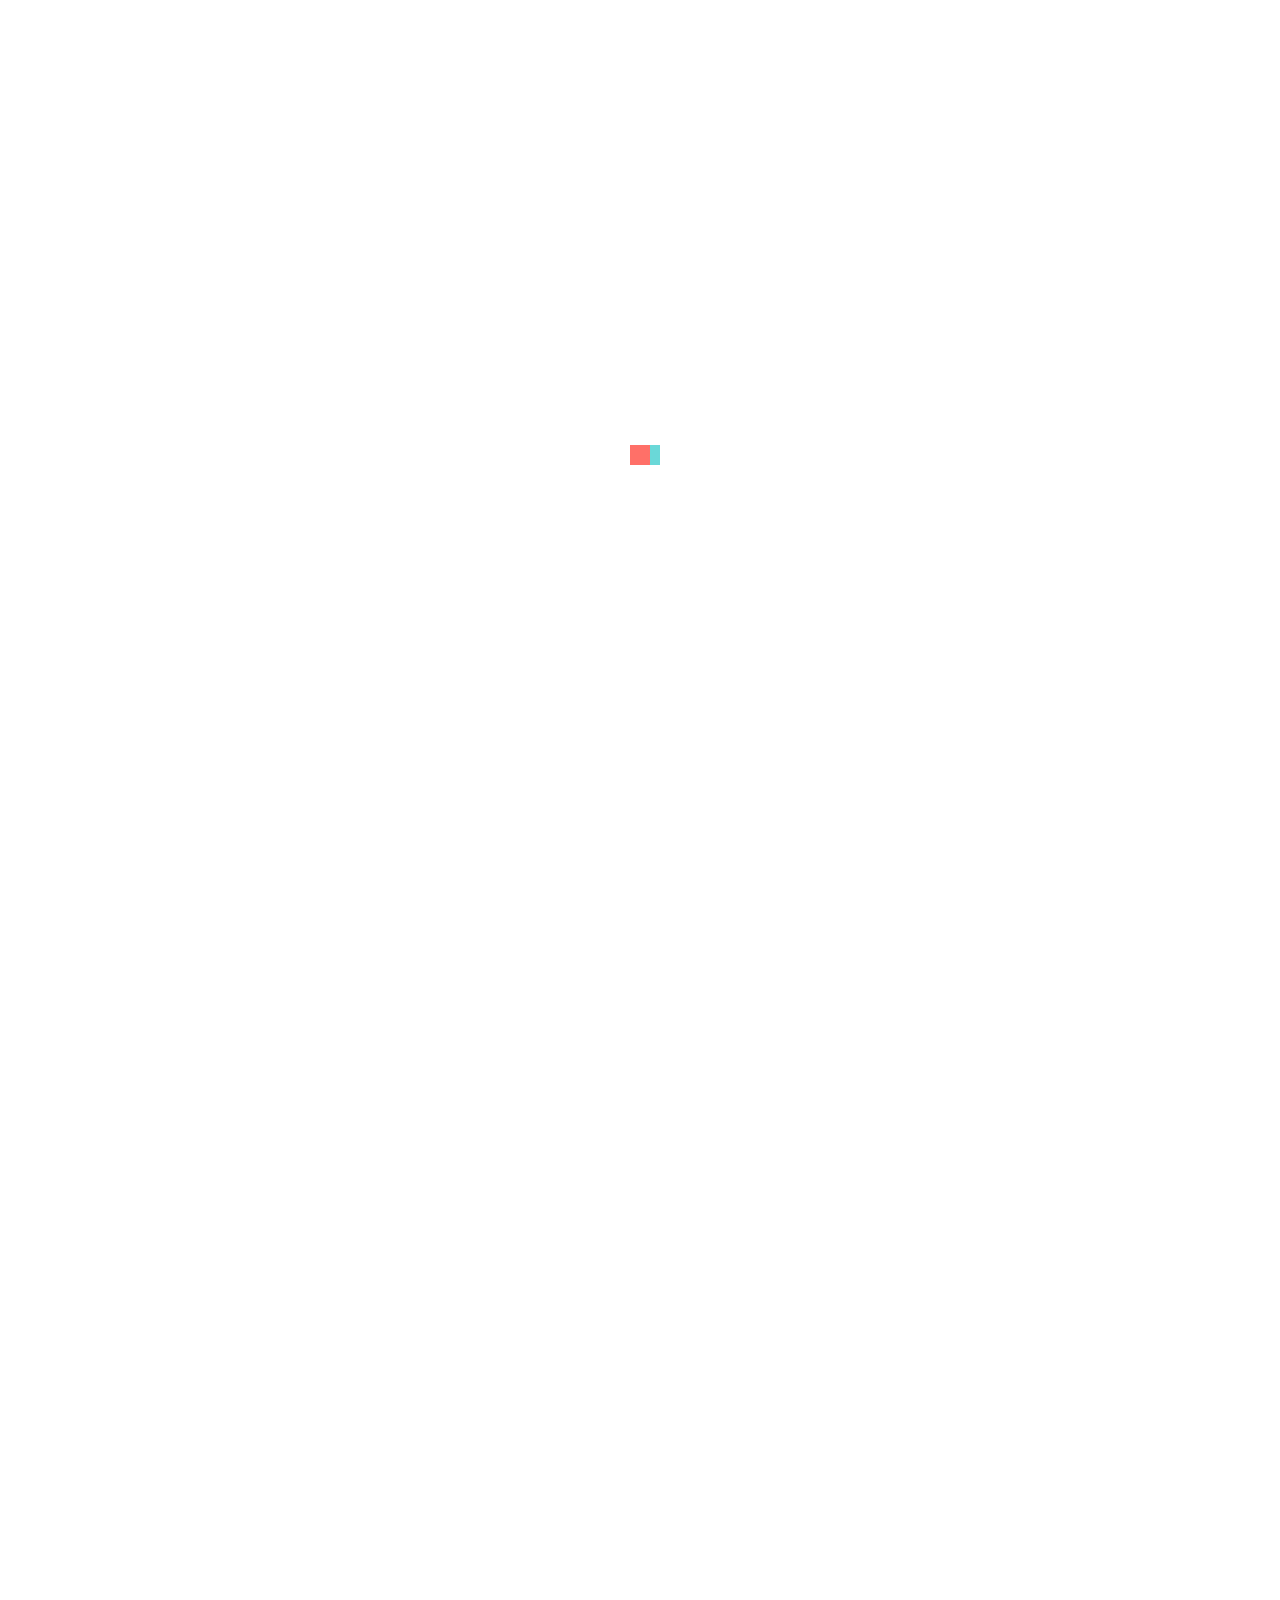
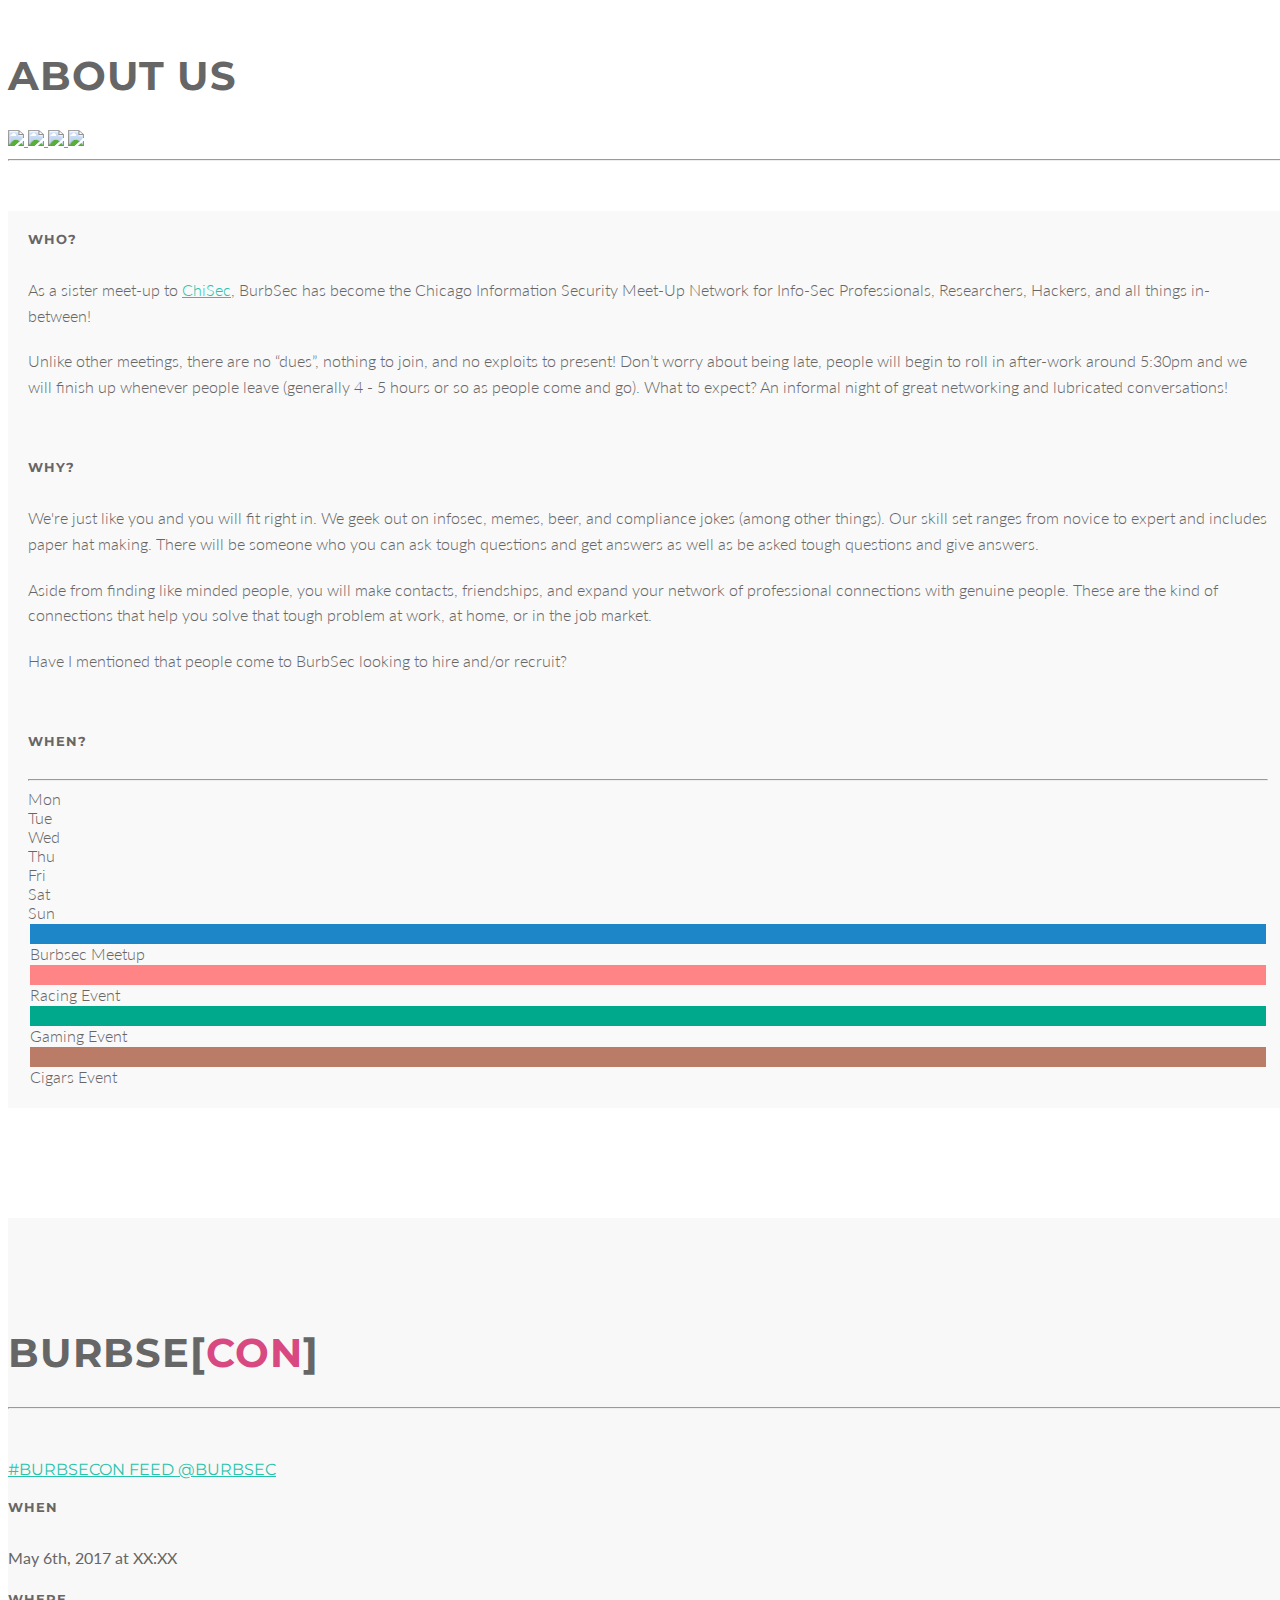
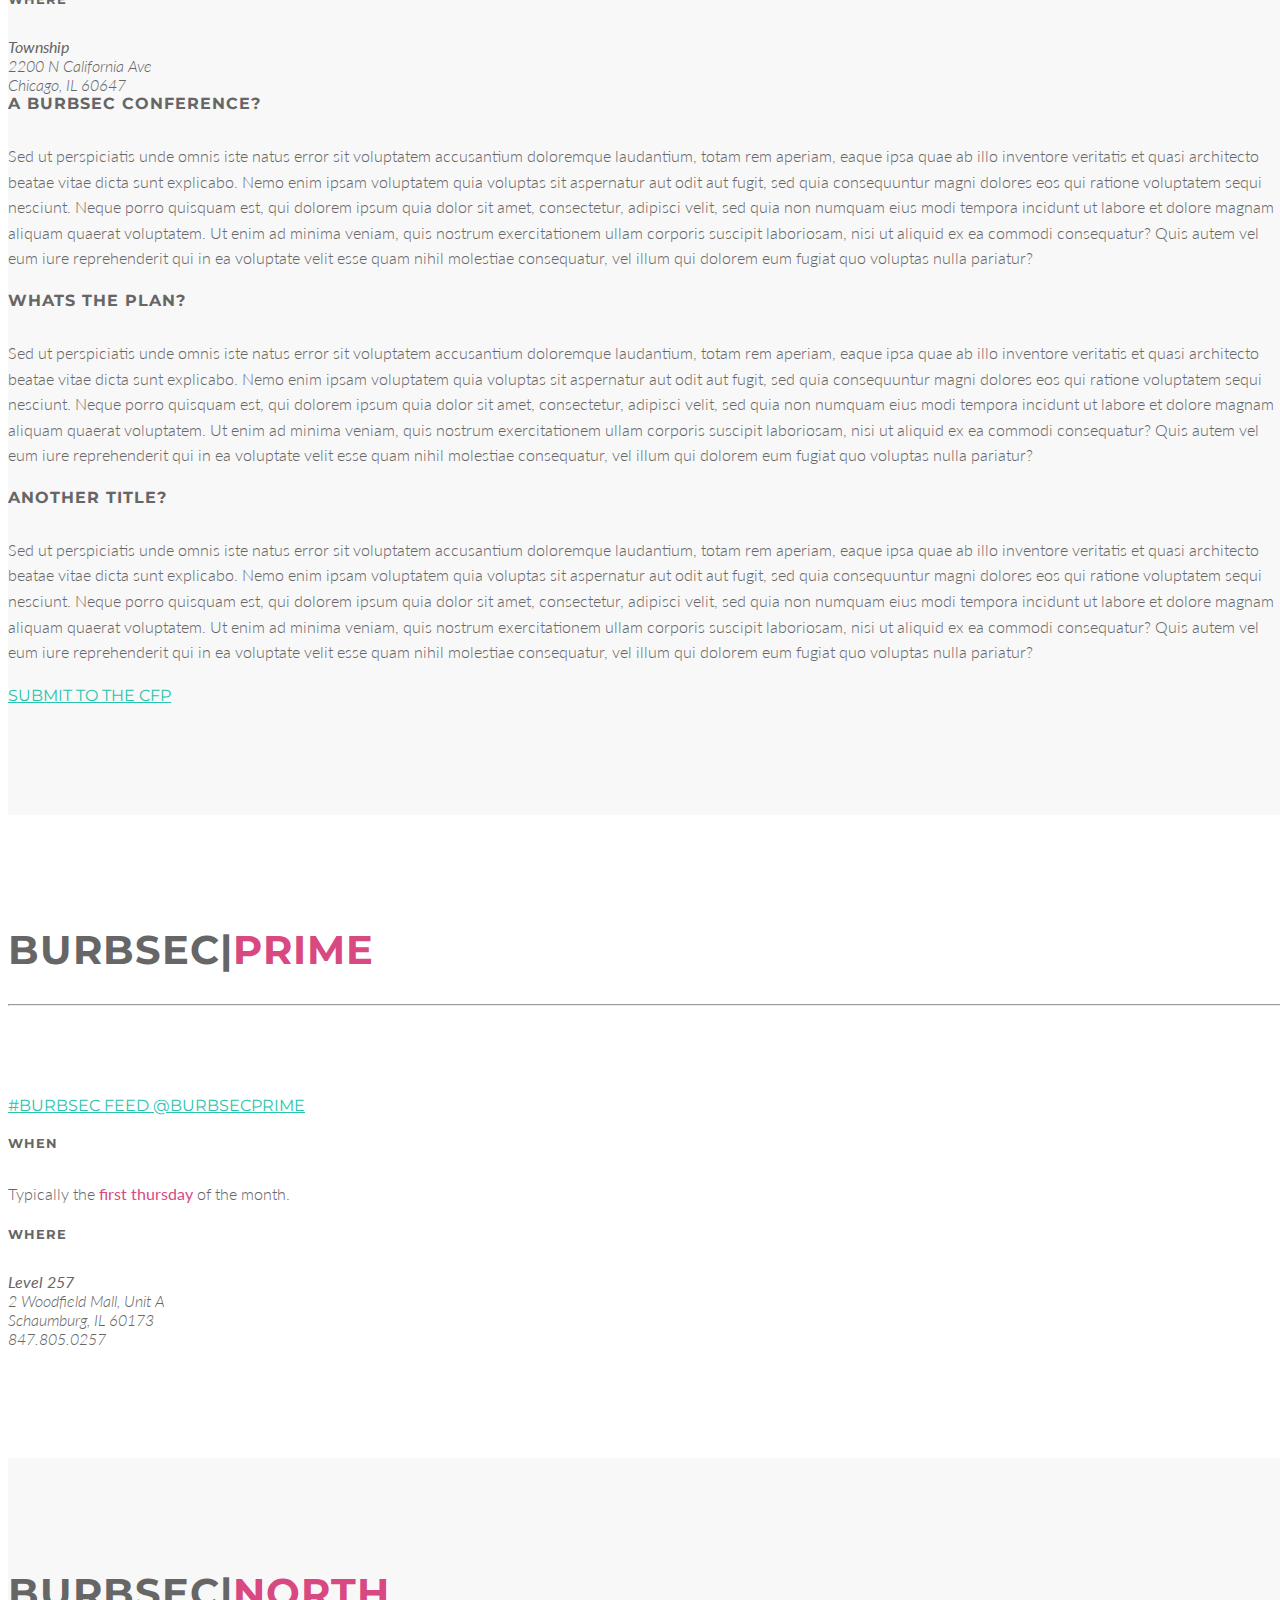
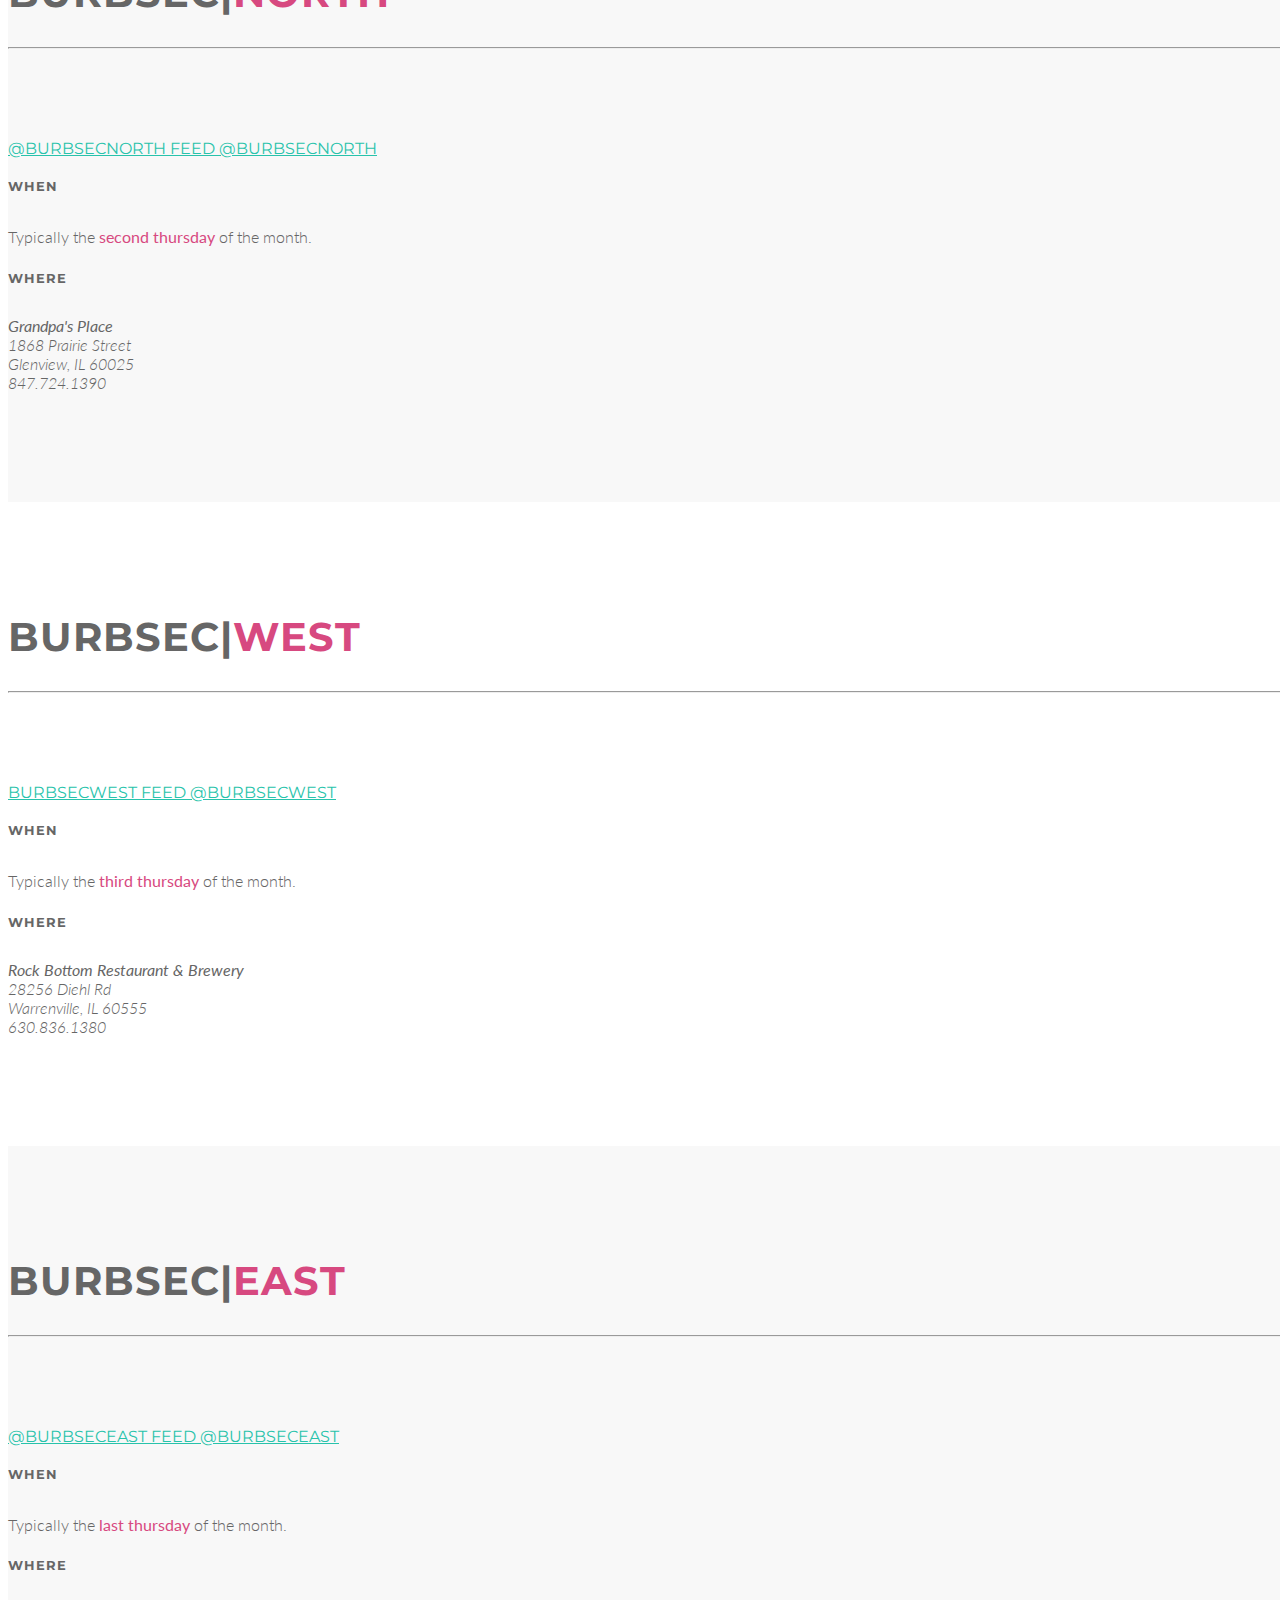
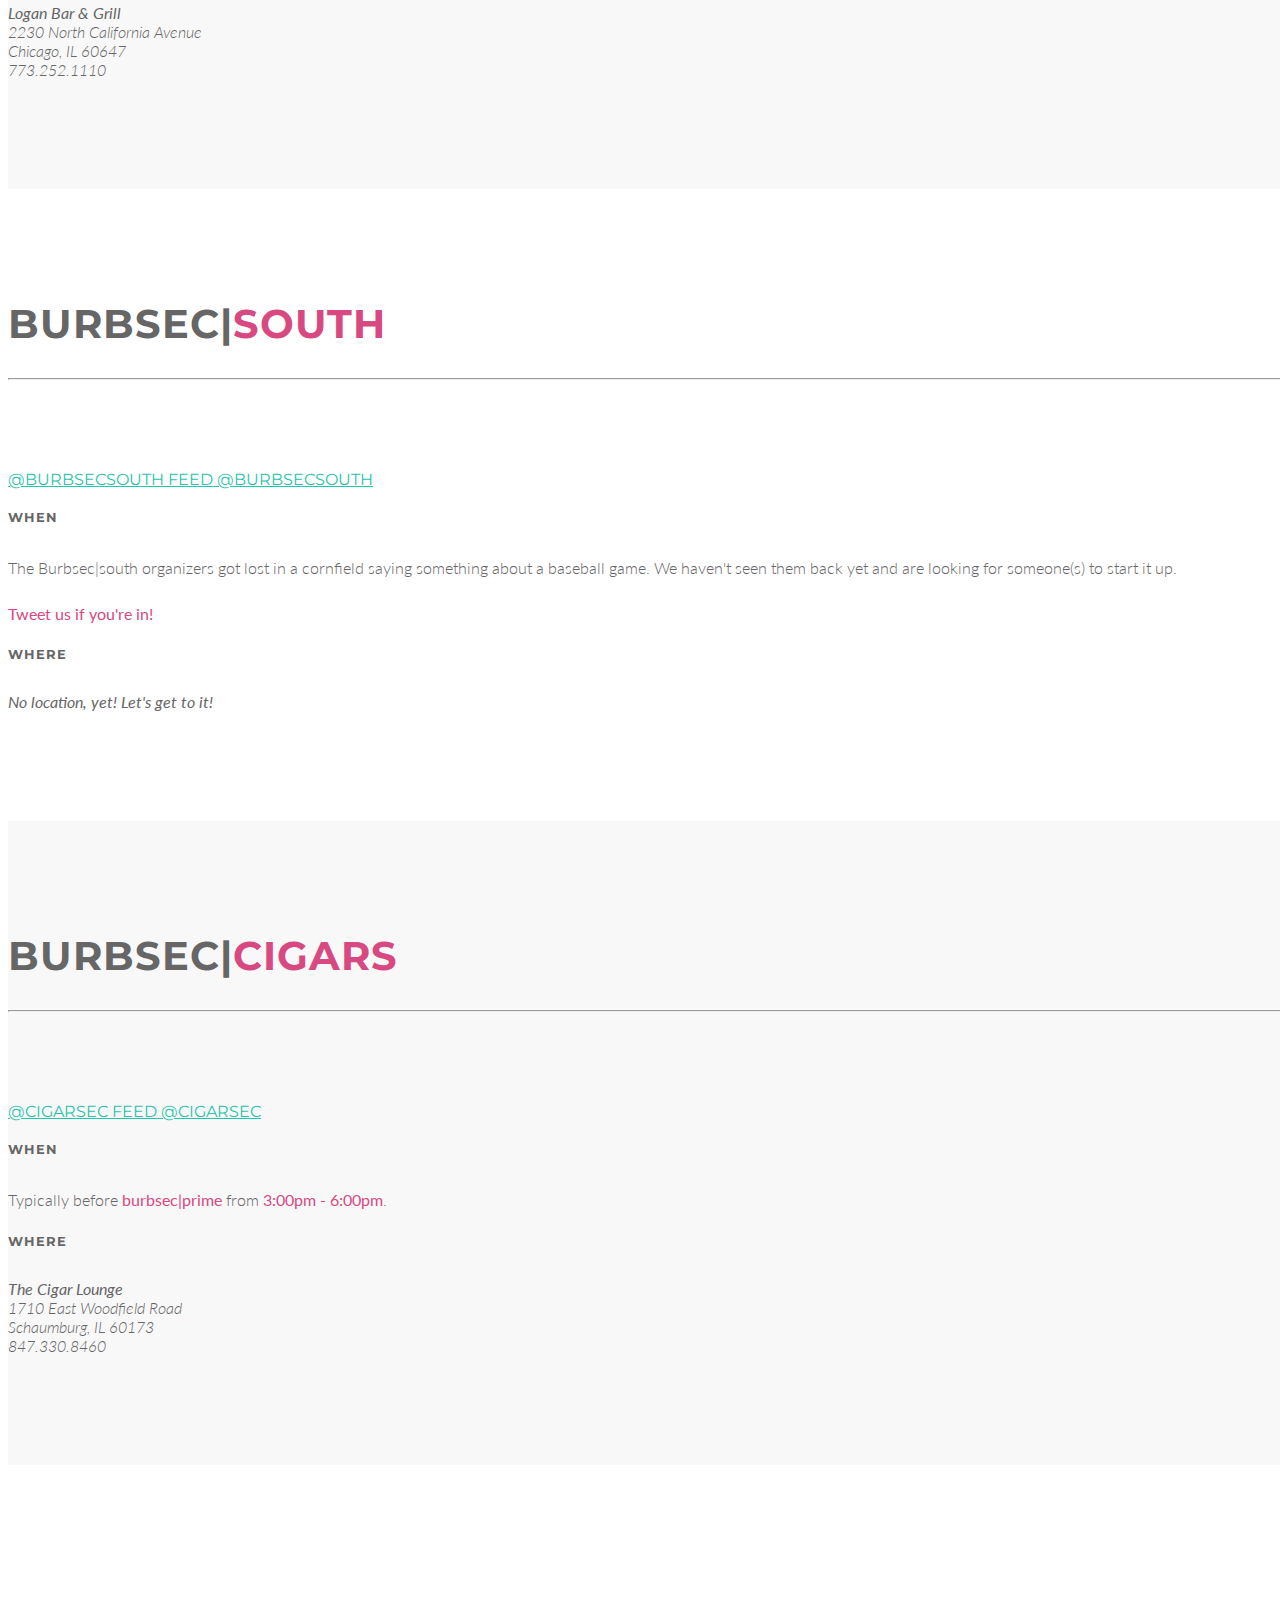
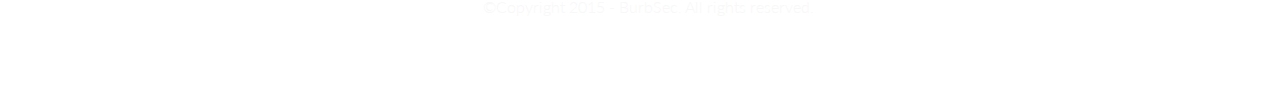
==== index.html @ cc773314 "Refixed the google link" ====
<!DOCTYPE html>
<html lang="en">

<head>
    <meta charset="utf-8">
    <meta name="viewport" content="width=device-width, initial-scale=1.0">
    <meta name="description" content="">
    <meta name="author" content="">

    <title>BurbSec|Network</title>

    <!-- Bootstrap Core CSS -->
    <link href="css/bootstrap.min.css" rel="stylesheet" type="text/css">

    <!-- Fonts -->
    <link href="font-awesome/css/font-awesome.min.css" rel="stylesheet" type="text/css">
    <link href="css/animate.css" rel="stylesheet" />
    <!-- Squad theme CSS -->
    <link href="css/style.css" rel="stylesheet">
    <link href="color/default.css" rel="stylesheet">
    <link href="css/responsive-calendar.css" rel="stylesheet" media="screen">
</head>

<body id="page-top" data-spy="scroll" data-target=".navbar-custom">
    <!-- Preloader -->
    <div id="preloader">
      <div id="load"></div>
    </div>

    <nav class="navbar navbar-custom navbar-fixed-top" role="navigation">
        <div class="container">
            <div class="navbar-header page-scroll">
                <button type="button" class="navbar-toggle" data-toggle="collapse" data-target=".navbar-main-collapse">
                    <i class="fa fa-bars"></i>
                </button>
                <a class="navbar-brand" href="index.html">
                    <h1>BURBSEC|<span class="logo-color-header">NETWORK</span></h1>
                </a>
            </div>

            <!-- Collect the nav links, forms, and other content for toggling -->
            <div class="collapse navbar-collapse navbar-right navbar-main-collapse">
                <ul class="nav navbar-nav">
                    <!-- <li class="active"><a href="#intro">Home</a></li> -->
                    <li><a href="#about">About</a></li>
                    <li><a href="#burbsecon">BurbseCon</a></li>
                    <li class="dropdown">
                        <a href="#" class="dropdown-toggle" data-toggle="dropdown">Meetings <b class="caret"></b></a>
                        <ul class="dropdown-menu">
                            <li><a href="#prime">Prime</a></li>
                            <li><a href="#north">North</a></li>
                            <li><a href="#west">West</a></li>
                            <li><a href="#east">East</a></li>
                            <li><a href="#south">South</a></li>
                        </ul>
                    </li>
                    <li class="dropdown">
                        <a href="#" class="dropdown-toggle" data-toggle="dropdown">SIGs <b class="caret"></b></a>
                        <ul class="dropdown-menu">
                            <li><a href="#cigars">Cigars</a></li>
                            <!--
                            <li><a href="#gaming">Gaming</a></li>
                            <li><a href="#racing">Racing</a></li>
                            -->
                        </ul>
                    </li>
                </ul>
            </div>
            <!-- /.navbar-collapse -->
        </div>
        <!-- /.container -->
    </nav>

    <!-- Section: intro -->
    <section id="intro" class="intro">
    
        <div class="slogan">
            <h2>WELCOME TO <span class="text_color">BURBSEC</span> </h2>
            <h4>CHICAGO'S INFORMATION SECURITY MEETUP NETWORK</h4>
        </div>
        <div class="page-scroll">
            <a href="#about" class="btn btn-circle">
                <i class="fa fa-angle-double-down animated"></i>
            </a>
        </div>
    </section>
    <!-- /Section: intro -->

    <!-- Section: about -->
    <section id="about" class="home-section text-center">
        <div class="heading-about">
            <div class="container">
            <div class="row">
                <div class="col-lg-8 col-lg-offset-2">
                    <div class="wow bounceInDown" data-wow-delay="0.4s">
                        <div class="section-heading">
                            <h2>About us</h2>
                            <div class="row center-block">
                                <a href="https://www.irccloud.com/invite?channel=%23burbsec&hostname=irc.freenode.net&port=6697&ssl=1" target="_blank">
                                    <img src="https://img.shields.io/badge/irc-%23burbsec-1e72ff.svg?style=flat"  height="20">
                                </a height="94">
                                <a href="https://slack.burbsec.com">
                                    <img src="https://img.shields.io/badge/slack-%23general-de0657.svg?style=flat" height="20">
                                </a>
                                <a href="https://twitter.com/burbsec">
                                    <img src="https://img.shields.io/badge/twitter-@burbsec-0295f4.svg?style=flat" height="20">
                                </a>
                                <a href="https://github.com/burbsec">
                                    <img src="https://img.shields.io/badge/github-burbsec-4fd17b.svg?style=flat" height="20">
                                </a>
                            </div>
                            <i class="fa fa-2x fa-angle-down"></i>
                        </div>
                    </div>
                </div>
            </div>
            </div>
        </div>
        <div class="container">
            <div class="row">
                <div class="col-lg-2 col-lg-offset-5">
                    <hr class="marginbot-50">
                </div>
            </div>
            <div class="row">
                <div class="col-sm-6 col-md-4">
                    <div class="wow bounceInUp" data-wow-delay="0.2s">
                        <div class="boxed-grey">
                            <div class="inner">
                                <h5>Who?</h5>
                                <p>
                                    As a sister meet-up to <a href="http://sockpuppet.org/chisec/">ChiSec</a>, 
                                    BurbSec has become the Chicago Information Security Meet-Up Network for 
                                    Info-Sec Professionals, Researchers, Hackers, and all things in-between!
                                </p>
                                <p>
                                    Unlike other meetings, there are no “dues”, nothing to join, and no exploits 
                                    to present! Don’t worry about being late, people will begin to roll in after-work 
                                    around 5:30pm and we will finish up whenever people leave (generally 4 - 5 hours 
                                    or so as people come and go).  What to expect? An informal night of great 
                                    networking and lubricated conversations!
                                </p>
                            </div>
                        </div>
                    </div>
                </div>
                <div class="col-sm-6 col-md-4">
                    <div class="wow bounceInUp" data-wow-delay="0.5s">
                        <div class="boxed-grey">
                            <div class="inner">
                                <h5>Why?</h5>
                                <p>
                                    We're just like you and you will fit right in. We geek out on infosec, memes, 
                                    beer, and compliance jokes (among other things). Our skill set ranges from 
                                    novice to expert and includes paper hat making. There will be someone who 
                                    you can ask tough questions and get answers as well as be asked tough questions 
                                    and give answers.
                                </p>
                                <p>
                                    Aside from finding like minded people, you will make contacts, friendships, 
                                    and expand your network of professional connections with genuine people. 
                                    These are the kind of connections that help you solve that tough problem at 
                                    work, at home, or in the job market.
                                </p>
                                <p>
                                    Have I mentioned that people come to BurbSec looking to hire and/or recruit?
                                </p>
                            </div>
                        </div>
                    </div>
                </div>
                <div class="col-sm-12 col-md-4">
                    <div class="wow bounceInUp" data-wow-delay="0.8s">
                    <div class="boxed-grey">
                        <div class="inner">
                            <h5>When?</h5>
                            <!-- Responsive calendar - START -->
                            <div class="responsive-calendar" id="events-calendar">
                                <div class="controls">
                                    <a class="pull-left" data-go="prev">
                                        <div class="btn"><i class="glyphicon glyphicon-chevron-left"></i></div>
                                    </a>
                                    <h4><span data-head-year></span> <span data-head-month></span></h4>
                                    <a class="pull-right" data-go="next">
                                        <div class="btn"><i class="glyphicon glyphicon-chevron-right"></i></div>
                                    </a>
                                </div><hr/>
                                <div class="day-headers">
                                <div class="day header">Mon</div>
                                <div class="day header">Tue</div>
                                <div class="day header">Wed</div>
                                <div class="day header">Thu</div>
                                <div class="day header">Fri</div>
                                <div class="day header">Sat</div>
                                <div class="day header">Sun</div>
                                </div>
                                <div class="days" data-group="days">
                                <!-- the place where days will be generated -->
                                </div>
                            </div>
                            <!-- Responsive calendar - END -->
                            <div class="row cal-legend">
                                <div class="row">
                                    <div class="col-lg-2 col-md-2 col-sm-2 col-xs-2 cal-active pull-left"></div>
                                    <div class="col-lg-10 col-md-10 col-sm-10 col-xs-10 pull-left">Burbsec Meetup</div>
                                </div>
                                <div class="row">
                                    <div class="col-lg-2 col-md-2 col-sm-2 col-xs-2 cal-racing pull-left"></div>
                                    <div class="col-lg-10 col-md-10 col-sm-10 col-xs-10 pull-left">Racing Event</div>
                                </div>
                                <div class="row">
                                    <div class="col-lg-2 col-md-2 col-sm-2 col-xs-2 cal-gaming pull-left"></div>
                                    <div class="col-lg-10 col-md-10 col-sm-10 col-xs-10 pull-left">Gaming Event</div>
                                </div>
                                <div class="row">
                                    <div class="col-lg-2 col-md-2 col-sm-2 col-xs-2 cal-cigars pull-left"></div>
                                    <div class="col-lg-10 col-md-10 col-sm-10 col-xs-10 pull-left">Cigars Event</div>
                                </div>
                            </div>
                        </div>
                    </div>
                    </div>
                </div>
            </div>      
        </div>
    </section>
    <!-- /Section: about -->
    
    <!-- Section: burbsecon -->
    <section id="burbsecon" class="home-section text-center bg-gray">
        
        <div class="heading-about">
            <div class="container">
                <div class="row">
                    <div class="col-lg-8 col-lg-offset-2">
                        <div class="wow bounceInDown" data-wow-delay="0.4s">
                            <div class="section-heading">
                            <h2>burbse[<span class="logo-color">con</span>]</h2>
                            <i class="fa fa-2x fa-angle-down"></i>

                            </div>
                        </div>
                    </div>
                </div>
            </div>
        </div>
        <div class="container">
            <div class="row">
                <div class="col-lg-2 col-lg-offset-5">
                    <hr class="marginbot-50">
                </div>
            </div>
            <div class="row">
                <div class="col-sm-4 col-md-4">
                    <div class="wow fadeInLeft" data-wow-delay="0.2s">
                        <div class="service-box">
                            <div class="service-icon">
                                <i class="fa fa-users" aria-hidden="true"></i>
                            </div>
                            <div class="service-desc">
                                <div class="col-centered">
                                    <a class="btn btn-skin social-twitter btn-social" href="https://twitter.com/search?q=%23burbsec" target="_blank">
                                        <i class="fa fa-twitter"></i> #burbsecon feed
                                    </a>
                                    <a class="btn btn-skin social-twitter btn-social" href="https://twitter.com/burbsec" target="_blank">
                                        <i class="fa fa-twitter"></i> @burbsec
                                    </a>                           
                                </div>
                            </div>
                        </div>
                    </div>
                </div>
                <div class="col-sm-4 col-md-4">
                    <div class="wow fadeInUp" data-wow-delay="0.2s">
                        <div class="service-box">
                            <div class="service-icon">
                                <i class="fa fa-calendar" aria-hidden="true"></i>
                            </div>
                            <div class="service-desc">
                                <h5>When</h5>
                                <p><strong>May 6th, 2017 at XX:XX</strong></p>
                            </div>
                        </div>
                    </div>
                </div>
                <div class="col-sm-4 col-md-4">
                    <div class="wow fadeInUp" data-wow-delay="0.2s">
                        <div class="service-box">
                            <div class="service-icon">
                                <a href="https://goo.gl/maps/Mqc7dzU1vtH2" target="_blank">
                                    <i class="fa fa-map-marker" aria-hidden="true"></i>
                                </a>
                            </div>
                            <div class="service-desc">
                                <h5>Where</h5>
                                    <address>
                                        <span class="lead"><strong>Township</strong></span><br />
                                        2200 N California Ave<br />
                                        Chicago, IL 60647
                                    </address>
                            </div>
                        </div>
                    </div>
                </div>
            </div>
            <div class="row">
                <div class="col-sm-4 col-md-4">
                    <div class="wow fadeInLeft" data-wow-delay="0.2s">
                        <div class="service-box">
                            <div class="service-icon">
                                <h4>A BurbSec Conference?</h4>
                            </div>
                            <div class="service-desc">
                                <p>Sed ut perspiciatis unde omnis iste natus error sit voluptatem accusantium doloremque laudantium, totam rem aperiam, eaque ipsa quae ab illo inventore veritatis et quasi architecto beatae vitae dicta sunt explicabo. Nemo enim ipsam voluptatem quia voluptas sit aspernatur aut odit aut fugit, sed quia consequuntur magni dolores eos qui ratione voluptatem sequi nesciunt. Neque porro quisquam est, qui dolorem ipsum quia dolor sit amet, consectetur, adipisci velit, sed quia non numquam eius modi tempora incidunt ut labore et dolore magnam aliquam quaerat voluptatem. Ut enim ad minima veniam, quis nostrum exercitationem ullam corporis suscipit laboriosam, nisi ut aliquid ex ea commodi consequatur? Quis autem vel eum iure reprehenderit qui in ea voluptate velit esse quam nihil molestiae consequatur, vel illum qui dolorem eum fugiat quo voluptas nulla pariatur?
                                </p>
                            </div>
                        </div>
                    </div>
                </div>
                <div class="col-sm-4 col-md-4">
                    <div class="wow fadeInLeft" data-wow-delay="0.2s">
                        <div class="service-box">
                            <div class="service-icon">
                                <h4>Whats the Plan?</h4>
                            </div>
                            <div class="service-desc">
                                <p>Sed ut perspiciatis unde omnis iste natus error sit voluptatem accusantium doloremque laudantium, totam rem aperiam, eaque ipsa quae ab illo inventore veritatis et quasi architecto beatae vitae dicta sunt explicabo. Nemo enim ipsam voluptatem quia voluptas sit aspernatur aut odit aut fugit, sed quia consequuntur magni dolores eos qui ratione voluptatem sequi nesciunt. Neque porro quisquam est, qui dolorem ipsum quia dolor sit amet, consectetur, adipisci velit, sed quia non numquam eius modi tempora incidunt ut labore et dolore magnam aliquam quaerat voluptatem. Ut enim ad minima veniam, quis nostrum exercitationem ullam corporis suscipit laboriosam, nisi ut aliquid ex ea commodi consequatur? Quis autem vel eum iure reprehenderit qui in ea voluptate velit esse quam nihil molestiae consequatur, vel illum qui dolorem eum fugiat quo voluptas nulla pariatur?
                                </p>
                            </div>
                        </div>
                    </div>
                </div>
                <div class="col-sm-4 col-md-4">
                    <div class="wow fadeInLeft" data-wow-delay="0.2s">
                        <div class="service-box">
                            <div class="service-icon">
                                <h4>Another Title?</h4>
                            </div>
                            <div class="service-desc">
                                <p>Sed ut perspiciatis unde omnis iste natus error sit voluptatem accusantium doloremque laudantium, totam rem aperiam, eaque ipsa quae ab illo inventore veritatis et quasi architecto beatae vitae dicta sunt explicabo. Nemo enim ipsam voluptatem quia voluptas sit aspernatur aut odit aut fugit, sed quia consequuntur magni dolores eos qui ratione voluptatem sequi nesciunt. Neque porro quisquam est, qui dolorem ipsum quia dolor sit amet, consectetur, adipisci velit, sed quia non numquam eius modi tempora incidunt ut labore et dolore magnam aliquam quaerat voluptatem. Ut enim ad minima veniam, quis nostrum exercitationem ullam corporis suscipit laboriosam, nisi ut aliquid ex ea commodi consequatur? Quis autem vel eum iure reprehenderit qui in ea voluptate velit esse quam nihil molestiae consequatur, vel illum qui dolorem eum fugiat quo voluptas nulla pariatur?
                                </p>
                                <a class="btn btn-skin" href="#" target="_blank">
                                    <i class="fa fa-pencil" aria-hidden="true"></i> Submit to the CFP
                                </a>
                            </div>
                        </div>
                    </div>
                </div>
            </div>
        </div>
    </section>
    <!-- /Section: burbsecon -->

    <!-- Section: prime -->
    <section id="prime" class="home-section text-center">
        
        <div class="heading-about">
            <div class="container">
                <div class="row">
                    <div class="col-lg-8 col-lg-offset-2">
                        <div class="wow bounceInDown" data-wow-delay="0.4s">
                            <div class="section-heading">
                            <h2>burbsec|<span class="logo-color">prime</span></h2>
                            <i class="fa fa-2x fa-angle-down"></i>

                            </div>
                        </div>
                    </div>
                </div>
            </div>
        </div>
        <div class="container">
            <div class="row">
                <div class="col-lg-2 col-lg-offset-5">
                    <hr class="marginbot-50">
                </div>
            </div>
            <div class="row">
                <div class="col-sm-4 col-md-4">
                    <div class="wow fadeInLeft" data-wow-delay="0.2s">
                        <div class="service-box">
                            <div class="service-icon">
                                <img src="img/icons/shield-prime.png" alt="" />
                            </div>
                            <div class="service-desc">
                                <div class="col-centered">
                                    <a class="btn btn-skin social-twitter btn-social" href="https://twitter.com/search?q=%23burbsec" target="_blank">
                                        <i class="fa fa-twitter"></i> #burbsec feed
                                    </a>
                                    <a class="btn btn-skin social-twitter btn-social" href="https://twitter.com/burbsecprime" target="_blank">
                                        <i class="fa fa-twitter"></i> @burbsecprime
                                    </a>                           
                                </div>
                            </div>
                        </div>
                    </div>
                </div>
                <div class="col-sm-4 col-md-4">
                    <div class="wow fadeInUp" data-wow-delay="0.2s">
                        <div class="service-box">
                            <div class="service-icon">
                                <i class="fa fa-calendar" aria-hidden="true"></i>
                            </div>
                            <div class="service-desc">
                                <h5>When</h5>
                                <p>Typically the <span class="logo-color"><strong>first thursday</strong></span> of the month.</p>
                            </div>
                        </div>
                    </div>
                </div>
                <div class="col-sm-4 col-md-4">
                    <div class="wow fadeInUp" data-wow-delay="0.2s">
                        <div class="service-box">
                            <div class="service-icon">
                                <a href="https://goo.gl/maps/rMDCX" target="_blank">
                                    <i class="fa fa-map-marker" aria-hidden="true"></i>
                                </a>
                            </div>
                            <div class="service-desc">
                                <h5>Where</h5>
                                    <address>
                                        <span class="lead"><strong>Level 257</strong></span><br />
                                        2 Woodfield Mall, Unit A<br />
                                        Schaumburg, IL 60173<br />
                                        847.805.0257
                                    </address>
                            </div>
                        </div>
                    </div>
                </div>
            </div>      
        </div>
    </section>
    <!-- /Section: prime -->

    <!-- Section: north -->
    <section id="north" class="home-section text-center bg-gray">
        
        <div class="heading-about">
            <div class="container">
                <div class="row">
                    <div class="col-lg-8 col-lg-offset-2">
                        <div class="wow bounceInDown" data-wow-delay="0.4s">
                            <div class="section-heading">
                            <h2>burbsec|<span class="logo-color">north</span></h2>
                            <i class="fa fa-2x fa-angle-down"></i>

                            </div>
                        </div>
                    </div>
                </div>
            </div>
        </div>
        <div class="container">
            <div class="row">
                <div class="col-lg-2 col-lg-offset-5">
                    <hr class="marginbot-50">
                </div>
            </div>
            <div class="row">
                <div class="col-sm-4 col-md-4">
                    <div class="wow fadeInLeft" data-wow-delay="0.2s">
                        <div class="service-box">
                            <div class="service-icon">
                                <img src="img/icons/shield-north.png" alt="" />
                            </div>
                            <div class="service-desc">
                                <div class="col-centered">
                                    <a class="btn btn-skin social-twitter btn-social" href="https://twitter.com/search?q=@burbsecnorth" target="_blank">
                                        <i class="fa fa-twitter"></i> @burbsecnorth feed
                                    </a>
                                    <a class="btn btn-skin social-twitter btn-social" href="https://twitter.com/burbsecnorth" target="_blank">
                                        <i class="fa fa-twitter"></i> @burbsecnorth
                                    </a>                           
                                </div>
                            </div>
                        </div>
                    </div>
                </div>
                <div class="col-sm-4 col-md-4">
                    <div class="wow fadeInUp" data-wow-delay="0.2s">
                        <div class="service-box">
                            <div class="service-icon">
                                <i class="fa fa-calendar" aria-hidden="true"></i>
                            </div>
                            <div class="service-desc">
                                <h5>When</h5>
                                <p>Typically the <span class="logo-color"><strong>second thursday</strong></span> of the month.</p>
                            </div>
                        </div>
                    </div>
                </div>
                <div class="col-sm-4 col-md-4">
                    <div class="wow fadeInUp" data-wow-delay="0.2s">
                        <div class="service-box">
                            <div class="service-icon">
                                <a href="https://goo.gl/maps/x05xp" target="_blank">
                                    <i class="fa fa-map-marker" aria-hidden="true"></i>
                                </a>
                            </div>
                            <div class="service-desc">
                                <h5>Where</h5>
                                    <address>
                                        <span class="lead"><strong>Grandpa's Place</strong></span><br />
                                        1868 Prairie Street<br />
                                        Glenview, IL 60025<br />
                                        847.724.1390
                                    </address>
                            </div>
                        </div>
                    </div>
                </div>
            </div>      
        </div>
    </section>
    <!-- /Section: north -->

    <!-- Section: west -->
    <section id="west" class="home-section text-center">
        
        <div class="heading-about">
            <div class="container">
            <div class="row">
                <div class="col-lg-8 col-lg-offset-2">
                    <div class="wow bounceInDown" data-wow-delay="0.4s">
                    <div class="section-heading">
                    <h2>burbsec|<span class="logo-color">west</span></h2>
                    <i class="fa fa-2x fa-angle-down"></i>

                    </div>
                    </div>
                </div>
            </div>
            </div>
        </div>
        <div class="container">
        <div class="row">
            <div class="col-lg-2 col-lg-offset-5">
                <hr class="marginbot-50">
            </div>
        </div>
        <div class="row">
            <div class="col-sm-4 col-md-4">
                <div class="wow fadeInLeft" data-wow-delay="0.2s">
                <div class="service-box">
                    <div class="service-icon">
                        <img src="img/icons/shield-west.png" alt="" />
                    </div>
                    <div class="service-desc">
                        <div class="col-centered">
                            <a class="btn btn-skin social-twitter btn-social" href="https://twitter.com/search?q=burbsecwest" target="_blank">
                                <i class="fa fa-twitter"></i> burbsecwest feed
                            </a>
                            <a class="btn btn-skin social-twitter btn-social" href="https://twitter.com/burbsecwest" target="_blank">
                                <i class="fa fa-twitter"></i> @burbsecwest
                            </a>                           
                        </div>
                    </div>
                </div>
                </div>
            </div>
            <div class="col-sm-4 col-md-4">
                <div class="wow fadeInUp" data-wow-delay="0.2s">
                <div class="service-box">
                    <div class="service-icon">
                        <i class="fa fa-calendar" aria-hidden="true"></i>
                    </div>
                    <div class="service-desc">
                        <h5>When</h5>
                        <p>Typically the <span class="logo-color"><strong>third thursday</strong></span> of the month.</p>
                    </div>
                </div>
                </div>
            </div>
            <div class="col-sm-4 col-md-4">
                <div class="wow fadeInUp" data-wow-delay="0.2s">
                <div class="service-box">
                    <div class="service-icon">
                        <a href="https://goo.gl/maps/IRphL" target="_blank">
                            <i class="fa fa-map-marker" aria-hidden="true"></i>
                        </a>
                    </div>
                    <div class="service-desc">
                        <h5>Where</h5>
                            <address>
                                <span class="lead"><strong>Rock Bottom Restaurant & Brewery</strong></span><br />
                                28256 Diehl Rd <br />
                                Warrenville, IL 60555<br />
                                630.836.1380
                            </address>
                    </div>
                </div>
                </div>
            </div>
        </div>      
        </div>
    </section>
    <!-- /Section: west -->
    
    <!-- Section: east -->
    <section id="east" class="home-section text-center bg-gray">
        
        <div class="heading-about">
            <div class="container">
            <div class="row">
                <div class="col-lg-8 col-lg-offset-2">
                    <div class="wow bounceInDown" data-wow-delay="0.4s">
                    <div class="section-heading">
                    <h2>burbsec|<span class="logo-color">east</span></h2>
                    <i class="fa fa-2x fa-angle-down"></i>

                    </div>
                    </div>
                </div>
            </div>
            </div>
        </div>
        <div class="container">
        <div class="row">
            <div class="col-lg-2 col-lg-offset-5">
                <hr class="marginbot-50">
            </div>
        </div>
        <div class="row">
            <div class="col-sm-4 col-md-4">
                <div class="wow fadeInLeft" data-wow-delay="0.2s">
                <div class="service-box">
                    <div class="service-icon">
                        <img src="img/icons/shield-east.png" alt="" />
                    </div>
                    <div class="service-desc">
                        <div class="col-centered">
                            <a class="btn btn-skin social-twitter btn-social" href="https://twitter.com/search?q=@burbseceast" target="_blank">
                                <i class="fa fa-twitter"></i> @burbseceast feed
                            </a>
                            <a class="btn btn-skin social-twitter btn-social" href="https://twitter.com/burbseceast" target="_blank">
                                <i class="fa fa-twitter"></i> @burbseceast
                            </a>                           
                        </div>
                    </div>
                </div>
                </div>
            </div>
            <div class="col-sm-4 col-md-4">
                <div class="wow fadeInUp" data-wow-delay="0.2s">
                <div class="service-box">
                    <div class="service-icon">
                        <i class="fa fa-calendar" aria-hidden="true"></i>
                    </div>
                    <div class="service-desc">
                        <h5>When</h5>
                        <p>Typically the <span class="logo-color"><strong>last thursday</strong></span> of the month.</p>
                    </div>
                </div>
                </div>
            </div>
            <div class="col-sm-4 col-md-4">
                <div class="wow fadeInUp" data-wow-delay="0.2s">
                <div class="service-box">
                    <div class="service-icon">
                        <a href="https://goo.gl/maps/p15gB" target="_blank">
                            <i class="fa fa-map-marker" aria-hidden="true"></i>
                        </a>
                    </div>
                    <div class="service-desc">
                        <h5>Where</h5>
                            <address>
                                <span class="lead"><strong>Logan Bar & Grill</strong></span><br />
                                2230 North California Avenue<br />
                                Chicago, IL 60647<br />
                                773.252.1110
                            </address>
                    </div>
                </div>
                </div>
            </div>
        </div>      
        </div>
    </section>
    <!-- /Section: east -->

    <!-- Section: south -->
    <section id="south" class="home-section text-center">
        
        <div class="heading-about">
            <div class="container">
            <div class="row">
                <div class="col-lg-8 col-lg-offset-2">
                    <div class="wow bounceInDown" data-wow-delay="0.4s">
                    <div class="section-heading">
                    <h2>burbsec|<span class="logo-color">south</span></h2>
                    <i class="fa fa-2x fa-angle-down"></i>

                    </div>
                    </div>
                </div>
            </div>
            </div>
        </div>
        <div class="container">
        <div class="row">
            <div class="col-lg-2 col-lg-offset-5">
                <hr class="marginbot-50">
            </div>
        </div>
        <div class="row">
            <div class="col-sm-4 col-md-4">
                <div class="wow fadeInLeft" data-wow-delay="0.2s">
                <div class="service-box">
                    <div class="service-icon">
                        <img src="img/icons/shield-south.png" alt="" />
                    </div>
                    <div class="service-desc">
                        <div class="col-centered">
                            <a class="btn btn-skin social-twitter btn-social" href="https://twitter.com/search?q=@burbsecsouth" target="_blank">
                                <i class="fa fa-twitter"></i> @burbsecsouth feed
                            </a>
                            <a class="btn btn-skin social-twitter btn-social" href="https://twitter.com/burbsecsouth" target="_blank">
                                <i class="fa fa-twitter"></i> @burbsecsouth
                            </a>                           
                        </div>
                    </div>
                </div>
                </div>
            </div>
            <div class="col-sm-4 col-md-4">
                <div class="wow fadeInUp" data-wow-delay="0.2s">
                <div class="service-box">
                    <div class="service-icon">
                        <i class="fa fa-calendar" aria-hidden="true"></i>
                    </div>
                    <div class="service-desc">
                        <h5>When</h5>
                        <p>The Burbsec|south organizers got lost in a cornfield saying something
                           about a baseball game.  We haven't seen them back yet and are looking
                           for someone(s) to start it up.
                        </p>
                        <p>
                            <span class="logo-color"><strong>Tweet us if you're in!</strong></span>
                        </p>
                    </div>
                </div>
                </div>
            </div>
            <div class="col-sm-4 col-md-4">
                <div class="wow fadeInUp" data-wow-delay="0.2s">
                <div class="service-box">
                    <div class="service-icon">
                        <a href="#" target="_blank">
                            <i class="fa fa-map-marker" aria-hidden="true"></i>
                        </a>
                    </div>
                    <div class="service-desc">
                        <h5>Where</h5>
                            <address>
                                <span class="lead"><strong>No location, yet! Let's get to it!</strong></span><br />
                            </address>
                    </div>
                </div>
                </div>
            </div>
        </div>      
        </div>
    </section>
    <!-- /Section: south -->
    
    <!-- Section: cigars -->
    <section id="cigars" class="home-section text-center bg-gray">
        
        <div class="heading-about">
            <div class="container">
            <div class="row">
                <div class="col-lg-8 col-lg-offset-2">
                    <div class="wow bounceInDown" data-wow-delay="0.4s">
                    <div class="section-heading">
                    <h2>burbsec|<span class="logo-color">cigars</span></h2>
                    <i class="fa fa-2x fa-angle-down"></i>

                    </div>
                    </div>
                </div>
            </div>
            </div>
        </div>
        <div class="container">
        <div class="row">
            <div class="col-lg-2 col-lg-offset-5">
                <hr class="marginbot-50">
            </div>
        </div>
        <div class="row">
            <div class="col-sm-4 col-md-4">
                <div class="wow fadeInLeft" data-wow-delay="0.2s">
                <div class="service-box">
                    <div class="service-icon">
                        <img src="img/icons/cigar.png" alt="" />
                    </div>
                    <div class="service-desc">
                        <div class="col-centered">
                            <a class="btn btn-skin social-twitter btn-social" href="https://twitter.com/search?q=@cigarsec" target="_blank">
                                <i class="fa fa-twitter"></i> @cigarsec feed
                            </a>
                            <a class="btn btn-skin social-twitter btn-social" href="https://twitter.com/cigarsec" target="_blank">
                                <i class="fa fa-twitter"></i> @cigarsec
                            </a>                           
                        </div>
                    </div>
                </div>
                </div>
            </div>
            <div class="col-sm-4 col-md-4">
                <div class="wow fadeInUp" data-wow-delay="0.2s">
                <div class="service-box">
                    <div class="service-icon">
                        <i class="fa fa-calendar" aria-hidden="true"></i>
                    </div>
                    <div class="service-desc">
                        <h5>When</h5>
                        <p>Typically before <span class="logo-color"><strong>burbsec|prime</strong></span>
                           from <span class="logo-color"><strong>3:00pm - 6:00pm</strong></span>.</p>
                    </div>
                </div>
                </div>
            </div>
            <div class="col-sm-4 col-md-4">
                <div class="wow fadeInUp" data-wow-delay="0.2s">
                <div class="service-box">
                    <div class="service-icon">
                        <a href="https://goo.gl/maps/attnP" target="_blank">
                            <i class="fa fa-map-marker" aria-hidden="true"></i>
                        </a>
                    </div>
                    <div class="service-desc">
                        <h5>Where</h5>
                            <address>
                                <span class="lead"><strong>The Cigar Lounge</strong></span><br />
                                1710 East Woodfield Road<br />
                                Schaumburg, IL 60173<br />
                                847.330.8460
                            </address>
                    </div>
                </div>
                </div>
            </div>
        </div>      
        </div>
    </section>
    <!-- /Section: cigars -->

    <!-- Section: gaming --><!--
    <section id="gaming" class="home-section text-center">
        
        <div class="heading-about">
            <div class="container">
            <div class="row">
                <div class="col-lg-8 col-lg-offset-2">
                    <div class="wow bounceInDown" data-wow-delay="0.4s">
                    <div class="section-heading">
                    <h2>burbsec|<span class="logo-color">gaming</span></h2>
                    <i class="fa fa-2x fa-angle-down"></i>

                    </div>
                    </div>
                </div>
            </div>
            </div>
        </div>
        <div class="container">
        <div class="row">
            <div class="col-lg-2 col-lg-offset-5">
                <hr class="marginbot-50">
            </div>
        </div>
        <div class="row">
            <div class="">
                <div class="wow fadeInUp" data-wow-delay="0.2s">
                <div class="service-box">
                    <div class="service-desc">
                        <h5>About</h5>
                        <p>
                            In our goal to provide a well-rounded whole life experience, 
                            we have formed BurbSec Gaming. Like pen and paper RPGs? Cards 
                            Against Humanity? Board Games? Artemis SBS? We exist to raise 
                            your geek cred. 
                        </p>
                        <p>
                            BurbSec gaming relies on participation from members from all three 
                            meetings. If you can host, run a one-session RPG, or teach a board 
                            game, please message us on twitter. Otherwise, we schedule events at 
                            Games Plus and Wandering Dragon Game Shop.
                        </p>
                    </div>
                </div>
                </div>
            </div>
        </div>
        <div class="row">
            <div class="col-sm-4 col-md-4">
                <div class="wow fadeInLeft" data-wow-delay="0.2s">
                <div class="service-box">
                    <div class="service-icon">
                        <img src="img/icons/dice.png" alt="" />
                    </div>
                    <div class="service-desc">
                        <div class="col-centered">
                            <a class="btn btn-skin social-twitter btn-social" href="https://twitter.com/search?q=burbsecgaming" target="_blank">
                                <i class="fa fa-twitter"></i> burbsecgaming feed
                            </a>
                            <a class="btn btn-skin social-twitter btn-social" href="https://twitter.com/burbsecgaming" target="_blank">
                                <i class="fa fa-twitter"></i> @burbsecgaming 
                            </a>                           
                        </div>
                    </div>
                </div>
                </div>
            </div>
            <div class="col-sm-4 col-md-4">
                <div class="wow fadeInUp" data-wow-delay="0.2s">
                <div class="service-box">
                    <div class="service-icon">
                        <a href="https://goo.gl/maps/5wmI7" target="_blank">
    <i class="fa fa-map-marker" aria-hidden="true"></i>
                        </a>
                    </div>
                    <div class="service-desc">
                        <h5>Where</h5>
                            <address>
                                <span class="lead"><strong>Games Plus</strong></span><br />
                                101 West Prospect Avenue<br />
                                Mount Prospect, IL 60056<br />
                                847.577.9656
                            </address>
                    </div>
                </div>
                </div>
            </div>          
            <div class="col-sm-4 col-md-4">
                <div class="wow fadeInUp" data-wow-delay="0.2s">
                <div class="service-box">
                    <div class="service-icon">
                        <a href="https://goo.gl/maps/Z8DTU" target="_blank">
    <i class="fa fa-map-marker" aria-hidden="true"></i>
                        </a>
                    </div>
                    <div class="service-desc">
                        <h5>Where</h5>
                            <address>
                                <span class="lead"><strong>Wandering Dragon Game Shoppe</strong></span><br />
                                15032 South Des Plaines Street<br />
                                Plainfield, IL 60544<br />
                                815.267.6245
                            </address>
                    </div>
                </div>
                </div>
            </div>
        </div>      
        </div>
    </section>
    <!-- /Section: gaming -->

    <!-- Section: racing --><!--
    <section id="racing" class="home-section text-center bg-gray">
        
        <div class="heading-about">
            <div class="container">
            <div class="row">
                <div class="col-lg-8 col-lg-offset-2">
                    <div class="wow bounceInDown" data-wow-delay="0.4s">
                    <div class="section-heading">
                    <h2>burbsec|<span class="logo-color">racing</span></h2>
                    <i class="fa fa-2x fa-angle-down"></i>

                    </div>
                    </div>
                </div>
            </div>
            </div>
        </div>
        <div class="container">
        <div class="row">
            <div class="col-lg-2 col-lg-offset-5">
                <hr class="marginbot-50">
            </div>
        </div>
        <div class="row">
            <div class="">
                <div class="wow fadeInUp" data-wow-delay="0.2s">
                <div class="service-box">
                    <div class="service-desc">
                        <h5>About</h5>
                        <p>
                            BurbSec Racing is a fun way for a lot of us infosec professionals, hackers,
                            researchers, and other folks to get together, burn some stress (and maybe a
                            little rubber), and have a little fun racing each other in some kart racing.
                        </p>
                        <p>
                            No, these karts aren't the Mario Kart kind (however that may be an interesting
                            idea for another day), the karts that we race can pull over a lateral G and
                            can accelerate to 40mph.  They are some serious equipment and serious fun.
                        </p>
                        <p>
                            Interested?  Simply show up to the next event and let us know on twitter!
                        </p>
                    </div>
                </div>
                </div>
            </div>
        </div>
        <div class="row">
            <div class="col-sm-4 col-md-4">
                <div class="wow fadeInLeft" data-wow-delay="0.2s">
                <div class="service-box">
                    <div class="service-icon">
                        <img src="img/icons/kart.png" alt="" />
                    </div>
                    <div class="service-desc">
                        <div class="col-centered">
                            <a class="btn btn-skin social-twitter btn-social" href="https://twitter.com/search?q=%23burbsecracing" target="_blank">
                                <i class="fa fa-twitter"></i> #burbsecracing feed
                            </a>                     
                        </div>
                    </div>
                </div>
                </div>
            </div>
            <div class="col-sm-4 col-md-4">
                <div class="wow fadeInUp" data-wow-delay="0.2s">
                <div class="service-box">
                    <div class="service-icon">
                        <a href="#about"><i class="fa fa-calendar" aria-hidden="true"></i></a>
                    </div>
                    <div class="service-desc">
                        <h5>When</h5>
                        <p>Please see the calendar in the <a href="#about"><span class="logo-color"><strong>about</strong></span></a> section for the next available time.</p>
                    </div>
                </div>
                </div>
            </div>
            <div class="col-sm-4 col-md-4">
                <div class="wow fadeInUp" data-wow-delay="0.2s">
                <div class="service-box">
                    <div class="service-icon">
                        <a href="https://goo.gl/maps/qul40" target="_blank">
    <i class="fa fa-map-marker" aria-hidden="true"></i>
                        </a>
                    </div>
                    <div class="service-desc">
                        <h5>Where</h5>
                            <address>
                                <span class="lead"><strong>K1 Speed</strong></span><br />
                                2381 West Army Trail Road<br />
                                Addison, IL 60101<br />
                                630.433.3700
                            </address>
                    </div>
                </div>
                </div>
            </div>
        </div>      
        </div>
    </section>
    <!-- /Section: racing -->

    <footer>
        <div class="container">
            <div class="row">
                <div class="col-md-12 col-lg-12">
                    <div class="wow shake" data-wow-delay="0.4s">
                        <div class="page-scroll marginbot-30">
                            <a href="#intro" id="totop" class="btn btn-circle">
                                <i class="fa fa-angle-double-up animated"></i>
                            </a>
                        </div>
                    </div>
                    <p>&copy;Copyright 2015 - BurbSec. All rights reserved.</p>
                </div>
            </div>  
        </div>
    </footer>

    <!-- Core JavaScript Files -->
    <script src="js/jquery.min.js"></script>
    <script src="js/bootstrap.min.js"></script>
    <script src="js/jquery.easing.min.js"></script> 
    <script src="js/jquery.scrollTo.js"></script>
    <script src="js/wow.min.js"></script>
    <script src="js/responsive-calendar.min.js"></script>
    <script src="js/calendar-dates.js"></script>
    <!-- Custom Theme JavaScript -->
    <script src="js/custom.js"></script>
    <script type="text/javascript">
        $(document).ready(function() {
            $('#events-calendar').responsiveCalendar({
                events: calendar_events, 
            });
        });
    </script>
</body>

</html>
---- css/style.css ----
/* ==== Google font ==== */
@import url('http://fonts.googleapis.com/css?family=Lato:100,300,400,700,900,100italic,300italic,400italic,700italic,900italic|Montserrat:700|Merriweather:400italic');

body {
    width: 100%;
    height: 100%;
    font-family: 'Lato',sans-serif;
	font-weight: 300;
    color: #666;
    background-color: #fff;
}

html {
    width: 100%;
    height: 100%;
}

h1,
h2,
h3,
h4,
h5,
h6 {
    margin: 0 0 30px;
    text-transform: uppercase;
    font-family: Montserrat,sans-serif;
    font-weight: 700;
    letter-spacing: 1px;
}

p {
    margin: 0 0 20px;
    font-size: 16px;
    line-height: 1.6em;
}

p.lead {
	font-weight: 600;
}

a {
    color: #28c3ab;
    -webkit-transition: all .2s ease-in-out;
    -moz-transition: all .2s ease-in-out;
    transition: all .2s ease-in-out;
}

a:hover,
a:focus {
    text-decoration: none;
    color: #176e61;
}

.light {
    font-weight: 400;
}

.navbar {
    margin-bottom: 0;
    border-bottom: 1px solid rgba(255,255,255,.3);
    min-height: 40px;
}

.navbar-brand {
    font-weight: 700;
}
.navbar-brand {
  height: 40px;
  padding: 5px 15px;
  font-size: 18px;
  line-height: 1em;
}

.navbar-brand h1{
	color: #fff;
  font-size: 20px;
  line-height: 40px;
}

.navbar-brand:focus {
    outline: 0;
}

.nav.navbar-nav {
    background-color: rgba(255,255,255,.4);
}

.navbar-custom.top-nav-collapse .nav.navbar-nav {
    background-color: rgba(0,0,0,0);
}


.navbar-custom ul.nav li a {
	font-size: 12px;
	letter-spacing: 1px;
    color: #444;
	text-transform: uppercase;
	font-weight: 700;
}

.navbar-custom.top-nav-collapse ul.nav li a {
	    -webkit-transition: all .2s ease-in-out;
    -moz-transition: all .2s ease-in-out;
    transition: all .2s ease-in-out;
	color: #fff;
}

.navbar-custom ul.nav ul.dropdown-menu {
	  border-radius: 0;	
}

.navbar-custom ul.nav ul.dropdown-menu li {
	border-bottom: 1px solid #f5f5f5;

}

.navbar-custom ul.nav ul.dropdown-menu li:last-child{
	border-bottom: none;
}

.navbar-custom ul.nav ul.dropdown-menu li a {
	padding: 10px 20px;
}

.navbar-custom ul.nav ul.dropdown-menu li a:hover {
	background: #fefefe;
}

.navbar-custom.top-nav-collapse ul.nav ul.dropdown-menu li a {
	color: #666;
}

.navbar-custom .nav li a {
    -webkit-transition: background .3s ease-in-out;
    -moz-transition: background .3s ease-in-out;
    transition: background .3s ease-in-out;
}

.navbar-custom .nav li a:hover,
.navbar-custom .nav li a:focus,
.navbar-custom .nav li.active {
    outline: 0;
    background-color: rgba(255,255,255,.2);
}
.navbar-custom .nav li a:hover,
.navbar-custom .nav li a:focus,
.navbar-custom .nav li.active {
    outline: 0;
    background-color: rgba(255,255,255,.2);
}

.navbar-toggle {
    padding: 4px 6px;
    font-size: 14px;
    color: #fff;
}

.navbar-toggle:focus,
.navbar-toggle:active {
    outline: 0;
}


/* loader */
#preloader {
    background: #ffffff;
    bottom: 0;
    height: 100%;
    left: 0;
    position: fixed;
    right: 0;
    top: 0;
    width: 100%;
    z-index: 999;
}


#loaderInner {
    background:#ffffff url(../img/spinner.gif) center center no-repeat;
    height: 60px;
    left: 50%;
    margin: -50px 0 0 -50px;
    position: absolute;
    top: 50%;
    width: 60px;
}

@keyframes boxSpin{
  0%{
    transform: translate(-10px, 0px);
  }
  25%{
    transform: translate(10px, 10px);
  }
  50%{
    transform: translate(10px, -10px);
  }
  75%{
    transform: translate(-10px, -10px);
  }
  100%{
    transform: translate(-10px, 10px);
  }
}


@keyframes shadowSpin{
  0%{
    box-shadow: 10px -10px #39CCCC, -10px 10px #FFDC00;
  }
  25%{
    box-shadow: 10px 10px #39CCCC, -10px -10px #FFDC00;
  }
  50%{
    box-shadow: -10px 10px #39CCCC, 10px -10px #FFDC00;
  }
  75%{
    box-shadow: -10px -10px #39CCCC, 10px 10px #FFDC00;
  }
  100%{
    box-shadow: 10px -10px #39CCCC, -10px 10px #FFDC00;
  }
}

#load {
	z-index: 9999;
  background-color: #FF4136;
  opacity: 0.75;
  width: 10px;
  height: 10px;
  position: absolute;
  top: 50%;
  margin: -5px auto 0 auto;
  left: 0;
  right: 0;
  border-radius: 0px;
  border: 5px solid #FF4136;
  box-shadow: 10px 0px #39CCCC, 10px 0px #01FF70;
  animation: shadowSpin 1s ease-in-out infinite;
}

/* misc */
hr {
  margin-top: 10px;
}

/* margins */
.marginbot-0{margin-bottom:0 !important;}
.marginbot-10{margin-bottom:10px !important;}
.marginbot-20{margin-bottom:20px !important;}
.marginbot-30{margin-bottom:30px !important;}
.marginbot-40{margin-bottom:40px !important;}
.marginbot-50{margin-bottom:50px !important;}

/* ===========================
--- General sections
============================ */

.home-section {
    padding-top: 110px;
    padding-bottom: 110px;
	display:block;
    position:relative;
    z-index:120;
}


.section-heading h2 {
	font-size: 40px;
}
.section-heading i {
	margin-bottom: 20px;
}


/* --- section bg var --- */

.bg-white {
	background: #fff;
}

.bg-gray {
	background: #f8f8f8;
}


.bg-dark {
	background: #575757;
}

/* --- section color var --- */

.text-light {
	color: #fff;
}



/* ===========================
--- Intro
============================ */

.intro {
	width:100%;
	position:relative;
	
	background: url(../img/bg1.jpg) no-repeat top center;
}

#intro.intro {
	padding:20% 0 0 0;
}

.intro .slogan {
	text-align: center;

}

.intro .page-scroll {
	text-align: center;
}

.brand-heading {
    font-size: 40px;
}

.intro-text {
    font-size: 18px;
}

.intro .slogan h2 {
	color: #FFF;
	text-shadow: none;
	font-size: 60px;
	line-height: 60px;
	font-weight: 700;
	font-family: Montserrat, sans-serif;
	background-color: rgba(0, 0, 0, 0);
	text-decoration: none;
	text-transform: uppercase;
	border-width: 0px;
	border-color: #000;
	border-style: none;
	text-shadow: -1px 0 1px #000;
}

.intro .slogan h4 {
	color: #fff;
	text-shadow: -1px 1px 1px #000;
}


/* ===========================
--- About
============================ */

.boxed-grey {
	background: #f9f9f9;
	padding: 20px;
}

.team h5 {
	margin-bottom: 10px;
}

.team p.subtitle {
	margin-bottom: 10px;
}

.avatar {
	margin-bottom: 20px;
}

.team-social {
	margin-left: 0;
	padding-left: 0;
	
}

.team-social {
	text-align: center;
}

.team-social li{
    display: inline-block;
	margin:0 !important;
	padding:0;
}


.team-social a{
	margin:0;
	padding:0;
    display: block;
	width: 40px;
    height: 40px;
    line-height: 40px;
    text-align: center;
    background: #3bbec0;
	color: #fff;
    -webkit-transition: background .3s ease-in-out;
    transition: background .3s ease-in-out;
}
.team-social a i{
	text-align: center;
	margin:0;
	padding:0;
}
.team-social .social-facebook a{background: #3873ae;}
.team-social .social-twitter a{background: #62c6f8;}
.team-social .social-dribble a{background: #d74980;}
.team-social .social-deviantart a{background: #8da356;}
.team-social .social-google a{background: #000;}
.team-social .social-vimeo a{background: #51a6d3;}
.team-social .social-facebook a:hover{background: #4893ce;}
.team-social .social-twitter a:hover{background: #82e6ff;}
.team-social .social-dribble a:hover{background: #f769a0;}
.team-social .social-deviantart a:hover{background: #adc376;}
.team-social .social-google a:hover{background: #333;}
.team-social .social-vimeo a:hover{background: #71c6f3;}


/* ===========================
--- Services
============================ */

.service-icon {
	margin-bottom: 20px;
}	



/* ===========================
--- Contact
============================ */

form#contact-form .form-group label {
	text-align: left !important;
	display: block;
	text-transform: uppercase;
	letter-spacing: 1px;
	font-size: 12px;
}
form#contact-form input,form#contact-form select,form#contact-form textarea {
	border-radius: 0;
	border: 1px solid #eee;
  -webkit-box-shadow: none;
          box-shadow:  none;
}

form#contact-form input:focus,form#contact-form select:focus,form#contact-form textarea:focus {
  -webkit-box-shadow: 0 1px 2px rgba(0, 0, 0, .05);
          box-shadow: 0 1px 2px rgba(0, 0, 0, .05);
}
.input-group-addon {
  background-color: #fefefe;
  border: 1px solid #eee;
  border-radius: 0;
}

.widget-contact {
	text-align: left;
}


.company-social {
	margin-left: 0;
	padding-left: 0;
	margin-top: 10px;
}

.company-social {
	text-align: left;
}

.company-social li{
    display: inline-block;
	margin:0 !important;
	padding:0;
}


.company-social a{
	margin:0;
	padding:0;
    display: block;
	width: 40px;
    height: 40px;
    line-height: 40px;
    text-align: center;
    background: #3bbec0;
	color: #fff;
    -webkit-transition: background .3s ease-in-out;
    transition: background .3s ease-in-out;
}
.company-social a i{
	text-align: center;
	margin:0;
	padding:0;
}
.company-social .social-facebook a{background: #3873ae;}
.company-social .social-twitter a{background: #62c6f8;}
.company-social .social-dribble a{background: #d74980;}
.company-social .social-deviantart a{background: #8da356;}
.company-social .social-google a{background: #000;}
.company-social .social-vimeo a{background: #51a6d3;}
.company-social .social-facebook a:hover{background: #4893ce;}
.company-social .social-twitter a:hover{background: #82e6ff;}
.company-social .social-dribble a:hover{background: #f769a0;}
.company-social .social-deviantart a:hover{background: #adc376;}
.company-social .social-google a:hover{background: #333;}
.company-social .social-vimeo a:hover{background: #71c6f3;}



/* ===========================
--- Footer
============================ */

footer {
	text-align: center;
	padding: 50px 0 ;
	
}

footer p {
	color: #f8f8f8;
}

/* ==========================
Parallax
============================= */

#parallax1{	
	background-image: url(../img/parallax/1.jpg);
}

#parallax1:after {	
	background-image: url([data-uri]);
	content: "";
	position: absolute;
	bottom: 0;
	left: 0;
	right: 0;
	top: 0;
	opacity: 0.7;
	z-index: -1;
}


#parallax2{	
	background-image: url(../img/parallax/2.jpg);

}

#parallax2:after  {	
	background-image: url([data-uri]);
	content: "";
	position: absolute;
	bottom: 0;
	left: 0;
	right: 0;
	top: 0;
	opacity: 0.7;
	z-index: -1;
}


/* ===========================
--- Elements
============================ */

.btn {
	border-radius: 0;
    text-transform: uppercase;
    font-family: Montserrat,sans-serif;
    font-weight: 400;
    -webkit-transition: all .3s ease-in-out;
    -moz-transition: all .3s ease-in-out;
    transition: all .3s ease-in-out;
}


.btn-circle {
    width: 70px;
    height: 70px;
    margin-top: 15px;
    padding: 7px 16px;
    border: 2px solid #fff;
    border-radius: 50%;
    font-size: 40px;
    color: #fff;
    background: 0 0;
    -webkit-transition: background .3s ease-in-out;
    -moz-transition: background .3s ease-in-out;
    transition: background .3s ease-in-out;
}

.btn-circle.btn-dark {
    border: 2px solid #666;
    color: #666;
}


.btn-circle:hover,
.btn-circle:focus {
    outline: 0;
    color: #fff;
    background: rgba(255,255,255,.1);
}

.btn-circle.btn-dark :hover,
.btn-circle.btn-dark :focus {
    outline: 0;
    color: #999;
    background: #fff;
}

.btn-circle.btn-dark :hover i,
.btn-circle.btn-dark :focus i{
    color: #999;
}

.page-scroll .btn-circle i.animated {
    -webkit-transition-property: -webkit-transform;
    -webkit-transition-duration: 1s;
    -moz-transition-property: -moz-transform;
    -moz-transition-duration: 1s;
}

.page-scroll .btn-circle:hover i.animated {
    -webkit-animation-name: pulse;
    -moz-animation-name: pulse;
    -webkit-animation-duration: 1.5s;
    -moz-animation-duration: 1.5s;
    -webkit-animation-iteration-count: infinite;
    -moz-animation-iteration-count: infinite;
    -webkit-animation-timing-function: linear;
    -moz-animation-timing-function: linear;
}

@-webkit-keyframes pulse {    
    0 {
        -webkit-transform: scale(1);
        transform: scale(1);
    }

    50% {
        -webkit-transform: scale(1.2);
        transform: scale(1.2);
    }

    100% {
        -webkit-transform: scale(1);
        transform: scale(1);
    }
}

@-moz-keyframes pulse {    
    0 {
        -moz-transform: scale(1);
        transform: scale(1);
    }

    50% {
        -moz-transform: scale(1.2);
        transform: scale(1.2);
    }

    100% {
        -moz-transform: scale(1);
        transform: scale(1);
    }
}


#text {
    color: #fff;
    background: #ffcc00;
}

#map {
	height: 500px;
}


.btn-skin:hover,
.btn-skin:focus,
.btn-skin:active,
.btn-skin.active {
  color: #fff;
  background-color: #666;
  border-color: #666;
}


.btn-default:hover,
.btn-default:focus {
    border: 1px solid #28c3ab;
    outline: 0;
    color: #000;
    background-color: #28c3ab;
}

.btn-huge {
    padding: 25px;
    font-size: 26px;
}

.banner-social-buttons {
    margin-top: 0;
}


/* Media queries */

@media(min-width:767px) {

    .navbar {
        padding: 20px 0;
        border-bottom: 0;
        letter-spacing: 1px;
        background: 0 0;
        -webkit-transition: background .5s ease-in-out,padding .5s ease-in-out;
        -moz-transition: background .5s ease-in-out,padding .5s ease-in-out;
        transition: background .5s ease-in-out,padding .5s ease-in-out;
    }

    .top-nav-collapse {
        padding: 0;
        background-color: #000;
    }

    .navbar-custom.top-nav-collapse {
        border-bottom: 1px solid rgba(255,255,255,.3);
    }
	
    .intro {
        height: 100%;
        padding: 0;
    }

    .brand-heading {
        font-size: 100px;
    }
	

    .intro-text {
        font-size: 25px;
    }


}
@media (max-width:768px) {
	
	.team.boxed-grey {
		margin-bottom: 30px;
	}
	
	.boxed-grey {
		margin-bottom: 30px;
	}

	
}

@media (max-width:480px) {

	.navbar-custom .nav.navbar-nav {
    background-color: rgba(255,255,255,.4);
	}
	
	.navbar.navbar-custom.navbar-fixed-top {
		margin-bottom: 30px;
	}
	
	.tp-banner-container {
		padding-top:40px;
	}

	.page-scroll a.btn-circle {
		width: 40px;
		height: 40px;
		margin-top: 10px;
		padding: 7px 0;
		border: 2px solid #fff;
		border-radius: 50%;
		font-size: 20px;
	}
	
}

.col-centered {
  float: none;
  margin: 0 auto;
}

.logo-color {
  color: #D74980;
}

.logo-color-header {
  color: #ABBAD8;
}

.btn-social {
  margin-bottom: 10px;
  width: 100%;
}

.responsive-calendar .day.racing a {
  background-color: #FF8486;
  color: #ffffff;
}

.responsive-calendar .day.racing a:hover {
  background-color: #FF9894;
}

.responsive-calendar .day.gaming a {
  background-color: #00A88C;
  color: #ffffff;
}

.responsive-calendar .day.gaming a:hover {
  background-color: #00D3AC;
}

.badge-cigars {background-color: #BA7C67;}

.cal-legend {list-style: none; padding: 0; margin: 0; text-align: left}
.cal-legend .row {margin: 2px;}

.cal-cigars {background-color: #BA7C67; color: #FFF; height: 20px;}
.cal-active {background-color: #1D86C8; color: #FFF; height: 20px;}
.cal-racing {background-color: #FF8486; color: #FFF; height: 20px;}
.cal-gaming {background-color: #00A88C; color: #FFF; height: 20px;}

/* Fix for the main menu to keep it on one line */
.nav > li > a {padding: 10px 12px;}
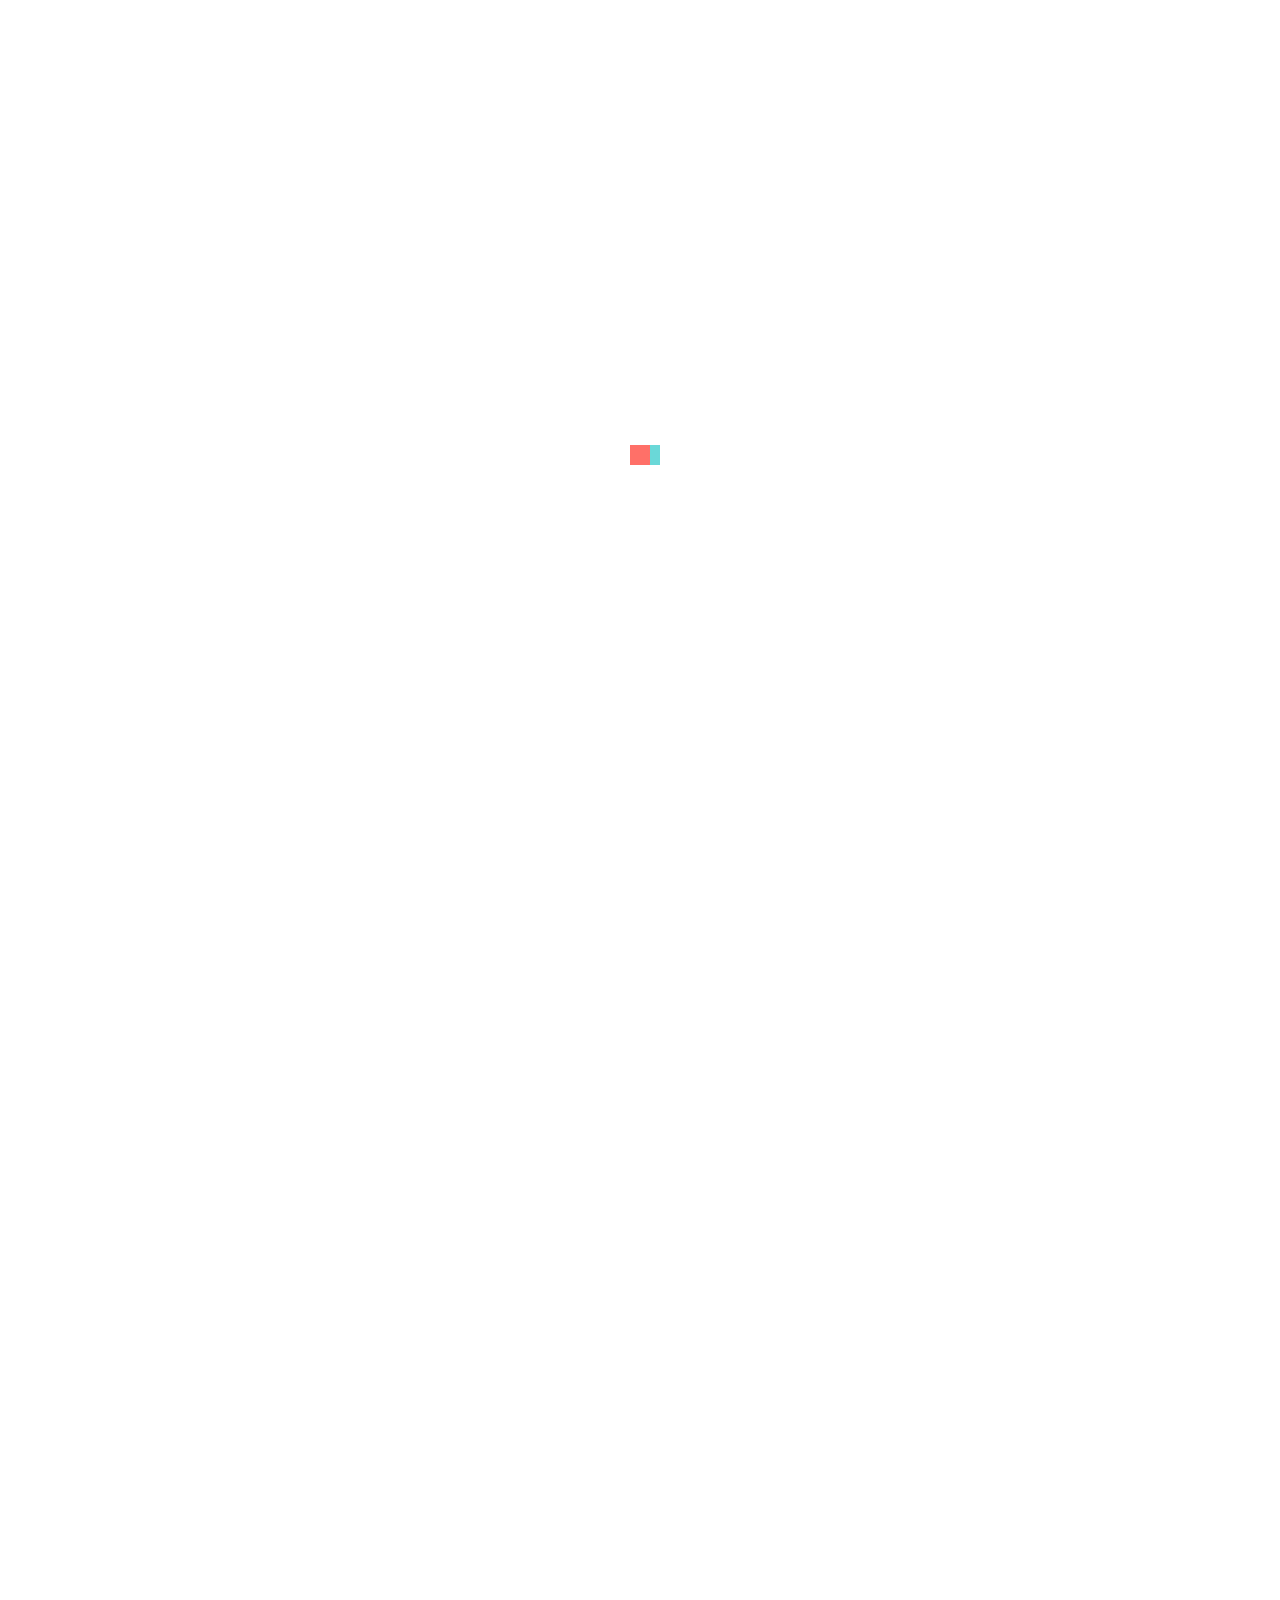
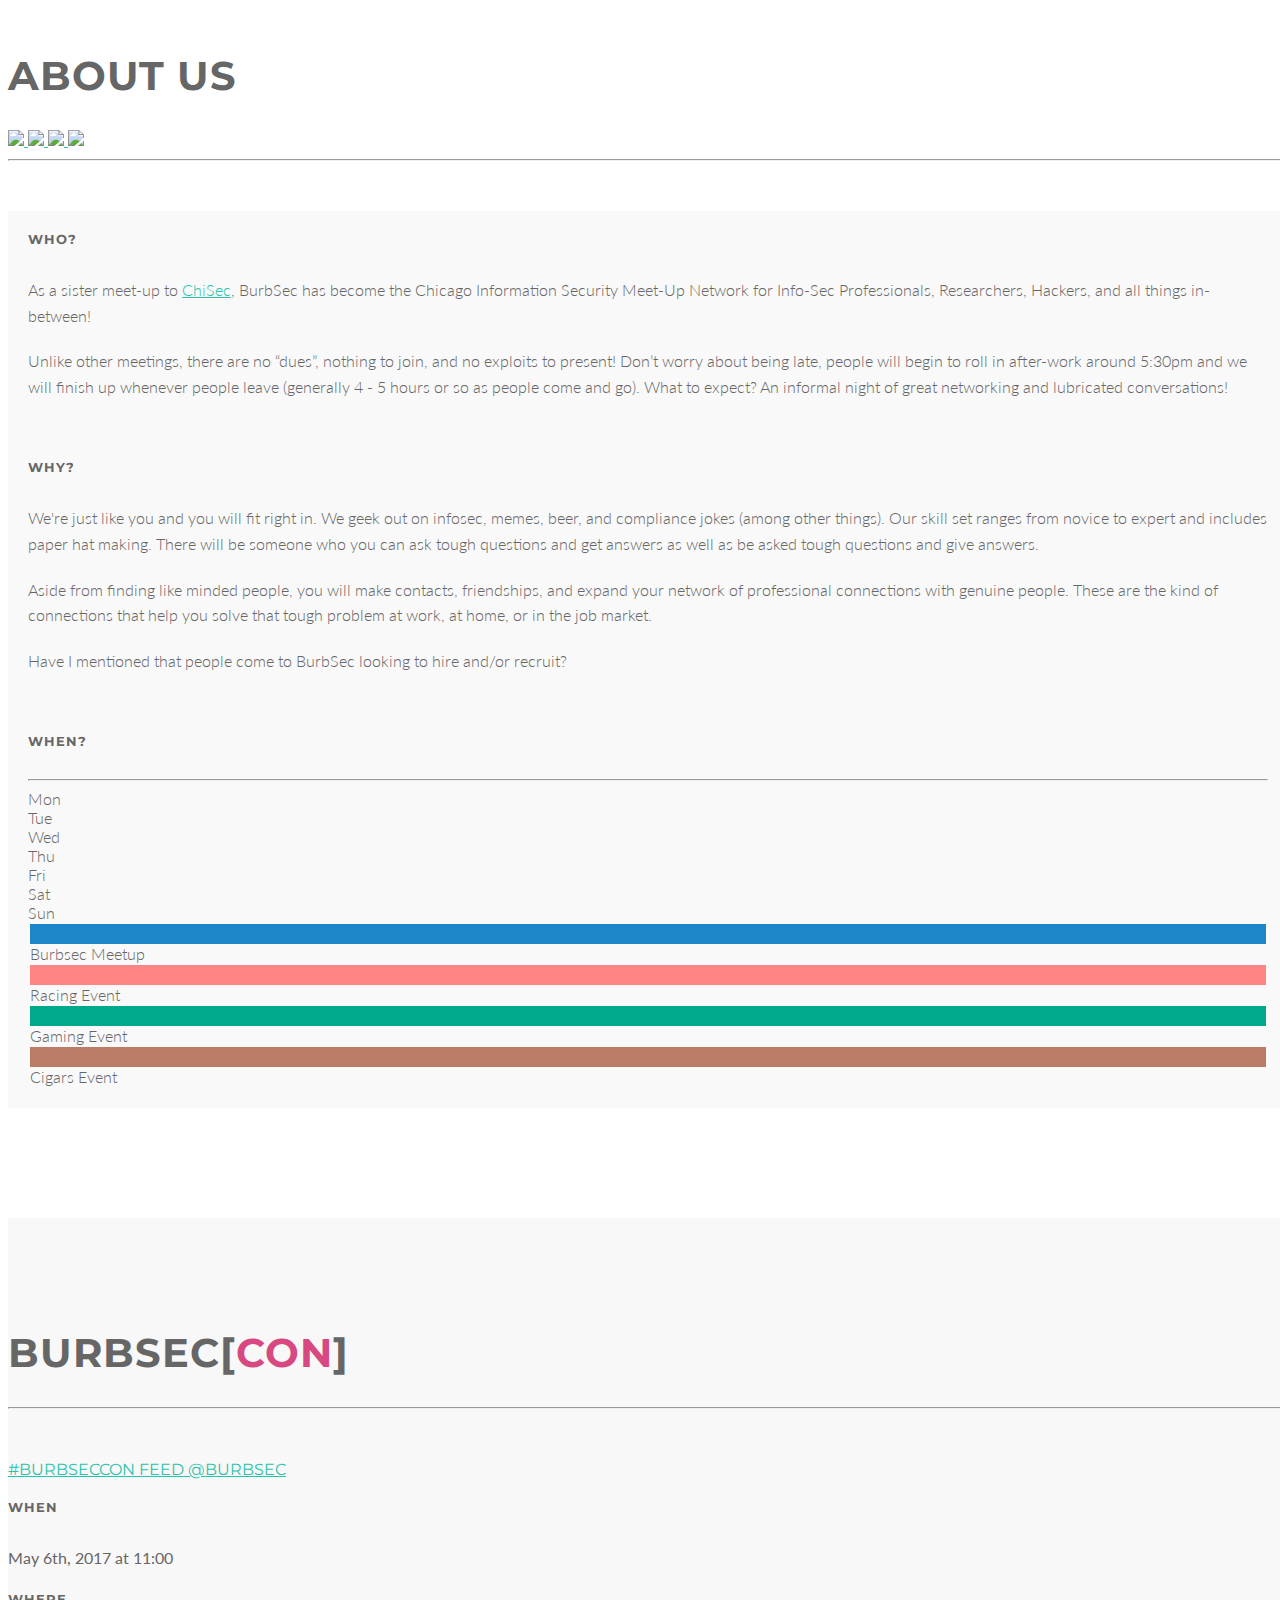
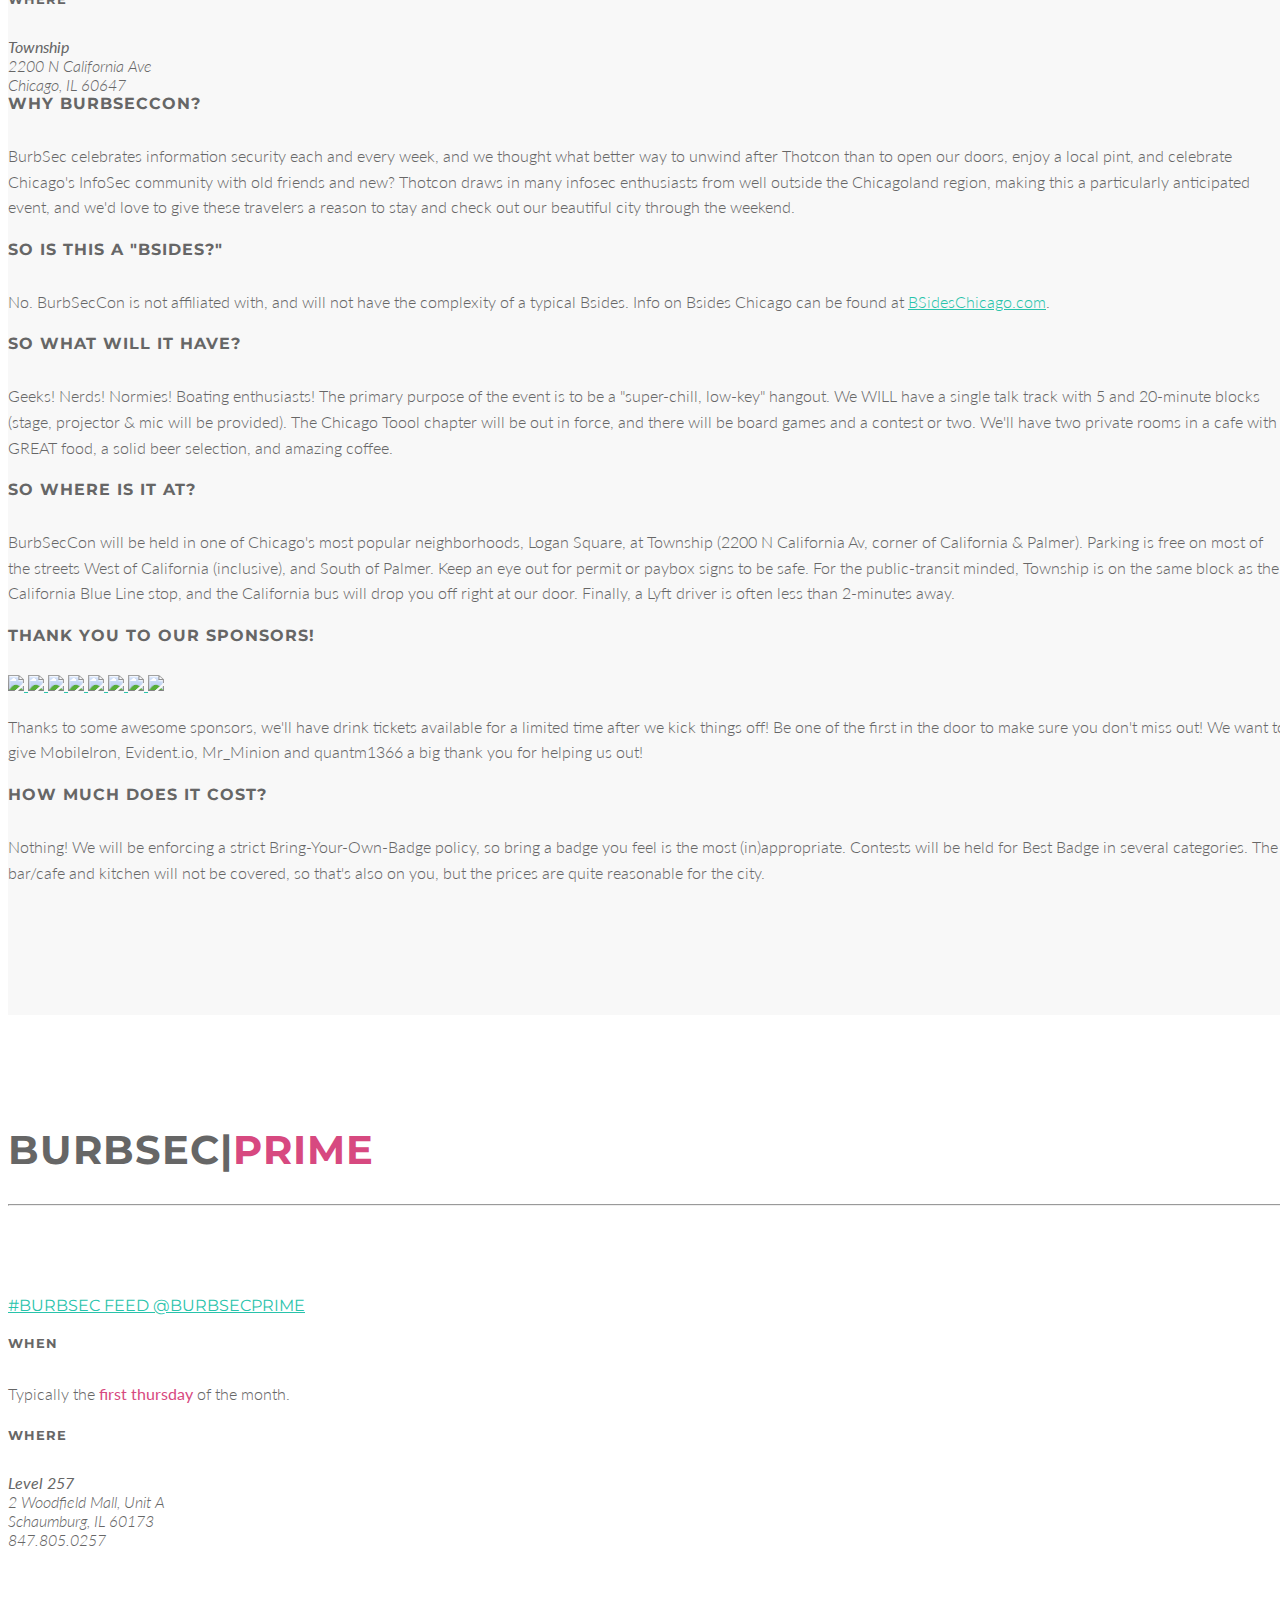
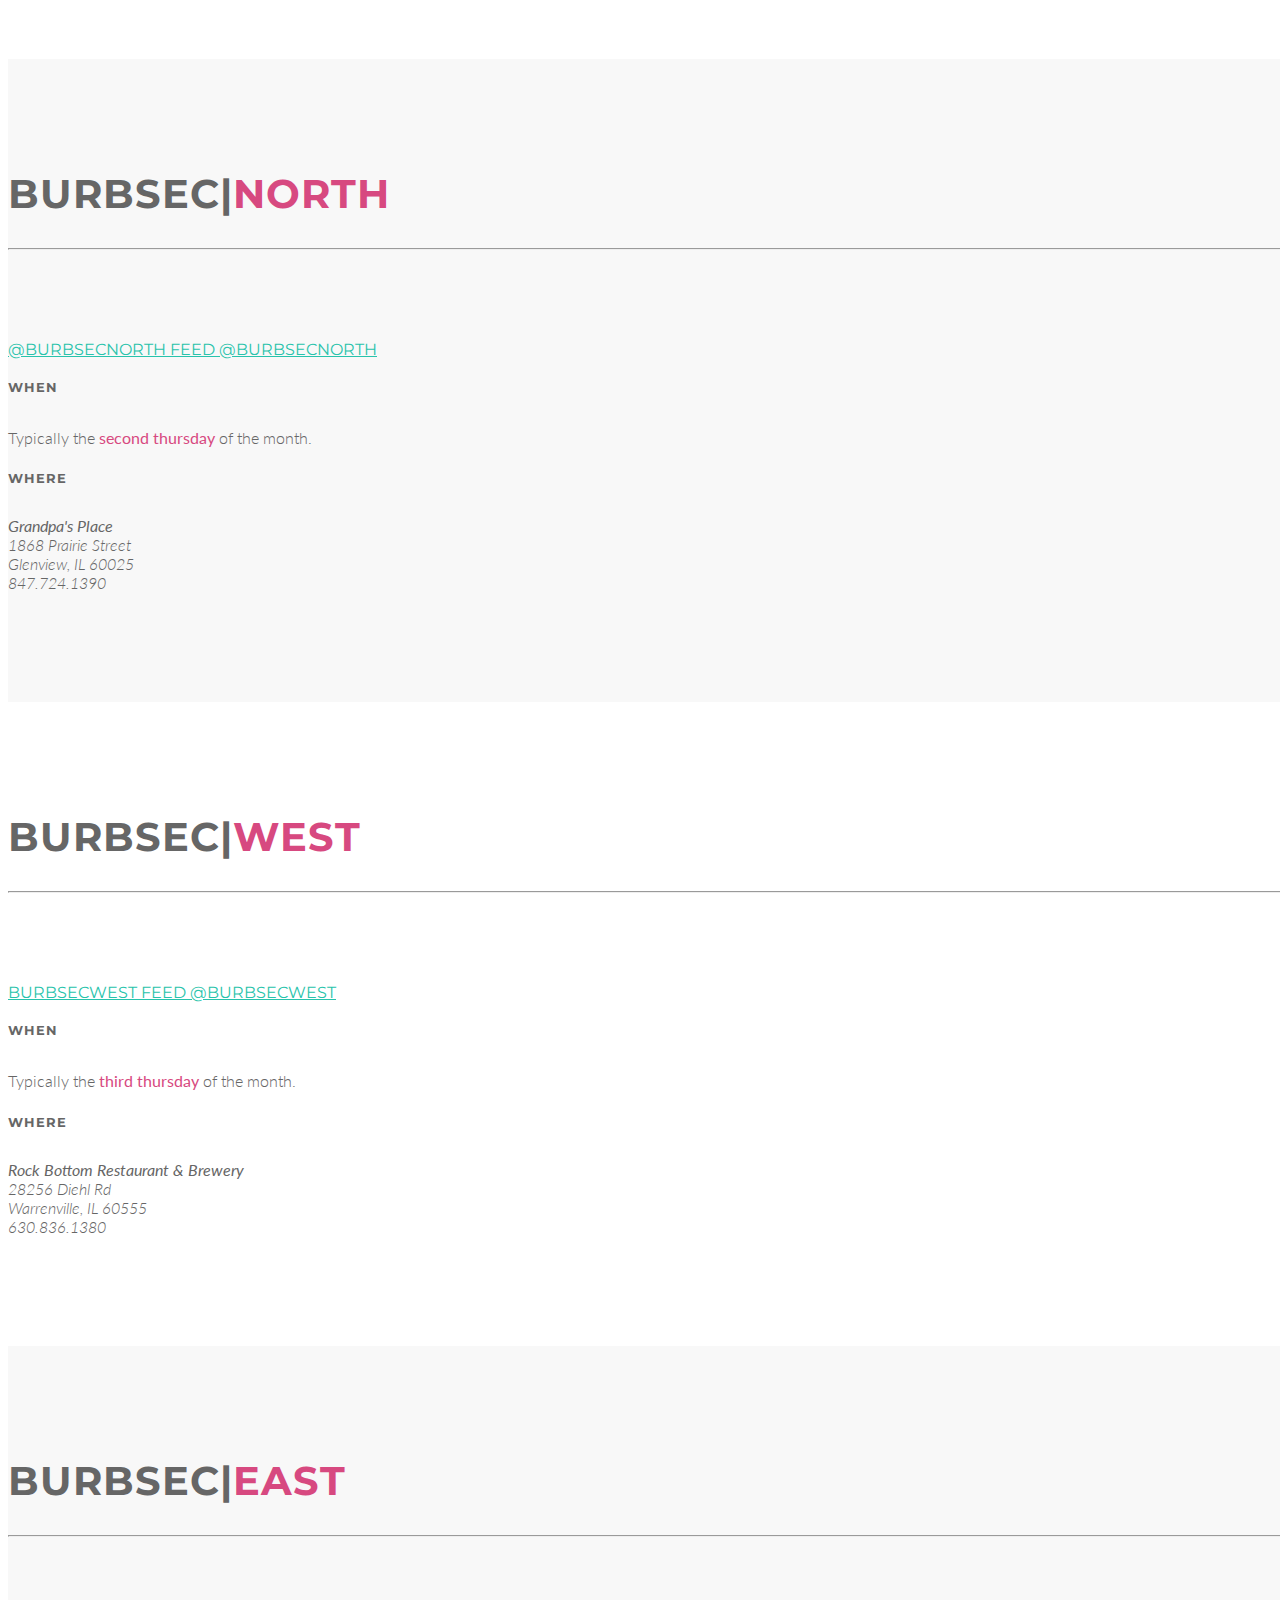
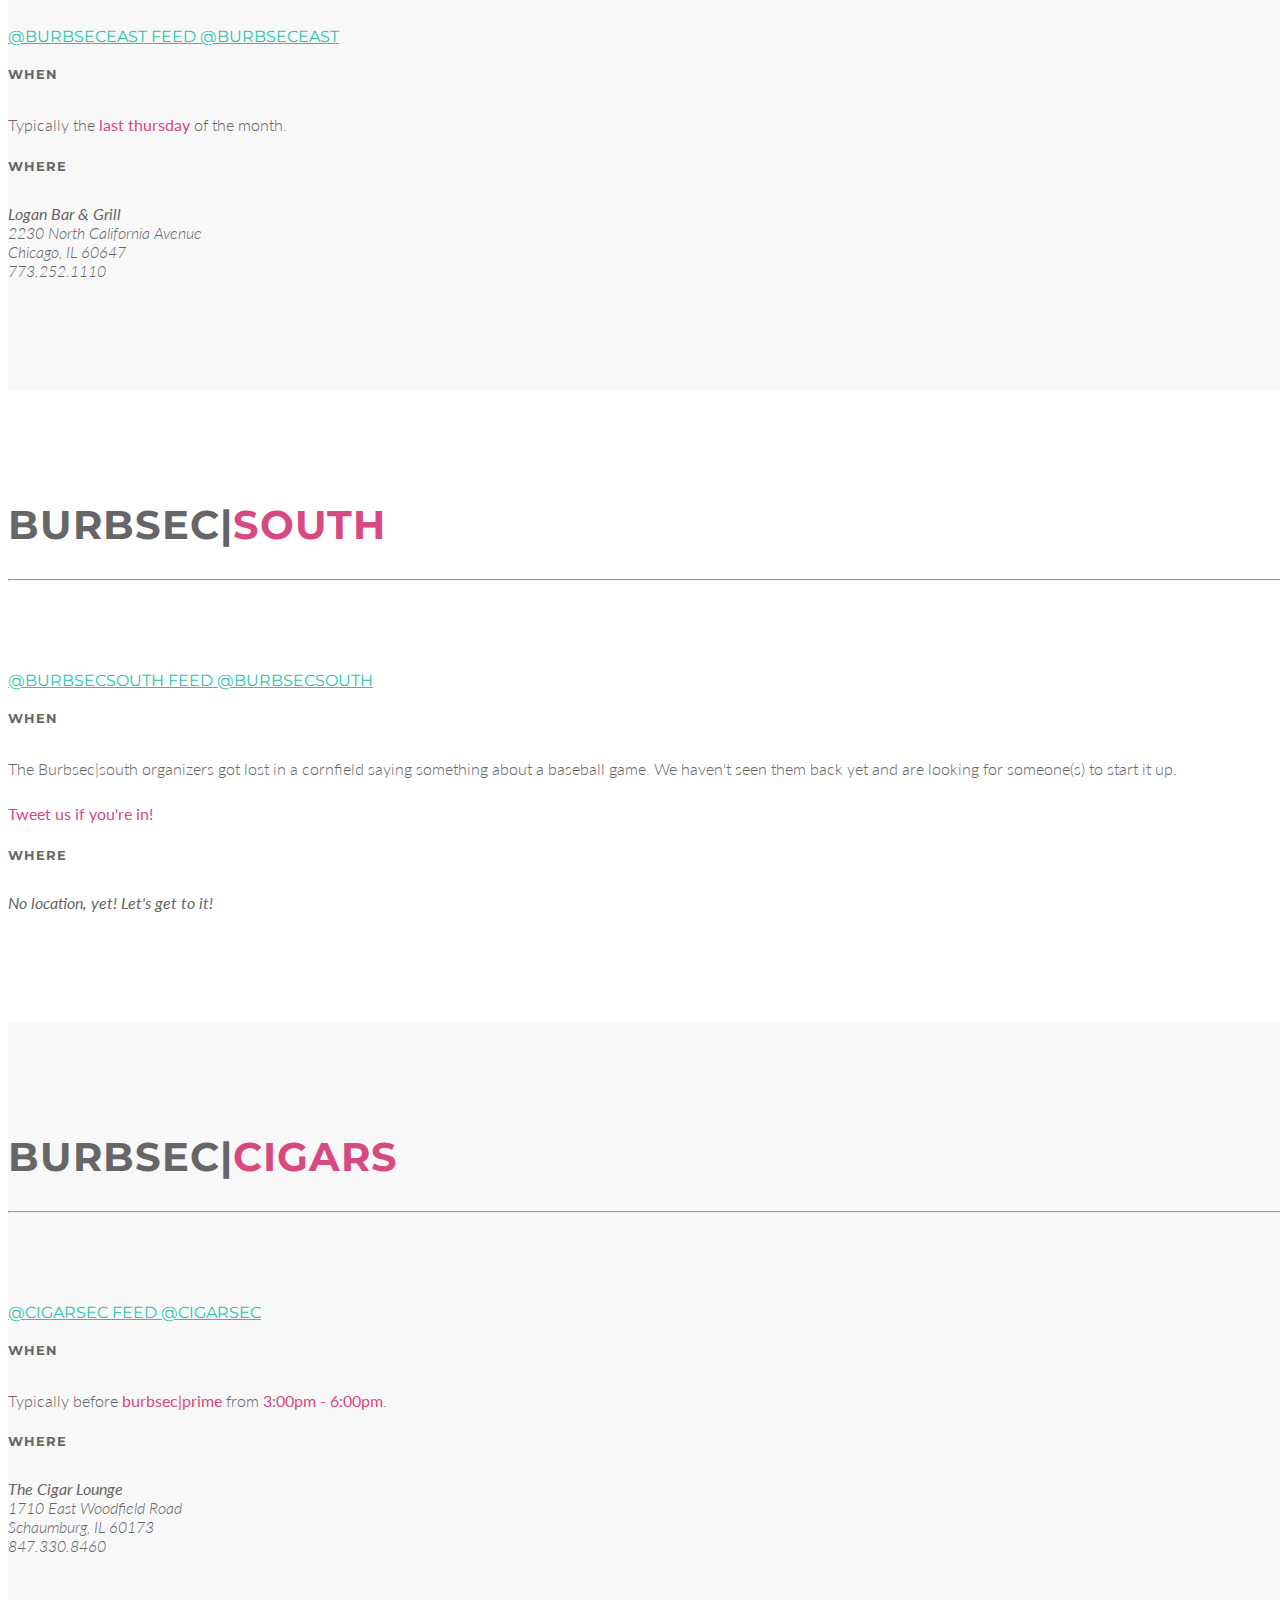
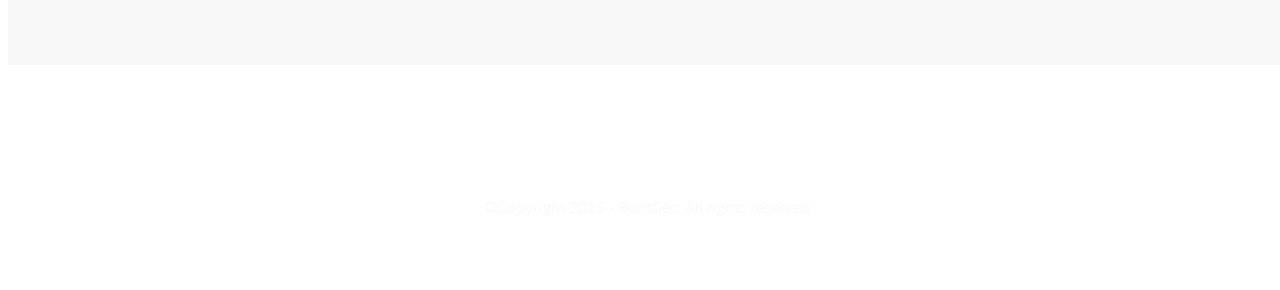
==== commit d02580f5: "Add files via upload" ====
--- a/index.html
+++ b/index.html
@@ -43,7 +43,7 @@
                 <ul class="nav navbar-nav">
                     <!-- <li class="active"><a href="#intro">Home</a></li> -->
                     <li><a href="#about">About</a></li>
-                    <li><a href="#burbsecon">BurbseCon</a></li>
+                    <li><a href="#burbseccon">BurbsecCon</a></li>
                     <li class="dropdown">
                         <a href="#" class="dropdown-toggle" data-toggle="dropdown">Meetings <b class="caret"></b></a>
                         <ul class="dropdown-menu">
@@ -227,7 +227,7 @@
     <!-- /Section: about -->
     
     <!-- Section: burbsecon -->
-    <section id="burbsecon" class="home-section text-center bg-gray">
+    <section id="burbseccon" class="home-section text-center bg-gray">
         
         <div class="heading-about">
             <div class="container">
@@ -235,7 +235,7 @@
                     <div class="col-lg-8 col-lg-offset-2">
                         <div class="wow bounceInDown" data-wow-delay="0.4s">
                             <div class="section-heading">
-                            <h2>burbse[<span class="logo-color">con</span>]</h2>
+                            <h2>burbsec[<span class="logo-color">con</span>]</h2>
                             <i class="fa fa-2x fa-angle-down"></i>
 
                             </div>
@@ -260,7 +260,7 @@
                             <div class="service-desc">
                                 <div class="col-centered">
                                     <a class="btn btn-skin social-twitter btn-social" href="https://twitter.com/search?q=%23burbsec" target="_blank">
-                                        <i class="fa fa-twitter"></i> #burbsecon feed
+                                        <i class="fa fa-twitter"></i> #burbseccon feed
                                     </a>
                                     <a class="btn btn-skin social-twitter btn-social" href="https://twitter.com/burbsec" target="_blank">
                                         <i class="fa fa-twitter"></i> @burbsec
@@ -278,7 +278,7 @@
                             </div>
                             <div class="service-desc">
                                 <h5>When</h5>
-                                <p><strong>May 6th, 2017 at XX:XX</strong></p>
+                                <p><strong>May 6th, 2017 at 11:00</strong></p>
                             </div>
                         </div>
                     </div>
@@ -308,10 +308,17 @@
                     <div class="wow fadeInLeft" data-wow-delay="0.2s">
                         <div class="service-box">
                             <div class="service-icon">
-                                <h4>A BurbSec Conference?</h4>
-                            </div>
-                            <div class="service-desc">
-                                <p>Sed ut perspiciatis unde omnis iste natus error sit voluptatem accusantium doloremque laudantium, totam rem aperiam, eaque ipsa quae ab illo inventore veritatis et quasi architecto beatae vitae dicta sunt explicabo. Nemo enim ipsam voluptatem quia voluptas sit aspernatur aut odit aut fugit, sed quia consequuntur magni dolores eos qui ratione voluptatem sequi nesciunt. Neque porro quisquam est, qui dolorem ipsum quia dolor sit amet, consectetur, adipisci velit, sed quia non numquam eius modi tempora incidunt ut labore et dolore magnam aliquam quaerat voluptatem. Ut enim ad minima veniam, quis nostrum exercitationem ullam corporis suscipit laboriosam, nisi ut aliquid ex ea commodi consequatur? Quis autem vel eum iure reprehenderit qui in ea voluptate velit esse quam nihil molestiae consequatur, vel illum qui dolorem eum fugiat quo voluptas nulla pariatur?
+                                <h4>Why BurbSecCon?</h4>
+                            </div>
+                            <div class="service-desc">
+                                <p>BurbSec celebrates information security each and every week, and 
+                                    we thought what better way to unwind after Thotcon than to open 
+                                    our doors, enjoy a local pint, and celebrate Chicago's InfoSec 
+                                    community with old friends and new? Thotcon draws in many infosec
+                                    enthusiasts from well outside the Chicagoland region, making this
+                                    a particularly anticipated event, and we'd love to give these 
+                                    travelers a reason to stay and check out our beautiful city 
+                                    through the weekend.
                                 </p>
                             </div>
                         </div>
@@ -321,10 +328,12 @@
                     <div class="wow fadeInLeft" data-wow-delay="0.2s">
                         <div class="service-box">
                             <div class="service-icon">
-                                <h4>Whats the Plan?</h4>
-                            </div>
-                            <div class="service-desc">
-                                <p>Sed ut perspiciatis unde omnis iste natus error sit voluptatem accusantium doloremque laudantium, totam rem aperiam, eaque ipsa quae ab illo inventore veritatis et quasi architecto beatae vitae dicta sunt explicabo. Nemo enim ipsam voluptatem quia voluptas sit aspernatur aut odit aut fugit, sed quia consequuntur magni dolores eos qui ratione voluptatem sequi nesciunt. Neque porro quisquam est, qui dolorem ipsum quia dolor sit amet, consectetur, adipisci velit, sed quia non numquam eius modi tempora incidunt ut labore et dolore magnam aliquam quaerat voluptatem. Ut enim ad minima veniam, quis nostrum exercitationem ullam corporis suscipit laboriosam, nisi ut aliquid ex ea commodi consequatur? Quis autem vel eum iure reprehenderit qui in ea voluptate velit esse quam nihil molestiae consequatur, vel illum qui dolorem eum fugiat quo voluptas nulla pariatur?
+                                <h4>So is this a "Bsides?"</h4>
+                            </div>
+                            <div class="service-desc">
+                                <p>No. BurbSecCon is not affiliated with, and will not have the 
+                                    complexity of a typical Bsides. Info on Bsides Chicago can 
+                                    be found at <a href="http://bsideschicago.com">BSidesChicago.com</a>.
                                 </p>
                             </div>
                         </div>
@@ -334,14 +343,104 @@
                     <div class="wow fadeInLeft" data-wow-delay="0.2s">
                         <div class="service-box">
                             <div class="service-icon">
-                                <h4>Another Title?</h4>
-                            </div>
-                            <div class="service-desc">
-                                <p>Sed ut perspiciatis unde omnis iste natus error sit voluptatem accusantium doloremque laudantium, totam rem aperiam, eaque ipsa quae ab illo inventore veritatis et quasi architecto beatae vitae dicta sunt explicabo. Nemo enim ipsam voluptatem quia voluptas sit aspernatur aut odit aut fugit, sed quia consequuntur magni dolores eos qui ratione voluptatem sequi nesciunt. Neque porro quisquam est, qui dolorem ipsum quia dolor sit amet, consectetur, adipisci velit, sed quia non numquam eius modi tempora incidunt ut labore et dolore magnam aliquam quaerat voluptatem. Ut enim ad minima veniam, quis nostrum exercitationem ullam corporis suscipit laboriosam, nisi ut aliquid ex ea commodi consequatur? Quis autem vel eum iure reprehenderit qui in ea voluptate velit esse quam nihil molestiae consequatur, vel illum qui dolorem eum fugiat quo voluptas nulla pariatur?
+                                <h4>So what will it have?</h4>
+                            </div>
+                            <div class="service-desc">
+                                <p>Geeks! Nerds! Normies! Boating enthusiasts! The primary purpose 
+                                    of the event is to be a "super-chill, low-key" hangout. We WILL 
+                                    have a single talk track with 5 and 20-minute blocks (stage, 
+                                    projector & mic will be provided). The Chicago Toool chapter 
+                                    will be out in force, and there will be board games and a contest 
+                                    or two. We'll have two private rooms in a cafe with GREAT food, 
+                                    a solid beer selection, and amazing coffee.
                                 </p>
+                            </div>
+                        </div>
+                    </div>
+                </div>
+            </div>
+            <div class="row">
+                <div class="col-sm-4 col-md-4">
+                    <div class="wow fadeInLeft" data-wow-delay="0.2s">
+                        <div class="service-box">
+                            <div class="service-icon">
+                                <h4>So where is it at?</h4>
+                            </div>
+                            <div class="service-desc">
+                                <p>BurbSecCon will be held in one of Chicago's most popular 
+                                    neighborhoods, Logan Square, at Township (2200 N California 
+                                    Av, corner of California & Palmer). Parking is free on most 
+                                    of the streets West of California (inclusive), and South of 
+                                    Palmer. Keep an eye out for permit or paybox signs to be safe. 
+                                    For the public-transit minded, Township is on the same block 
+                                    as the California Blue Line stop, and the California bus will 
+                                    drop you off right at our door. Finally, a Lyft driver is 
+                                    often less than 2-minutes away.
+                                </p>
+                            </div>
+                        </div>
+                    </div>
+                </div>
+                <div class="col-sm-4 col-md-4">
+                    <div class="wow fadeInLeft" data-wow-delay="0.2s">
+                        <div class="service-box">
+                            <div class="service-icon">
+                                <h4>Thank you to our sponsors!</h4>
+                            </div>
+                            <div class="row center-block">
+                                <a href="https://www.mobileiron.com" alt="Mobile Iron">
+                                    <img src="https://www.mobileiron.com/sites/default/files/company/brand/MobileIron-logo-stacked.svg"  height="60">
+                                </a height="94">
+                                <a href="https://Evident.io" alt="Evident.io">
+                                    <img src="https://image.ibb.co/jvhEMQ/evident_io_logo.png" height="50">
+                                </a>
+                                <a href="https://www.optiv.com" alt="Optiv">
+                                    <img src="https://www.optiv.com/Content/Images/logo.png" height="50">
+                                </a>
+                                <a href="https://twitter.com/Mr_Minion" alt="Mr_Minion">
+                                    <img src="http://ww1.prweb.com/prfiles/2011/01/08/4407254/RacerX.png" height="60">
+                                </a>
+                                <a href="https://twitter.com/quantm1366" alt="quantm1366">
+                                    <img src="http://burbsec.com/img/icons/shield-east.png" height="60">
+                                </a>
+                                <a href="https://twitter.com/AlexGatti" alt="AlexGatti">
+                                    <img src="http://burbsec.com/img/AlexGatti.png" height="60">
+                                </a>
+                                <a href="https://twitter.com/J0hnnyXm4s" alt="J0hnnyXm4s">
+                                    <img src="https://yt3.ggpht.com/-cx70LWlME_g/AAAAAAAAAAI/AAAAAAAAAAA/UC9iffVrVSE/s900-c-k-no-mo-rj-c0xffffff/photo.jpg
+" height="60">
+                                </a>
+                                <a href="https://duo.com" alt="Duo">
+                                    <img src="https://duo.com/assets/img/duoLogo-web.png" height="50">
+                                </a>
+                                <p>
+                                </p>
+                           	</div>
+                            <div class="service-desc">
+                                <p>Thanks to some awesome sponsors, we'll have drink tickets available for a limited time after we kick things off! Be one of the first in the door to make sure you don't miss out! We want to give MobileIron, Evident.io, Mr_Minion and quantm1366 a big thank you for helping us out!
+                                </p>
+                            </div>
+                        </div>
+                    </div>
+                </div>
+                <div class="col-sm-4 col-md-4">
+                    <div class="wow fadeInLeft" data-wow-delay="0.2s">
+                        <div class="service-box">
+                            <div class="service-icon">
+                                <h4>How much does it cost?</h4>
+                            </div>
+                            <div class="service-desc">
+                                <p>Nothing! We will be enforcing a strict Bring-Your-Own-Badge 
+                                    policy, so bring a badge you feel is the most (in)appropriate. 
+                                    Contests will be held for Best Badge in several categories. 
+                                    The bar/cafe and kitchen will not be covered, so that's also 
+                                    on you, but the prices are quite reasonable for the city.
+                                </p>
+                                <!--
                                 <a class="btn btn-skin" href="#" target="_blank">
                                     <i class="fa fa-pencil" aria-hidden="true"></i> Submit to the CFP
                                 </a>
+                                -->
                             </div>
                         </div>
                     </div>
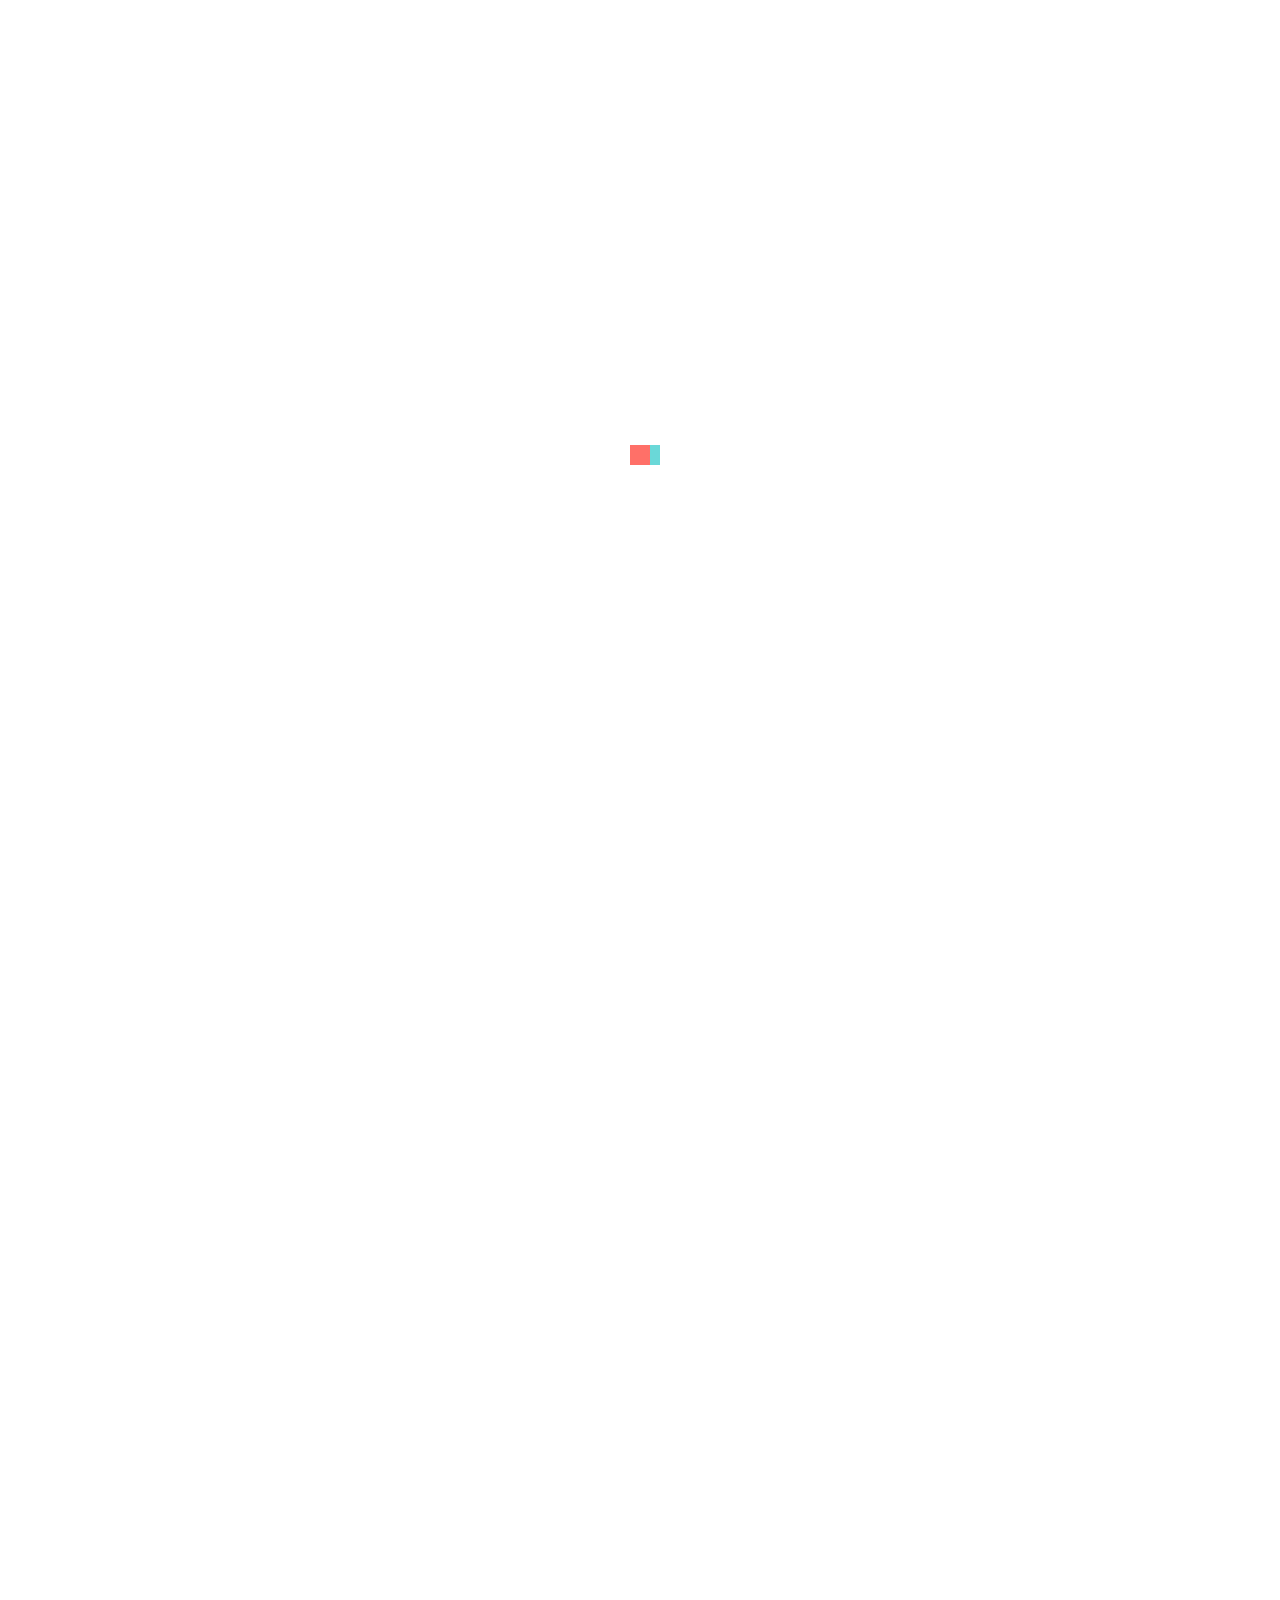
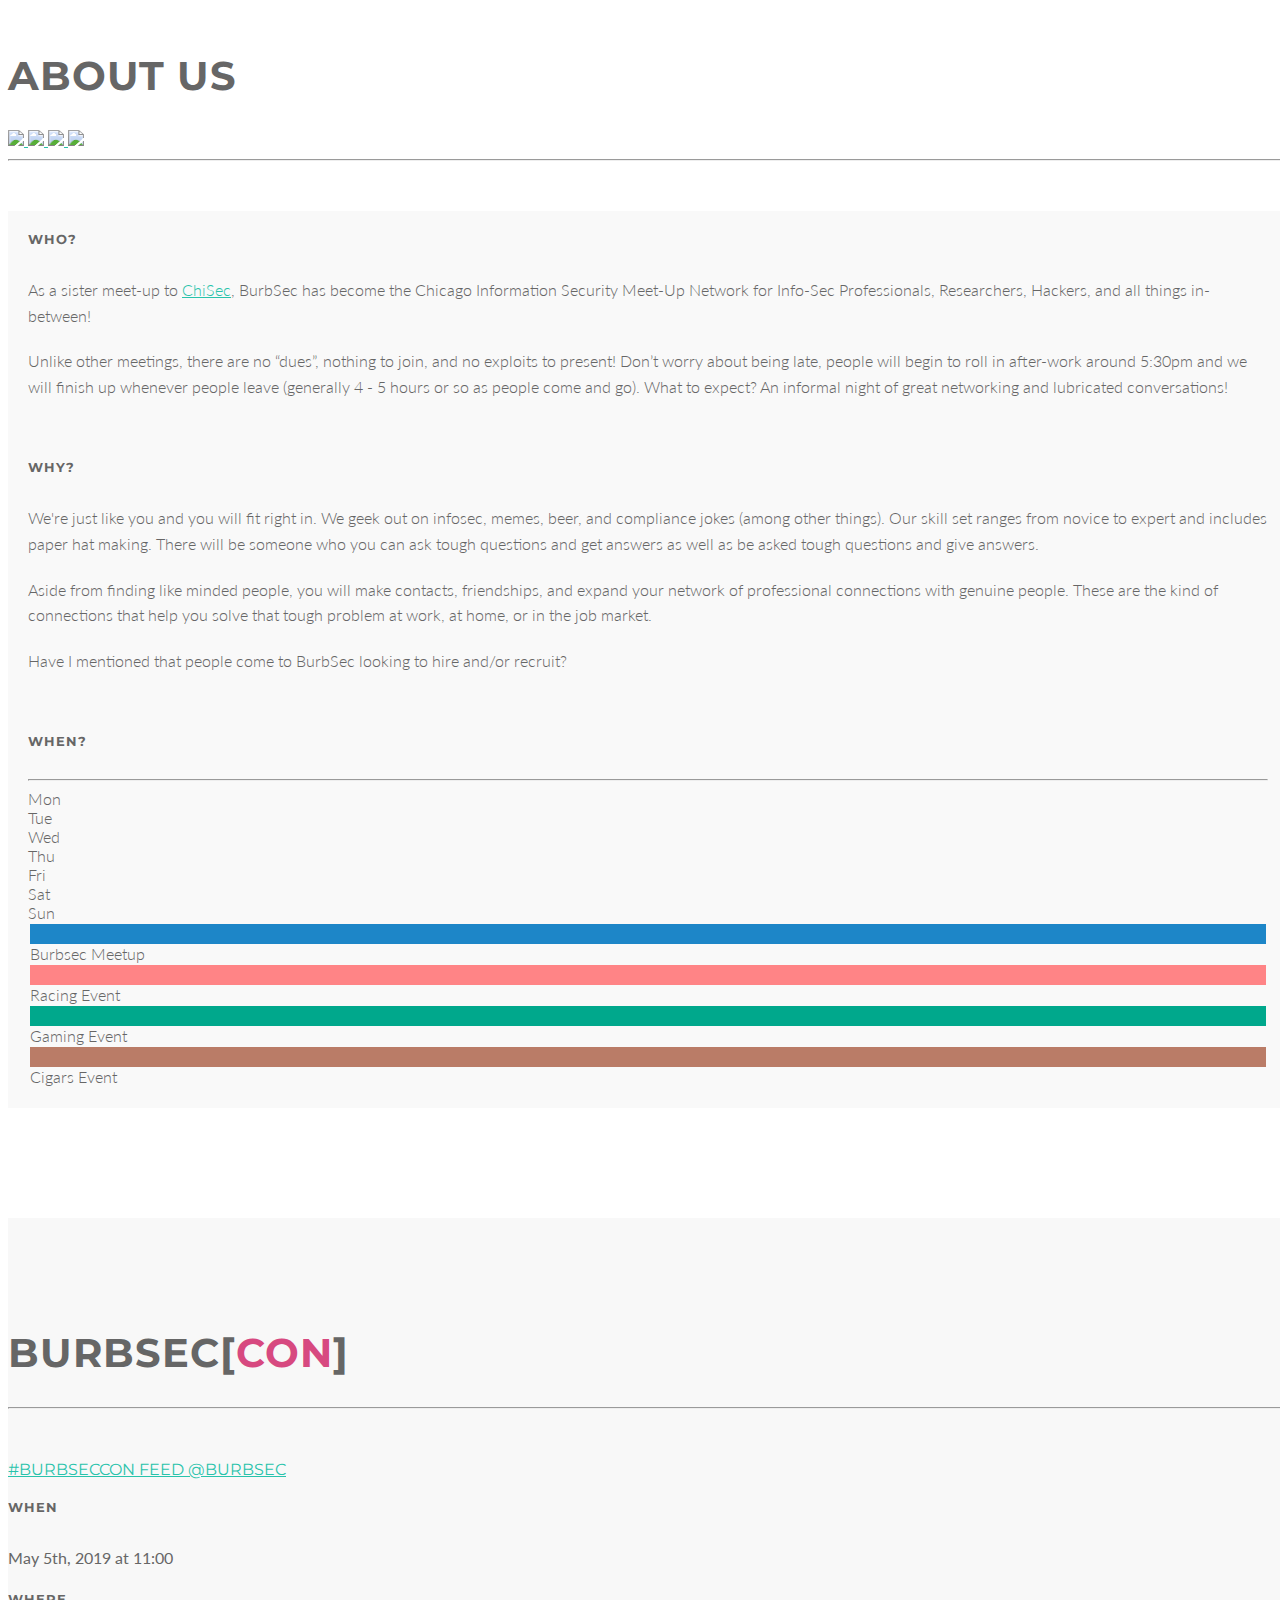
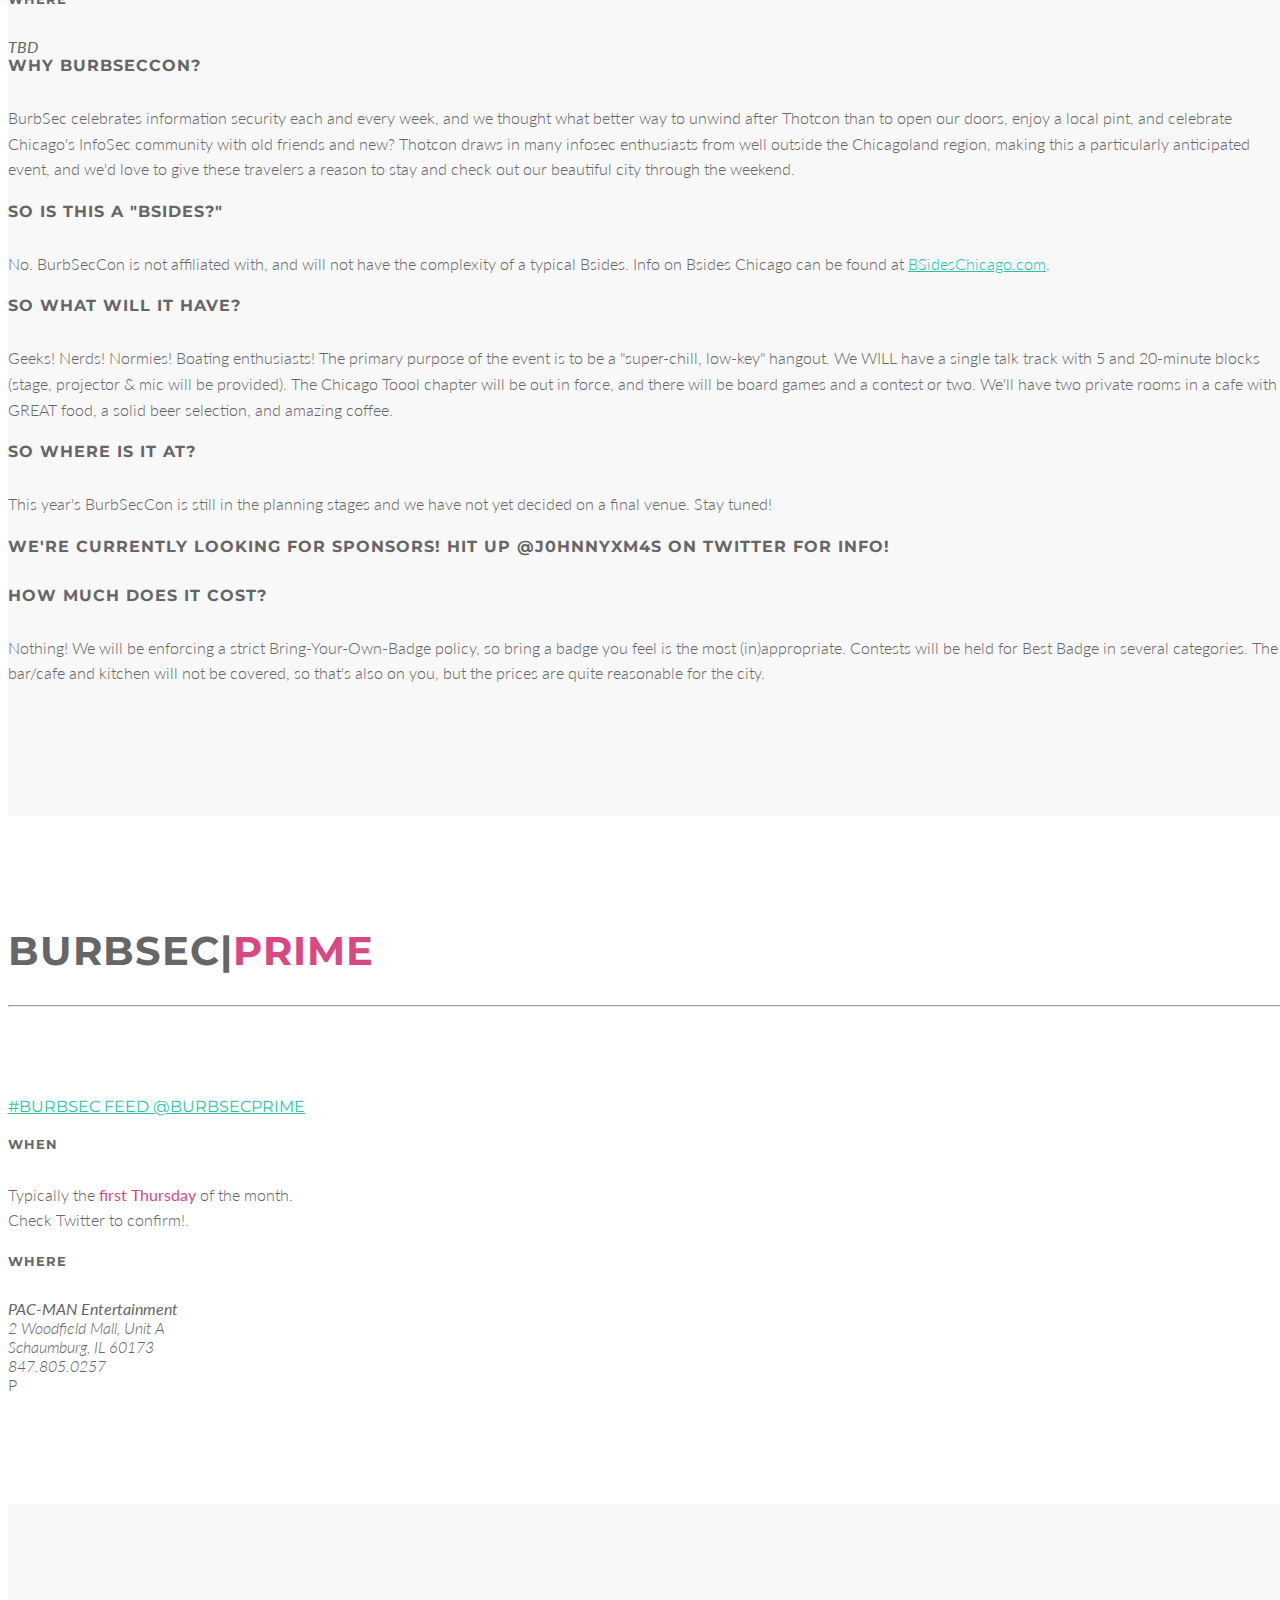
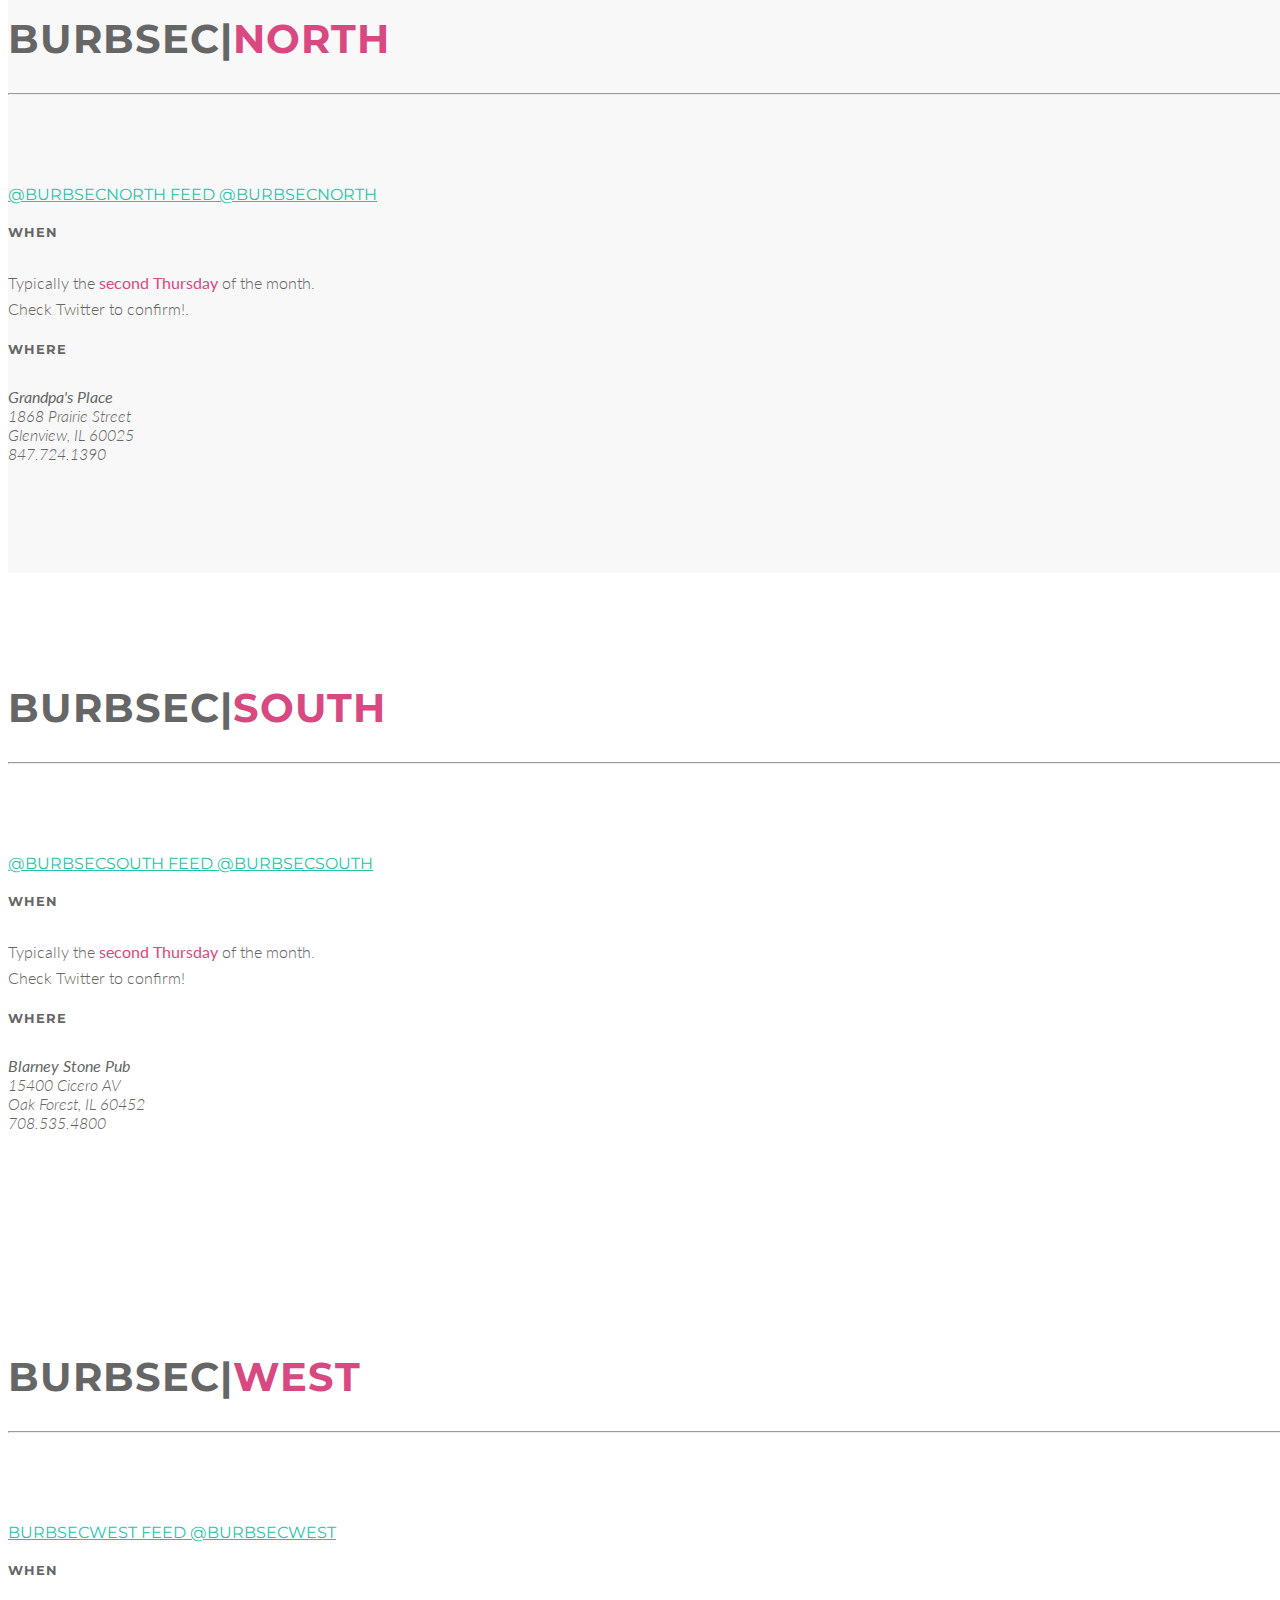
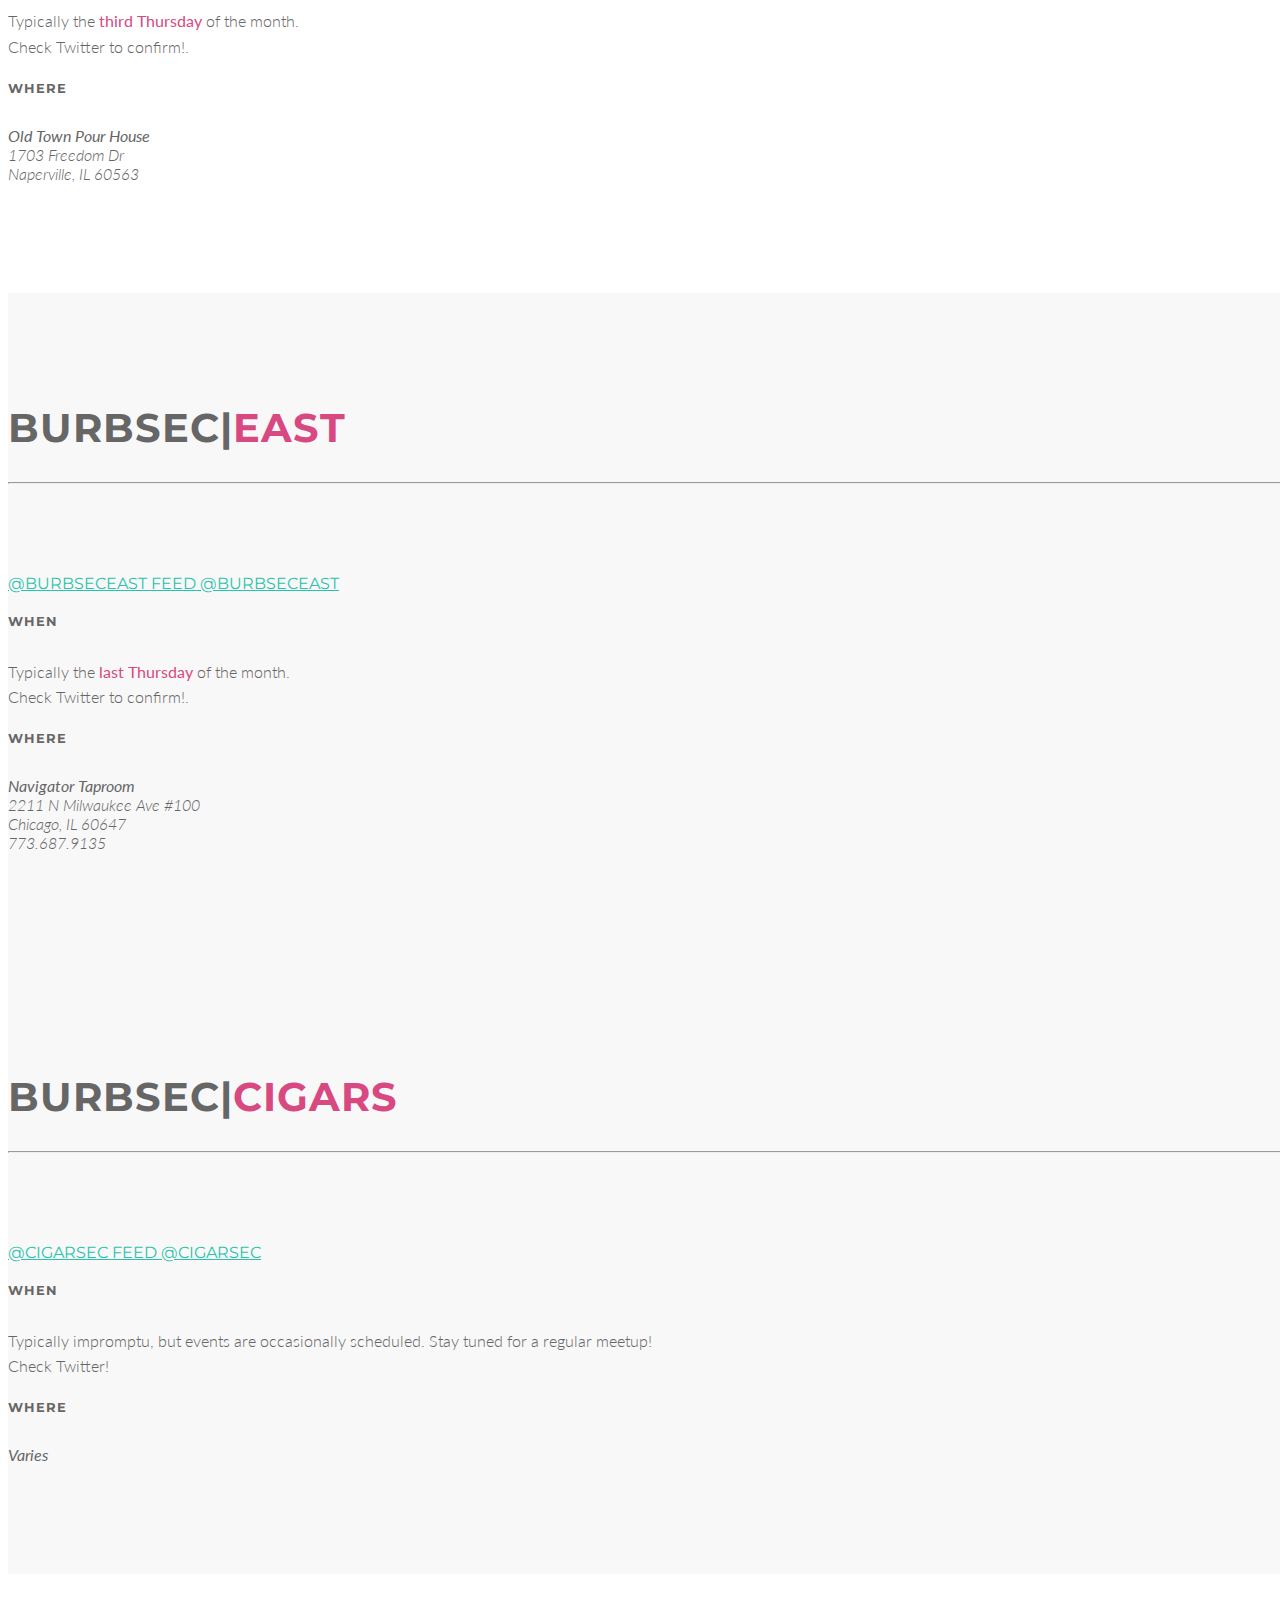
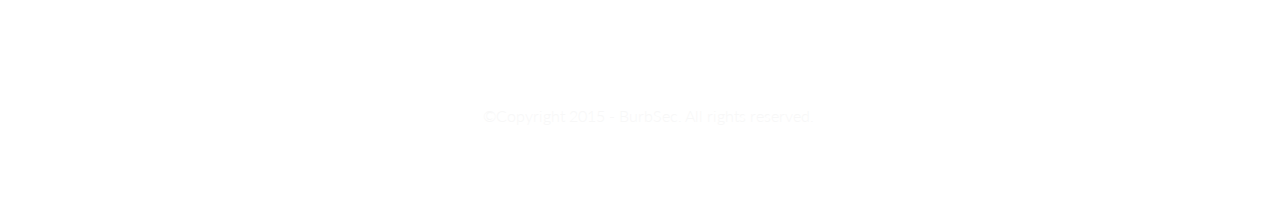
==== commit 817409fb: "Date and Meetup Info Modifications" ====
--- a/index.html
+++ b/index.html
@@ -102,8 +102,8 @@
                                 <a href="https://slack.burbsec.com">
                                     <img src="https://img.shields.io/badge/slack-%23general-de0657.svg?style=flat" height="20">
                                 </a>
-                                <a href="https://twitter.com/burbsec">
-                                    <img src="https://img.shields.io/badge/twitter-@burbsec-0295f4.svg?style=flat" height="20">
+                                <a href="https://Twitter.com/burbsec">
+                                    <img src="https://img.shields.io/badge/Twitter-@burbsec-0295f4.svg?style=flat" height="20">
                                 </a>
                                 <a href="https://github.com/burbsec">
                                     <img src="https://img.shields.io/badge/github-burbsec-4fd17b.svg?style=flat" height="20">
@@ -259,11 +259,11 @@
                             </div>
                             <div class="service-desc">
                                 <div class="col-centered">
-                                    <a class="btn btn-skin social-twitter btn-social" href="https://twitter.com/search?q=%23burbsec" target="_blank">
-                                        <i class="fa fa-twitter"></i> #burbseccon feed
+                                    <a class="btn btn-skin social-Twitter btn-social" href="https://Twitter.com/search?q=%23burbsec" target="_blank">
+                                        <i class="fa fa-Twitter"></i> #burbseccon feed
                                     </a>
-                                    <a class="btn btn-skin social-twitter btn-social" href="https://twitter.com/burbsec" target="_blank">
-                                        <i class="fa fa-twitter"></i> @burbsec
+                                    <a class="btn btn-skin social-Twitter btn-social" href="https://Twitter.com/burbsec" target="_blank">
+                                        <i class="fa fa-Twitter"></i> @burbsec
                                     </a>                           
                                 </div>
                             </div>
@@ -278,7 +278,7 @@
                             </div>
                             <div class="service-desc">
                                 <h5>When</h5>
-                                <p><strong>May 6th, 2017 at 11:00</strong></p>
+                                <p><strong>May 5th, 2019 at 11:00</strong></p>
                             </div>
                         </div>
                     </div>
@@ -287,16 +287,14 @@
                     <div class="wow fadeInUp" data-wow-delay="0.2s">
                         <div class="service-box">
                             <div class="service-icon">
-                                <a href="https://goo.gl/maps/Mqc7dzU1vtH2" target="_blank">
+                                <a href="https://www.google.com/maps?hl=en&q=chicago+il" target="_blank">
                                     <i class="fa fa-map-marker" aria-hidden="true"></i>
                                 </a>
                             </div>
                             <div class="service-desc">
                                 <h5>Where</h5>
                                     <address>
-                                        <span class="lead"><strong>Township</strong></span><br />
-                                        2200 N California Ave<br />
-                                        Chicago, IL 60647
+                                        <span class="lead"><strong>TBD</strong></span>
                                     </address>
                             </div>
                         </div>
@@ -367,15 +365,7 @@
                                 <h4>So where is it at?</h4>
                             </div>
                             <div class="service-desc">
-                                <p>BurbSecCon will be held in one of Chicago's most popular 
-                                    neighborhoods, Logan Square, at Township (2200 N California 
-                                    Av, corner of California & Palmer). Parking is free on most 
-                                    of the streets West of California (inclusive), and South of 
-                                    Palmer. Keep an eye out for permit or paybox signs to be safe. 
-                                    For the public-transit minded, Township is on the same block 
-                                    as the California Blue Line stop, and the California bus will 
-                                    drop you off right at our door. Finally, a Lyft driver is 
-                                    often less than 2-minutes away.
+                                <p>This year's BurbSecCon is still in the planning stages and we have not yet decided on a final venue. Stay tuned!
                                 </p>
                             </div>
                         </div>
@@ -385,40 +375,9 @@
                     <div class="wow fadeInLeft" data-wow-delay="0.2s">
                         <div class="service-box">
                             <div class="service-icon">
-                                <h4>Thank you to our sponsors!</h4>
-                            </div>
-                            <div class="row center-block">
-                                <a href="https://www.mobileiron.com" alt="Mobile Iron">
-                                    <img src="https://www.mobileiron.com/sites/default/files/company/brand/MobileIron-logo-stacked.svg"  height="60">
-                                </a height="94">
-                                <a href="https://Evident.io" alt="Evident.io">
-                                    <img src="https://image.ibb.co/jvhEMQ/evident_io_logo.png" height="50">
-                                </a>
-                                <a href="https://www.optiv.com" alt="Optiv">
-                                    <img src="https://www.optiv.com/Content/Images/logo.png" height="50">
-                                </a>
-                                <a href="https://twitter.com/Mr_Minion" alt="Mr_Minion">
-                                    <img src="http://ww1.prweb.com/prfiles/2011/01/08/4407254/RacerX.png" height="60">
-                                </a>
-                                <a href="https://twitter.com/quantm1366" alt="quantm1366">
-                                    <img src="http://burbsec.com/img/icons/shield-east.png" height="60">
-                                </a>
-                                <a href="https://twitter.com/AlexGatti" alt="AlexGatti">
-                                    <img src="http://burbsec.com/img/AlexGatti.png" height="60">
-                                </a>
-                                <a href="https://twitter.com/J0hnnyXm4s" alt="J0hnnyXm4s">
-                                    <img src="https://yt3.ggpht.com/-cx70LWlME_g/AAAAAAAAAAI/AAAAAAAAAAA/UC9iffVrVSE/s900-c-k-no-mo-rj-c0xffffff/photo.jpg
-" height="60">
-                                </a>
-                                <a href="https://duo.com" alt="Duo">
-                                    <img src="https://duo.com/assets/img/duoLogo-web.png" height="50">
-                                </a>
-                                <p>
-                                </p>
-                           	</div>
-                            <div class="service-desc">
-                                <p>Thanks to some awesome sponsors, we'll have drink tickets available for a limited time after we kick things off! Be one of the first in the door to make sure you don't miss out! We want to give MobileIron, Evident.io, Mr_Minion and quantm1366 a big thank you for helping us out!
-                                </p>
+                                <h4>We're currently looking for sponsors! Hit up @J0hnnyXm4s on Twitter for info!</h4>
+                            </div>
+                            <div class="service-desc">
                             </div>
                         </div>
                     </div>
@@ -483,11 +442,11 @@
                             </div>
                             <div class="service-desc">
                                 <div class="col-centered">
-                                    <a class="btn btn-skin social-twitter btn-social" href="https://twitter.com/search?q=%23burbsec" target="_blank">
-                                        <i class="fa fa-twitter"></i> #burbsec feed
+                                    <a class="btn btn-skin social-Twitter btn-social" href="https://Twitter.com/search?q=%23burbsec" target="_blank">
+                                        <i class="fa fa-Twitter"></i> #burbsec feed
                                     </a>
-                                    <a class="btn btn-skin social-twitter btn-social" href="https://twitter.com/burbsecprime" target="_blank">
-                                        <i class="fa fa-twitter"></i> @burbsecprime
+                                    <a class="btn btn-skin social-Twitter btn-social" href="https://Twitter.com/burbsecprime" target="_blank">
+                                        <i class="fa fa-Twitter"></i> @burbsecprime
                                     </a>                           
                                 </div>
                             </div>
@@ -502,7 +461,7 @@
                             </div>
                             <div class="service-desc">
                                 <h5>When</h5>
-                                <p>Typically the <span class="logo-color"><strong>first thursday</strong></span> of the month.</p>
+                                <p>Typically the <span class="logo-color"><strong>first Thursday</strong></span> of the month. <br>Check Twitter to confirm!.</p>
                             </div>
                         </div>
                     </div>
@@ -518,7 +477,7 @@
                             <div class="service-desc">
                                 <h5>Where</h5>
                                     <address>
-                                        <span class="lead"><strong>Level 257</strong></span><br />
+                                        <span class="lead"><strong>PAC-MAN Entertainment</strong></span><br />
                                         2 Woodfield Mall, Unit A<br />
                                         Schaumburg, IL 60173<br />
                                         847.805.0257
@@ -526,7 +485,7 @@
                             </div>
                         </div>
                     </div>
-                </div>
+                </div>P
             </div>      
         </div>
     </section>
@@ -565,11 +524,11 @@
                             </div>
                             <div class="service-desc">
                                 <div class="col-centered">
-                                    <a class="btn btn-skin social-twitter btn-social" href="https://twitter.com/search?q=@burbsecnorth" target="_blank">
-                                        <i class="fa fa-twitter"></i> @burbsecnorth feed
+                                    <a class="btn btn-skin social-Twitter btn-social" href="https://Twitter.com/search?q=@burbsecnorth" target="_blank">
+                                        <i class="fa fa-Twitter"></i> @burbsecnorth feed
                                     </a>
-                                    <a class="btn btn-skin social-twitter btn-social" href="https://twitter.com/burbsecnorth" target="_blank">
-                                        <i class="fa fa-twitter"></i> @burbsecnorth
+                                    <a class="btn btn-skin social-Twitter btn-social" href="https://Twitter.com/burbsecnorth" target="_blank">
+                                        <i class="fa fa-Twitter"></i> @burbsecnorth
                                     </a>                           
                                 </div>
                             </div>
@@ -584,7 +543,7 @@
                             </div>
                             <div class="service-desc">
                                 <h5>When</h5>
-                                <p>Typically the <span class="logo-color"><strong>second thursday</strong></span> of the month.</p>
+                                <p>Typically the <span class="logo-color"><strong>second Thursday</strong></span> of the month. <br>Check Twitter to confirm!.</p>
                             </div>
                         </div>
                     </div>
@@ -614,6 +573,89 @@
     </section>
     <!-- /Section: north -->
 
+    <!-- Section: south -->
+    <section id="south" class="home-section text-center">
+        
+        <div class="heading-about">
+            <div class="container">
+            <div class="row">
+                <div class="col-lg-8 col-lg-offset-2">
+                    <div class="wow bounceInDown" data-wow-delay="0.4s">
+                    <div class="section-heading">
+                    <h2>burbsec|<span class="logo-color">south</span></h2>
+                    <i class="fa fa-2x fa-angle-down"></i>
+
+                    </div>
+                    </div>
+                </div>
+            </div>
+            </div>
+        </div>
+        <div class="container">
+        <div class="row">
+            <div class="col-lg-2 col-lg-offset-5">
+                <hr class="marginbot-50">
+            </div>
+        </div>
+        <div class="row">
+            <div class="col-sm-4 col-md-4">
+                <div class="wow fadeInLeft" data-wow-delay="0.2s">
+                <div class="service-box">
+                    <div class="service-icon">
+                        <img src="img/icons/shield-south.png" alt="" />
+                    </div>
+                    <div class="service-desc">
+                        <div class="col-centered">
+                            <a class="btn btn-skin social-Twitter btn-social" href="https://Twitter.com/search?q=@burbsecsouth" target="_blank">
+                                <i class="fa fa-Twitter"></i> @burbsecsouth feed
+                            </a>
+                            <a class="btn btn-skin social-Twitter btn-social" href="https://Twitter.com/burbsecsouth" target="_blank">
+                                <i class="fa fa-Twitter"></i> @burbsecsouth
+                            </a>                           
+                        </div>
+                    </div>
+                </div>
+                </div>
+            </div>
+            <div class="col-sm-4 col-md-4">
+                <div class="wow fadeInUp" data-wow-delay="0.2s">
+                <div class="service-box">
+                    <div class="service-icon">
+                        <i class="fa fa-calendar" aria-hidden="true"></i>
+                    </div>
+                    <div class="service-desc">
+                        <h5>When</h5>
+                        <p>Typically the <span class="logo-color"><strong>second Thursday</strong></span> of the month. <br>Check Twitter to confirm!
+                        </p>
+                    </div>
+                </div>
+                </div>
+            </div>
+            <div class="col-sm-4 col-md-4">
+                <div class="wow fadeInUp" data-wow-delay="0.2s">
+                    <div class="service-box">
+                        <div class="service-icon">
+                            <a href="https://goo.gl/maps/JKziazYqq5n" target="_blank">
+                                <i class="fa fa-map-marker" aria-hidden="true"></i>
+                            </a>
+                        </div>
+                        <div class="service-desc">
+                    <h5>Where</h5>
+                        <address>
+                            <span class="lead"><strong>Blarney Stone Pub</strong></span><br />
+                            15400 Cicero AV<br />
+                            Oak Forest, IL 60452<br />
+                            708.535.4800
+                        </address>
+                    </div>
+                </div>
+                </div>
+            </div>
+        </div>      
+        </div>
+    </section>
+    <!-- /Section: south -->
+
     <!-- Section: west -->
     <section id="west" class="home-section text-center">
         
@@ -647,11 +689,11 @@
                     </div>
                     <div class="service-desc">
                         <div class="col-centered">
-                            <a class="btn btn-skin social-twitter btn-social" href="https://twitter.com/search?q=burbsecwest" target="_blank">
-                                <i class="fa fa-twitter"></i> burbsecwest feed
+                            <a class="btn btn-skin social-Twitter btn-social" href="https://Twitter.com/search?q=burbsecwest" target="_blank">
+                                <i class="fa fa-Twitter"></i> burbsecwest feed
                             </a>
-                            <a class="btn btn-skin social-twitter btn-social" href="https://twitter.com/burbsecwest" target="_blank">
-                                <i class="fa fa-twitter"></i> @burbsecwest
+                            <a class="btn btn-skin social-Twitter btn-social" href="https://Twitter.com/burbsecwest" target="_blank">
+                                <i class="fa fa-Twitter"></i> @burbsecwest
                             </a>                           
                         </div>
                     </div>
@@ -666,26 +708,25 @@
                     </div>
                     <div class="service-desc">
                         <h5>When</h5>
-                        <p>Typically the <span class="logo-color"><strong>third thursday</strong></span> of the month.</p>
-                    </div>
-                </div>
-                </div>
-            </div>
-            <div class="col-sm-4 col-md-4">
-                <div class="wow fadeInUp" data-wow-delay="0.2s">
-                <div class="service-box">
-                    <div class="service-icon">
-                        <a href="https://goo.gl/maps/IRphL" target="_blank">
+                        <p>Typically the <span class="logo-color"><strong>third Thursday</strong></span> of the month. <br>Check Twitter to confirm!.</p>
+                    </div>
+                </div>
+                </div>
+            </div>
+            <div class="col-sm-4 col-md-4">
+                <div class="wow fadeInUp" data-wow-delay="0.2s">
+                <div class="service-box">
+                    <div class="service-icon">
+                        <a href="https://goo.gl/maps/Szh3T5YKy3z" target="_blank">
                             <i class="fa fa-map-marker" aria-hidden="true"></i>
                         </a>
                     </div>
                     <div class="service-desc">
                         <h5>Where</h5>
                             <address>
-                                <span class="lead"><strong>Rock Bottom Restaurant & Brewery</strong></span><br />
-                                28256 Diehl Rd <br />
-                                Warrenville, IL 60555<br />
-                                630.836.1380
+                                <span class="lead"><strong>Old Town Pour House</strong></span><br />
+                                1703 Freedom Dr<br />
+                                Naperville, IL 60563
                             </address>
                     </div>
                 </div>
@@ -729,11 +770,11 @@
                     </div>
                     <div class="service-desc">
                         <div class="col-centered">
-                            <a class="btn btn-skin social-twitter btn-social" href="https://twitter.com/search?q=@burbseceast" target="_blank">
-                                <i class="fa fa-twitter"></i> @burbseceast feed
+                            <a class="btn btn-skin social-Twitter btn-social" href="https://Twitter.com/search?q=@burbseceast" target="_blank">
+                                <i class="fa fa-Twitter"></i> @burbseceast feed
                             </a>
-                            <a class="btn btn-skin social-twitter btn-social" href="https://twitter.com/burbseceast" target="_blank">
-                                <i class="fa fa-twitter"></i> @burbseceast
+                            <a class="btn btn-skin social-Twitter btn-social" href="https://Twitter.com/burbseceast" target="_blank">
+                                <i class="fa fa-Twitter"></i> @burbseceast
                             </a>                           
                         </div>
                     </div>
@@ -748,26 +789,26 @@
                     </div>
                     <div class="service-desc">
                         <h5>When</h5>
-                        <p>Typically the <span class="logo-color"><strong>last thursday</strong></span> of the month.</p>
-                    </div>
-                </div>
-                </div>
-            </div>
-            <div class="col-sm-4 col-md-4">
-                <div class="wow fadeInUp" data-wow-delay="0.2s">
-                <div class="service-box">
-                    <div class="service-icon">
-                        <a href="https://goo.gl/maps/p15gB" target="_blank">
+                        <p>Typically the <span class="logo-color"><strong>last Thursday</strong></span> of the month. <br>Check Twitter to confirm!.</p>
+                    </div>
+                </div>
+                </div>
+            </div>
+            <div class="col-sm-4 col-md-4">
+                <div class="wow fadeInUp" data-wow-delay="0.2s">
+                <div class="service-box">
+                    <div class="service-icon">
+                        <a href="https://goo.gl/maps/1Y7ZyAf4Le82" target="_blank">
                             <i class="fa fa-map-marker" aria-hidden="true"></i>
                         </a>
                     </div>
                     <div class="service-desc">
                         <h5>Where</h5>
                             <address>
-                                <span class="lead"><strong>Logan Bar & Grill</strong></span><br />
-                                2230 North California Avenue<br />
+                                <span class="lead"><strong>Navigator Taproom</strong></span><br />
+                                2211 N Milwaukee Ave #100<br />
                                 Chicago, IL 60647<br />
-                                773.252.1110
+                                773.687.9135
                             </address>
                     </div>
                 </div>
@@ -777,91 +818,6 @@
         </div>
     </section>
     <!-- /Section: east -->
-
-    <!-- Section: south -->
-    <section id="south" class="home-section text-center">
-        
-        <div class="heading-about">
-            <div class="container">
-            <div class="row">
-                <div class="col-lg-8 col-lg-offset-2">
-                    <div class="wow bounceInDown" data-wow-delay="0.4s">
-                    <div class="section-heading">
-                    <h2>burbsec|<span class="logo-color">south</span></h2>
-                    <i class="fa fa-2x fa-angle-down"></i>
-
-                    </div>
-                    </div>
-                </div>
-            </div>
-            </div>
-        </div>
-        <div class="container">
-        <div class="row">
-            <div class="col-lg-2 col-lg-offset-5">
-                <hr class="marginbot-50">
-            </div>
-        </div>
-        <div class="row">
-            <div class="col-sm-4 col-md-4">
-                <div class="wow fadeInLeft" data-wow-delay="0.2s">
-                <div class="service-box">
-                    <div class="service-icon">
-                        <img src="img/icons/shield-south.png" alt="" />
-                    </div>
-                    <div class="service-desc">
-                        <div class="col-centered">
-                            <a class="btn btn-skin social-twitter btn-social" href="https://twitter.com/search?q=@burbsecsouth" target="_blank">
-                                <i class="fa fa-twitter"></i> @burbsecsouth feed
-                            </a>
-                            <a class="btn btn-skin social-twitter btn-social" href="https://twitter.com/burbsecsouth" target="_blank">
-                                <i class="fa fa-twitter"></i> @burbsecsouth
-                            </a>                           
-                        </div>
-                    </div>
-                </div>
-                </div>
-            </div>
-            <div class="col-sm-4 col-md-4">
-                <div class="wow fadeInUp" data-wow-delay="0.2s">
-                <div class="service-box">
-                    <div class="service-icon">
-                        <i class="fa fa-calendar" aria-hidden="true"></i>
-                    </div>
-                    <div class="service-desc">
-                        <h5>When</h5>
-                        <p>The Burbsec|south organizers got lost in a cornfield saying something
-                           about a baseball game.  We haven't seen them back yet and are looking
-                           for someone(s) to start it up.
-                        </p>
-                        <p>
-                            <span class="logo-color"><strong>Tweet us if you're in!</strong></span>
-                        </p>
-                    </div>
-                </div>
-                </div>
-            </div>
-            <div class="col-sm-4 col-md-4">
-                <div class="wow fadeInUp" data-wow-delay="0.2s">
-                <div class="service-box">
-                    <div class="service-icon">
-                        <a href="#" target="_blank">
-                            <i class="fa fa-map-marker" aria-hidden="true"></i>
-                        </a>
-                    </div>
-                    <div class="service-desc">
-                        <h5>Where</h5>
-                            <address>
-                                <span class="lead"><strong>No location, yet! Let's get to it!</strong></span><br />
-                            </address>
-                    </div>
-                </div>
-                </div>
-            </div>
-        </div>      
-        </div>
-    </section>
-    <!-- /Section: south -->
     
     <!-- Section: cigars -->
     <section id="cigars" class="home-section text-center bg-gray">
@@ -896,11 +852,11 @@
                     </div>
                     <div class="service-desc">
                         <div class="col-centered">
-                            <a class="btn btn-skin social-twitter btn-social" href="https://twitter.com/search?q=@cigarsec" target="_blank">
-                                <i class="fa fa-twitter"></i> @cigarsec feed
+                            <a class="btn btn-skin social-Twitter btn-social" href="https://Twitter.com/search?q=@cigarsec" target="_blank">
+                                <i class="fa fa-Twitter"></i> @cigarsec feed
                             </a>
-                            <a class="btn btn-skin social-twitter btn-social" href="https://twitter.com/cigarsec" target="_blank">
-                                <i class="fa fa-twitter"></i> @cigarsec
+                            <a class="btn btn-skin social-Twitter btn-social" href="https://Twitter.com/cigarsec" target="_blank">
+                                <i class="fa fa-Twitter"></i> @cigarsec
                             </a>                           
                         </div>
                     </div>
@@ -915,27 +871,24 @@
                     </div>
                     <div class="service-desc">
                         <h5>When</h5>
-                        <p>Typically before <span class="logo-color"><strong>burbsec|prime</strong></span>
-                           from <span class="logo-color"><strong>3:00pm - 6:00pm</strong></span>.</p>
-                    </div>
-                </div>
-                </div>
-            </div>
-            <div class="col-sm-4 col-md-4">
-                <div class="wow fadeInUp" data-wow-delay="0.2s">
-                <div class="service-box">
-                    <div class="service-icon">
-                        <a href="https://goo.gl/maps/attnP" target="_blank">
+                        <p>Typically impromptu, but events are occasionally scheduled. Stay tuned for a regular meetup!</span>
+                        <br>Check Twitter!</p>
+                    </div>
+                </div>
+                </div>
+            </div>
+            <div class="col-sm-4 col-md-4">
+                <div class="wow fadeInUp" data-wow-delay="0.2s">
+                <div class="service-box">
+                    <div class="service-icon">
+                        <a href="https://www.google.com/maps?hl=en&q=chicago+il" target="_blank">
                             <i class="fa fa-map-marker" aria-hidden="true"></i>
                         </a>
                     </div>
                     <div class="service-desc">
                         <h5>Where</h5>
                             <address>
-                                <span class="lead"><strong>The Cigar Lounge</strong></span><br />
-                                1710 East Woodfield Road<br />
-                                Schaumburg, IL 60173<br />
-                                847.330.8460
+                                <span class="lead"><strong>Varies</strong></span><br />
                             </address>
                     </div>
                 </div>
@@ -985,7 +938,7 @@
                         <p>
                             BurbSec gaming relies on participation from members from all three 
                             meetings. If you can host, run a one-session RPG, or teach a board 
-                            game, please message us on twitter. Otherwise, we schedule events at 
+                            game, please message us on Twitter. Otherwise, we schedule events at 
                             Games Plus and Wandering Dragon Game Shop.
                         </p>
                     </div>
@@ -1002,11 +955,11 @@
                     </div>
                     <div class="service-desc">
                         <div class="col-centered">
-                            <a class="btn btn-skin social-twitter btn-social" href="https://twitter.com/search?q=burbsecgaming" target="_blank">
-                                <i class="fa fa-twitter"></i> burbsecgaming feed
+                            <a class="btn btn-skin social-Twitter btn-social" href="https://Twitter.com/search?q=burbsecgaming" target="_blank">
+                                <i class="fa fa-Twitter"></i> burbsecgaming feed
                             </a>
-                            <a class="btn btn-skin social-twitter btn-social" href="https://twitter.com/burbsecgaming" target="_blank">
-                                <i class="fa fa-twitter"></i> @burbsecgaming 
+                            <a class="btn btn-skin social-Twitter btn-social" href="https://Twitter.com/burbsecgaming" target="_blank">
+                                <i class="fa fa-Twitter"></i> @burbsecgaming 
                             </a>                           
                         </div>
                     </div>
@@ -1099,7 +1052,7 @@
                             can accelerate to 40mph.  They are some serious equipment and serious fun.
                         </p>
                         <p>
-                            Interested?  Simply show up to the next event and let us know on twitter!
+                            Interested?  Simply show up to the next event and let us know on Twitter!
                         </p>
                     </div>
                 </div>
@@ -1115,8 +1068,8 @@
                     </div>
                     <div class="service-desc">
                         <div class="col-centered">
-                            <a class="btn btn-skin social-twitter btn-social" href="https://twitter.com/search?q=%23burbsecracing" target="_blank">
-                                <i class="fa fa-twitter"></i> #burbsecracing feed
+                            <a class="btn btn-skin social-Twitter btn-social" href="https://Twitter.com/search?q=%23burbsecracing" target="_blank">
+                                <i class="fa fa-Twitter"></i> #burbsecracing feed
                             </a>                     
                         </div>
                     </div>
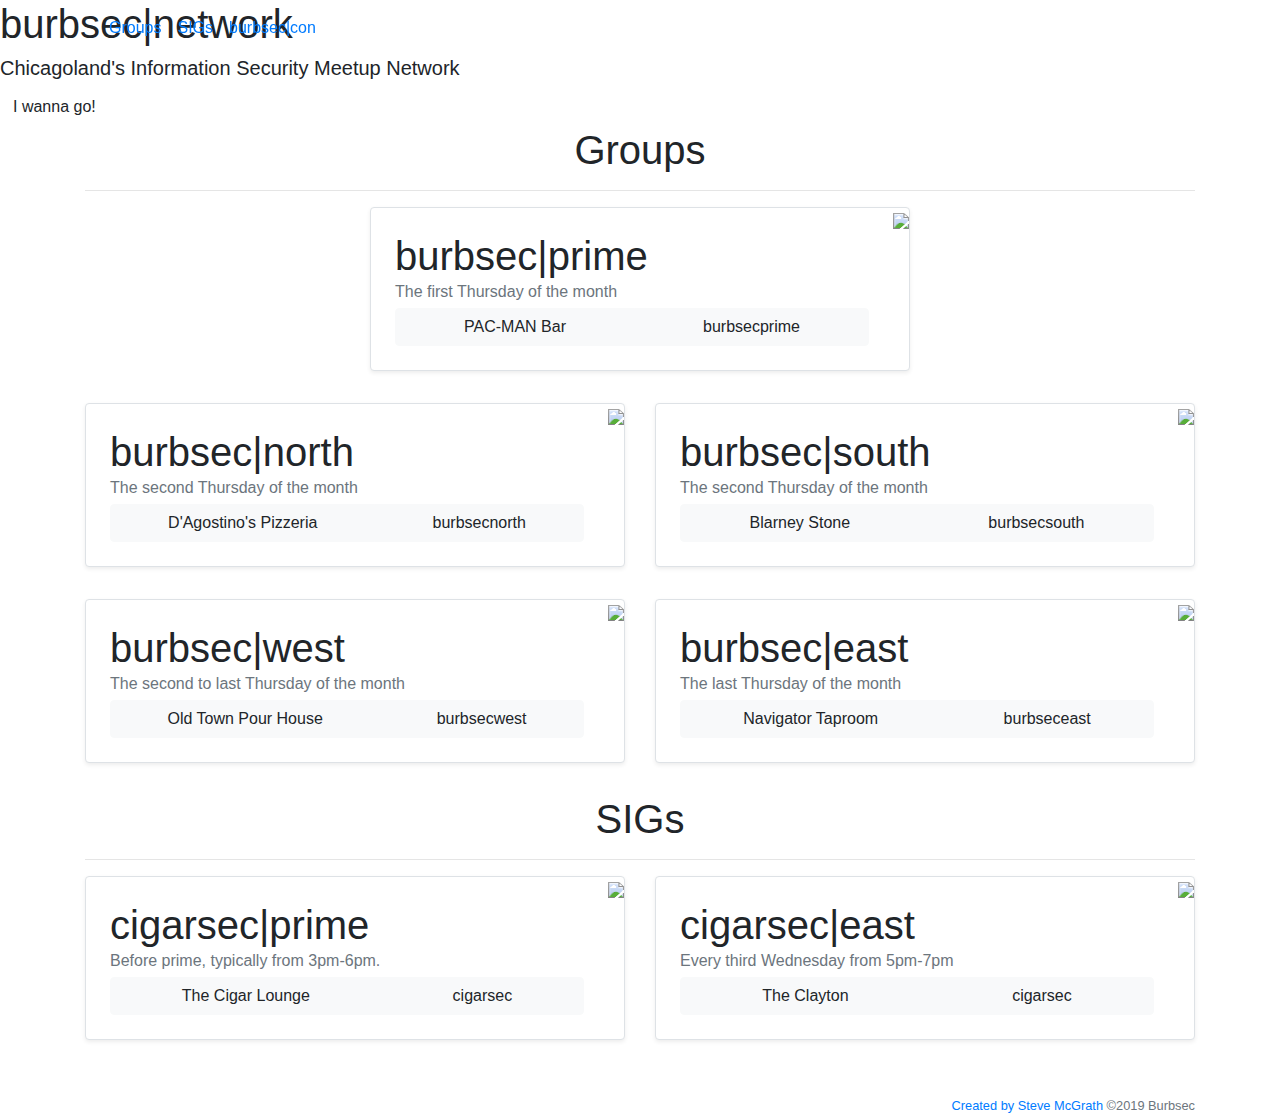
==== commit a7e60376: "Update index.html" ====
--- a/index.html
+++ b/index.html
@@ -1,1153 +1,273 @@
 <!DOCTYPE html>
-<html lang="en">
-
-<head>
+<html>
+  <head>
     <meta charset="utf-8">
+    <title>BurBsec|Network</title>
     <meta name="viewport" content="width=device-width, initial-scale=1.0">
-    <meta name="description" content="">
-    <meta name="author" content="">
-
-    <title>BurbSec|Network</title>
-
-    <!-- Bootstrap Core CSS -->
-    <link href="css/bootstrap.min.css" rel="stylesheet" type="text/css">
-
-    <!-- Fonts -->
-    <link href="font-awesome/css/font-awesome.min.css" rel="stylesheet" type="text/css">
-    <link href="css/animate.css" rel="stylesheet" />
-    <!-- Squad theme CSS -->
-    <link href="css/style.css" rel="stylesheet">
-    <link href="color/default.css" rel="stylesheet">
-    <link href="css/responsive-calendar.css" rel="stylesheet" media="screen">
-</head>
-
-<body id="page-top" data-spy="scroll" data-target=".navbar-custom">
-    <!-- Preloader -->
-    <div id="preloader">
-      <div id="load"></div>
+    <script src="https://kit.fontawesome.com/30ed7d6a7e.js"></script>
+    <link rel="stylesheet" href="https://stackpath.bootstrapcdn.com/bootstrap/4.3.1/css/bootstrap.min.css" integrity="sha384-ggOyR0iXCbMQv3Xipma34MD+dH/1fQ784/j6cY/iJTQUOhcWr7x9JvoRxT2MZw1T" crossorigin="anonymous">
+    <link href="https://cdnjs.cloudflare.com/ajax/libs/animate.css/3.7.2/animate.min.css" rel="stylesheet" />
+
+    <link rel="stylesheet" href="css/styles.css" />
+  </head>
+  <body class="bg-faded">
+    <header id="first">
+
+      <div class="header-content">
+        <div class="inner">
+          <h1>burbsec|<span class="pop-color">network</span></h1>
+          <h5 class="wow fadeIn text-normal wow fadeIn">Chicagoland's Information Security Meetup Network</h5>
+          <a href="#groups" class="btn btn-primary-outline btn-xl page-scroll wow fadeInUp m-t-3">I wanna go!</a>
+        </div>
+      </div>
+    </header>
+    <nav id="topNav" class="navbar fixed-top navbar-expand-sm">
+      <div class="container">
+        <button class="navbar-toggler" type="button" data-toggle="collapse" data-target="#collapsingNavbar">
+          <span>☰</span>
+        </button>
+        <a class="navbar-brand page-scroll" href="#"></a>
+        <div class="collapse navbar-collapse" id="collapsingNavbar">
+          <ul class="navbar-nav">
+            <li class="nav-item">
+              <a class="nav-link page-scroll" href="#groups">Groups</a>
+            </li>
+            <li class="nav-item">
+              <a class="nav-link page-scroll" href="#sigs">SIGs</a>
+            </li>
+            <li class="nav-item">
+              <a class="nav-link page-scroll" href="#con">burbsec|con</a>
+            </li>
+          </ul>
+        </div>
+      </div>
+    </nav>
+    <section id="groups">
+    <div class="container">
+        <div class="row">
+          <div class="col-lg-12 text-center">
+            <h1 class="mt-0 pop-color">Groups</h1>
+            <hr class="primary">
+          </div>
+        </div>
+      </div>
+      <div class="container">
+        <div class="row mb-2">
+          <!-- Burbsec Prime -->
+          <div class="col-md-6 mx-auto wow fadeInDown">
+            <div class="row no-gutters border rounded overflow-hidden flex-md-row mb-4 shadow-sm h-md-250 position-relative bg-white">
+              <div class="col p-4 d-flex flex-column">
+                <h1 class="mb-0">burbsec|<span class="pop-color">prime</span></h3>
+                <div class="mb-1 text-muted">
+                  The <span class="pop-color">first</span> Thursday of the month
+                </div>
+                <div class="btn-group" role="group" aria-label="Burbsec Prime">
+                  <a href="https://goo.gl/maps/BjfE9n7CdPChrxb29" target="_blank" class="btn btn-light">
+                    <i class="fas fa-map-marked-alt"></i>
+                    PAC-MAN Bar
+                  </a>
+                  <a href="https://twitter.com/burbsecprime" target="_blank" class="btn btn-light">
+                    <i class="fab fa-twitter"></i>
+                    burbsecprime
+                  </a>
+                </div>
+              </div>
+              <div class="col-auto d-sm-block d-md-none d-lg-block">
+                <img src="img/shield-prime.png" />
+              </div>
+            </div>
+          </div>
+        </div>
+
+        <div class="row mb-2">
+
+          <!-- Burbsec North -->
+          <div class="col-md-6 wow fadeInLeft">
+            <div class="row no-gutters border rounded overflow-hidden flex-md-row mb-4 shadow-sm h-md-250 position-relative bg-white">
+              <div class="col p-4 d-flex flex-column position-static">
+                <h1 class="mb-0">burbsec|<span class="pop-color">north</span></h3>
+                <div class="mb-1 text-muted">
+                  The <span class="pop-color">second</span> Thursday of the month
+                </div>
+                <div class="btn-group" role="group" aria-label="Burbsec North">
+                  <a href="https://goo.gl/maps/CDvyQHagzhe3JCqNA" target="_blank" class="btn btn-light">
+                    <i class="fas fa-map-marked-alt"></i>
+                    D'Agostino's Pizzeria
+                  </a>
+                  <a href="https://twitter.com/burbsecnorth" target="_blank" class="btn btn-light">
+                    <i class="fab fa-twitter"></i>
+                    burbsecnorth
+                  </a>
+                </div>
+              </div>
+              <div class="col-auto d-sm-block d-md-none d-lg-block">
+                <img src="img/shield-north.png" />
+              </div>
+            </div>
+          </div>
+
+          <!-- Burbsec South -->
+          <div class="col-md-6 wow fadeInRight">
+            <div class="row no-gutters border rounded overflow-hidden flex-md-row mb-4 shadow-sm h-md-250 position-relative bg-white">
+              <div class="col p-4 d-flex flex-column position-static">
+                <h1 class="mb-0">burbsec|<span class="pop-color">south</span></h3>
+                <div class="mb-1 text-muted">
+                  The <span class="pop-color">second</span> Thursday of the month
+                </div>
+                <div class="btn-group" role="group" aria-label="Burbsec South">
+                  <a href="https://goo.gl/maps/TVQH1rksC7fh2XCy9" target="_blank" class="btn btn-light">
+                    <i class="fas fa-map-marked-alt"></i>
+                    Blarney Stone
+                  </a>
+                  <a href="https://twitter.com/burbsecsouth" target="_blank" class="btn btn-light">
+                    <i class="fab fa-twitter"></i>
+                    burbsecsouth
+                  </a>
+                </div>
+              </div>
+              <div class="col-auto d-sm-block d-md-none d-lg-block">
+                <img src="img/shield-south.png" />
+              </div>
+            </div>
+          </div>
+        </div>
+
+        <div class="row mb-2">
+          <!-- Burbsec West -->
+          <div class="col-md-6 wow fadeInLeft">
+            <div class="row no-gutters border rounded overflow-hidden flex-md-row mb-4 shadow-sm h-md-250 position-relative bg-white">
+              <div class="col p-4 d-flex flex-column position-static">
+                <h1 class="mb-0">burbsec|<span class="pop-color">west</span></h3>
+                <div class="mb-1 text-muted">
+                  The <span class="pop-color">second to last</span> Thursday of the month
+                </div>
+                <div class="btn-group" role="group" aria-label="Burbsec West">
+                  <a href="https://goo.gl/maps/3znUBHG1NtP6A4sP7" target="_blank" class="btn btn-light">
+                    <i class="fas fa-map-marked-alt"></i>
+                    Old Town Pour House
+                  </a>
+                  <a href="https://twitter.com/burbsecwest" target="_blank" class="btn btn-light">
+                    <i class="fab fa-twitter"></i>
+                    burbsecwest
+                  </a>
+                </div>
+              </div>
+              <div class="col-auto d-sm-block d-md-none d-lg-block">
+                <img src="img/shield-west.png" />
+              </div>
+            </div>
+          </div>
+
+          <!-- Burbsec East -->
+          <div class="col-md-6 wow fadeInRight">
+            <div class="row no-gutters border rounded overflow-hidden flex-md-row mb-4 shadow-sm h-md-250 position-relative bg-white">
+              <div class="col p-4 d-flex flex-column position-static">
+                <h1 class="mb-0">burbsec|<span class="pop-color">east</span></h3>
+                <div class="mb-1 text-muted">
+                  The <span class="pop-color">last</span> Thursday of the month
+                </div>
+                <div class="btn-group" role="group" aria-label="Burbsec West">
+                  <a href="https://goo.gl/maps/SbUNYiHUWWVPWKQW6" target="_blank" class="btn btn-light">
+                    <i class="fas fa-map-marked-alt"></i>
+                    Navigator Taproom
+                  </a>
+                  <a href="https://twitter.com/burbseceast" target="_blank" class="btn btn-light">
+                    <i class="fab fa-twitter"></i>
+                    burbseceast
+                  </a>
+                </div>
+              </div>
+              <div class="col-auto d-sm-block d-md-none d-lg-block">
+                <img src="img/shield-east.png" />
+              </div>
+            </div>
+          </div>
+
+        </div>
+      </div>
     </div>
-
-    <nav class="navbar navbar-custom navbar-fixed-top" role="navigation">
-        <div class="container">
-            <div class="navbar-header page-scroll">
-                <button type="button" class="navbar-toggle" data-toggle="collapse" data-target=".navbar-main-collapse">
-                    <i class="fa fa-bars"></i>
-                </button>
-                <a class="navbar-brand" href="index.html">
-                    <h1>BURBSEC|<span class="logo-color-header">NETWORK</span></h1>
-                </a>
-            </div>
-
-            <!-- Collect the nav links, forms, and other content for toggling -->
-            <div class="collapse navbar-collapse navbar-right navbar-main-collapse">
-                <ul class="nav navbar-nav">
-                    <!-- <li class="active"><a href="#intro">Home</a></li> -->
-                    <li><a href="#about">About</a></li>
-                    <li><a href="#burbseccon">BurbsecCon</a></li>
-                    <li class="dropdown">
-                        <a href="#" class="dropdown-toggle" data-toggle="dropdown">Meetings <b class="caret"></b></a>
-                        <ul class="dropdown-menu">
-                            <li><a href="#prime">Prime</a></li>
-                            <li><a href="#north">North</a></li>
-                            <li><a href="#west">West</a></li>
-                            <li><a href="#east">East</a></li>
-                            <li><a href="#south">South</a></li>
-                        </ul>
-                    </li>
-                    <li class="dropdown">
-                        <a href="#" class="dropdown-toggle" data-toggle="dropdown">SIGs <b class="caret"></b></a>
-                        <ul class="dropdown-menu">
-                            <li><a href="#cigars">Cigars</a></li>
-                            <!--
-                            <li><a href="#gaming">Gaming</a></li>
-                            <li><a href="#racing">Racing</a></li>
-                            -->
-                        </ul>
-                    </li>
-                </ul>
-            </div>
-            <!-- /.navbar-collapse -->
-        </div>
-        <!-- /.container -->
-    </nav>
-
-    <!-- Section: intro -->
-    <section id="intro" class="intro">
-    
-        <div class="slogan">
-            <h2>WELCOME TO <span class="text_color">BURBSEC</span> </h2>
-            <h4>CHICAGO'S INFORMATION SECURITY MEETUP NETWORK</h4>
-        </div>
-        <div class="page-scroll">
-            <a href="#about" class="btn btn-circle">
-                <i class="fa fa-angle-double-down animated"></i>
-            </a>
-        </div>
     </section>
-    <!-- /Section: intro -->
-
-    <!-- Section: about -->
-    <section id="about" class="home-section text-center">
-        <div class="heading-about">
-            <div class="container">
-            <div class="row">
-                <div class="col-lg-8 col-lg-offset-2">
-                    <div class="wow bounceInDown" data-wow-delay="0.4s">
-                        <div class="section-heading">
-                            <h2>About us</h2>
-                            <div class="row center-block">
-                                <a href="https://www.irccloud.com/invite?channel=%23burbsec&hostname=irc.freenode.net&port=6697&ssl=1" target="_blank">
-                                    <img src="https://img.shields.io/badge/irc-%23burbsec-1e72ff.svg?style=flat"  height="20">
-                                </a height="94">
-                                <a href="https://slack.burbsec.com">
-                                    <img src="https://img.shields.io/badge/slack-%23general-de0657.svg?style=flat" height="20">
-                                </a>
-                                <a href="https://Twitter.com/burbsec">
-                                    <img src="https://img.shields.io/badge/Twitter-@burbsec-0295f4.svg?style=flat" height="20">
-                                </a>
-                                <a href="https://github.com/burbsec">
-                                    <img src="https://img.shields.io/badge/github-burbsec-4fd17b.svg?style=flat" height="20">
-                                </a>
-                            </div>
-                            <i class="fa fa-2x fa-angle-down"></i>
-                        </div>
-                    </div>
-                </div>
-            </div>
-            </div>
-        </div>
-        <div class="container">
-            <div class="row">
-                <div class="col-lg-2 col-lg-offset-5">
-                    <hr class="marginbot-50">
-                </div>
-            </div>
-            <div class="row">
-                <div class="col-sm-6 col-md-4">
-                    <div class="wow bounceInUp" data-wow-delay="0.2s">
-                        <div class="boxed-grey">
-                            <div class="inner">
-                                <h5>Who?</h5>
-                                <p>
-                                    As a sister meet-up to <a href="http://sockpuppet.org/chisec/">ChiSec</a>, 
-                                    BurbSec has become the Chicago Information Security Meet-Up Network for 
-                                    Info-Sec Professionals, Researchers, Hackers, and all things in-between!
-                                </p>
-                                <p>
-                                    Unlike other meetings, there are no “dues”, nothing to join, and no exploits 
-                                    to present! Don’t worry about being late, people will begin to roll in after-work 
-                                    around 5:30pm and we will finish up whenever people leave (generally 4 - 5 hours 
-                                    or so as people come and go).  What to expect? An informal night of great 
-                                    networking and lubricated conversations!
-                                </p>
-                            </div>
-                        </div>
-                    </div>
-                </div>
-                <div class="col-sm-6 col-md-4">
-                    <div class="wow bounceInUp" data-wow-delay="0.5s">
-                        <div class="boxed-grey">
-                            <div class="inner">
-                                <h5>Why?</h5>
-                                <p>
-                                    We're just like you and you will fit right in. We geek out on infosec, memes, 
-                                    beer, and compliance jokes (among other things). Our skill set ranges from 
-                                    novice to expert and includes paper hat making. There will be someone who 
-                                    you can ask tough questions and get answers as well as be asked tough questions 
-                                    and give answers.
-                                </p>
-                                <p>
-                                    Aside from finding like minded people, you will make contacts, friendships, 
-                                    and expand your network of professional connections with genuine people. 
-                                    These are the kind of connections that help you solve that tough problem at 
-                                    work, at home, or in the job market.
-                                </p>
-                                <p>
-                                    Have I mentioned that people come to BurbSec looking to hire and/or recruit?
-                                </p>
-                            </div>
-                        </div>
-                    </div>
-                </div>
-                <div class="col-sm-12 col-md-4">
-                    <div class="wow bounceInUp" data-wow-delay="0.8s">
-                    <div class="boxed-grey">
-                        <div class="inner">
-                            <h5>When?</h5>
-                            <!-- Responsive calendar - START -->
-                            <div class="responsive-calendar" id="events-calendar">
-                                <div class="controls">
-                                    <a class="pull-left" data-go="prev">
-                                        <div class="btn"><i class="glyphicon glyphicon-chevron-left"></i></div>
-                                    </a>
-                                    <h4><span data-head-year></span> <span data-head-month></span></h4>
-                                    <a class="pull-right" data-go="next">
-                                        <div class="btn"><i class="glyphicon glyphicon-chevron-right"></i></div>
-                                    </a>
-                                </div><hr/>
-                                <div class="day-headers">
-                                <div class="day header">Mon</div>
-                                <div class="day header">Tue</div>
-                                <div class="day header">Wed</div>
-                                <div class="day header">Thu</div>
-                                <div class="day header">Fri</div>
-                                <div class="day header">Sat</div>
-                                <div class="day header">Sun</div>
-                                </div>
-                                <div class="days" data-group="days">
-                                <!-- the place where days will be generated -->
-                                </div>
-                            </div>
-                            <!-- Responsive calendar - END -->
-                            <div class="row cal-legend">
-                                <div class="row">
-                                    <div class="col-lg-2 col-md-2 col-sm-2 col-xs-2 cal-active pull-left"></div>
-                                    <div class="col-lg-10 col-md-10 col-sm-10 col-xs-10 pull-left">Burbsec Meetup</div>
-                                </div>
-                                <div class="row">
-                                    <div class="col-lg-2 col-md-2 col-sm-2 col-xs-2 cal-racing pull-left"></div>
-                                    <div class="col-lg-10 col-md-10 col-sm-10 col-xs-10 pull-left">Racing Event</div>
-                                </div>
-                                <div class="row">
-                                    <div class="col-lg-2 col-md-2 col-sm-2 col-xs-2 cal-gaming pull-left"></div>
-                                    <div class="col-lg-10 col-md-10 col-sm-10 col-xs-10 pull-left">Gaming Event</div>
-                                </div>
-                                <div class="row">
-                                    <div class="col-lg-2 col-md-2 col-sm-2 col-xs-2 cal-cigars pull-left"></div>
-                                    <div class="col-lg-10 col-md-10 col-sm-10 col-xs-10 pull-left">Cigars Event</div>
-                                </div>
-                            </div>
-                        </div>
-                    </div>
-                    </div>
-                </div>
-            </div>      
-        </div>
+    <section id="sigs" class="bg-alt">
+      <div class="container">
+        <div class="row">
+          <div class="col-lg-12 text-center">
+            <h1 class="mt-0 pop-color">SIGs</h1>
+            <hr class="primary">
+          </div>
+        </div>
+      </div>
+      <div class="container wow fadeInUp">
+        <div class="row mb-2">
+
+          <!-- CigarSec Prime -->
+          <div class="col-md-6 mx-auto">
+            <div class="row no-gutters border rounded overflow-hidden flex-md-row mb-4 shadow-sm h-md-250 position-relative bg-white">
+              <div class="col p-4 d-flex flex-column">
+                <h1 class="mb-0">cigarsec|<span class="pop-color">prime</span></h3>
+                <div class="mb-1 text-muted">
+                  <span class="pop-color">Before prime</span>, typically from 3pm-6pm.
+                </div>
+                <div class="btn-group" role="group" aria-label="Burbsec Prime">
+                  <a href="https://goo.gl/maps/MFzryyKpcaSKcHL28" target="_blank" class="btn btn-light">
+                    <i class="fas fa-map-marked-alt"></i>
+                    The Cigar Lounge
+                  </a>
+                  <a href="https://twitter.com/cigarsec" target="_blank" class="btn btn-light">
+                    <i class="fab fa-twitter"></i>
+                    cigarsec
+                  </a>
+                </div>
+              </div>
+              <div class="col-auto d-sm-block d-md-none d-lg-block">
+                <img src="img/cigar.png" />
+              </div>
+            </div>
+          </div>
+
+          <!-- CigarSec East -->
+          <div class="col-md-6 mx-auto">
+            <div class="row no-gutters border rounded overflow-hidden flex-md-row mb-4 shadow-sm h-md-250 position-relative bg-white">
+              <div class="col p-4 d-flex flex-column">
+                <h1 class="mb-0">cigarsec|<span class="pop-color">east</span></h3>
+                <div class="mb-1 text-muted">
+                  Every <span class="pop-color">third Wednesday</span> from 5pm-7pm
+                </div>
+                <div class="btn-group" role="group" aria-label="Burbsec Prime">
+                  <a href="https://goo.gl/maps/8vjRBqQT7fea5Yk79" target="_blank" class="btn btn-light">
+                    <i class="fas fa-map-marked-alt"></i>
+                    The Clayton
+                  </a>
+                  <a href="https://twitter.com/cigarsec" target="_blank" class="btn btn-light">
+                    <i class="fab fa-twitter"></i>
+                    cigarsec
+                  </a>
+                </div>
+              </div>
+              <div class="col-auto d-sm-block d-md-none d-lg-block">
+                <img src="img/cigar.png" />
+              </div>
+            </div>
+          </div>
+
+        </div>
+      </div>
     </section>
-    <!-- /Section: about -->
-    
-    <!-- Section: burbsecon -->
-    <section id="burbseccon" class="home-section text-center bg-gray">
-        
-        <div class="heading-about">
-            <div class="container">
-                <div class="row">
-                    <div class="col-lg-8 col-lg-offset-2">
-                        <div class="wow bounceInDown" data-wow-delay="0.4s">
-                            <div class="section-heading">
-                            <h2>burbsec[<span class="logo-color">con</span>]</h2>
-                            <i class="fa fa-2x fa-angle-down"></i>
-
-                            </div>
-                        </div>
-                    </div>
-                </div>
-            </div>
-        </div>
-        <div class="container">
-            <div class="row">
-                <div class="col-lg-2 col-lg-offset-5">
-                    <hr class="marginbot-50">
-                </div>
-            </div>
-            <div class="row">
-                <div class="col-sm-4 col-md-4">
-                    <div class="wow fadeInLeft" data-wow-delay="0.2s">
-                        <div class="service-box">
-                            <div class="service-icon">
-                                <i class="fa fa-users" aria-hidden="true"></i>
-                            </div>
-                            <div class="service-desc">
-                                <div class="col-centered">
-                                    <a class="btn btn-skin social-Twitter btn-social" href="https://Twitter.com/search?q=%23burbsec" target="_blank">
-                                        <i class="fa fa-Twitter"></i> #burbseccon feed
-                                    </a>
-                                    <a class="btn btn-skin social-Twitter btn-social" href="https://Twitter.com/burbsec" target="_blank">
-                                        <i class="fa fa-Twitter"></i> @burbsec
-                                    </a>                           
-                                </div>
-                            </div>
-                        </div>
-                    </div>
-                </div>
-                <div class="col-sm-4 col-md-4">
-                    <div class="wow fadeInUp" data-wow-delay="0.2s">
-                        <div class="service-box">
-                            <div class="service-icon">
-                                <i class="fa fa-calendar" aria-hidden="true"></i>
-                            </div>
-                            <div class="service-desc">
-                                <h5>When</h5>
-                                <p><strong>May 5th, 2019 at 11:00</strong></p>
-                            </div>
-                        </div>
-                    </div>
-                </div>
-                <div class="col-sm-4 col-md-4">
-                    <div class="wow fadeInUp" data-wow-delay="0.2s">
-                        <div class="service-box">
-                            <div class="service-icon">
-                                <a href="https://www.google.com/maps?hl=en&q=chicago+il" target="_blank">
-                                    <i class="fa fa-map-marker" aria-hidden="true"></i>
-                                </a>
-                            </div>
-                            <div class="service-desc">
-                                <h5>Where</h5>
-                                    <address>
-                                        <span class="lead"><strong>TBD</strong></span>
-                                    </address>
-                            </div>
-                        </div>
-                    </div>
-                </div>
-            </div>
-            <div class="row">
-                <div class="col-sm-4 col-md-4">
-                    <div class="wow fadeInLeft" data-wow-delay="0.2s">
-                        <div class="service-box">
-                            <div class="service-icon">
-                                <h4>Why BurbSecCon?</h4>
-                            </div>
-                            <div class="service-desc">
-                                <p>BurbSec celebrates information security each and every week, and 
-                                    we thought what better way to unwind after Thotcon than to open 
-                                    our doors, enjoy a local pint, and celebrate Chicago's InfoSec 
-                                    community with old friends and new? Thotcon draws in many infosec
-                                    enthusiasts from well outside the Chicagoland region, making this
-                                    a particularly anticipated event, and we'd love to give these 
-                                    travelers a reason to stay and check out our beautiful city 
-                                    through the weekend.
-                                </p>
-                            </div>
-                        </div>
-                    </div>
-                </div>
-                <div class="col-sm-4 col-md-4">
-                    <div class="wow fadeInLeft" data-wow-delay="0.2s">
-                        <div class="service-box">
-                            <div class="service-icon">
-                                <h4>So is this a "Bsides?"</h4>
-                            </div>
-                            <div class="service-desc">
-                                <p>No. BurbSecCon is not affiliated with, and will not have the 
-                                    complexity of a typical Bsides. Info on Bsides Chicago can 
-                                    be found at <a href="http://bsideschicago.com">BSidesChicago.com</a>.
-                                </p>
-                            </div>
-                        </div>
-                    </div>
-                </div>
-                <div class="col-sm-4 col-md-4">
-                    <div class="wow fadeInLeft" data-wow-delay="0.2s">
-                        <div class="service-box">
-                            <div class="service-icon">
-                                <h4>So what will it have?</h4>
-                            </div>
-                            <div class="service-desc">
-                                <p>Geeks! Nerds! Normies! Boating enthusiasts! The primary purpose 
-                                    of the event is to be a "super-chill, low-key" hangout. We WILL 
-                                    have a single talk track with 5 and 20-minute blocks (stage, 
-                                    projector & mic will be provided). The Chicago Toool chapter 
-                                    will be out in force, and there will be board games and a contest 
-                                    or two. We'll have two private rooms in a cafe with GREAT food, 
-                                    a solid beer selection, and amazing coffee.
-                                </p>
-                            </div>
-                        </div>
-                    </div>
-                </div>
-            </div>
-            <div class="row">
-                <div class="col-sm-4 col-md-4">
-                    <div class="wow fadeInLeft" data-wow-delay="0.2s">
-                        <div class="service-box">
-                            <div class="service-icon">
-                                <h4>So where is it at?</h4>
-                            </div>
-                            <div class="service-desc">
-                                <p>This year's BurbSecCon is still in the planning stages and we have not yet decided on a final venue. Stay tuned!
-                                </p>
-                            </div>
-                        </div>
-                    </div>
-                </div>
-                <div class="col-sm-4 col-md-4">
-                    <div class="wow fadeInLeft" data-wow-delay="0.2s">
-                        <div class="service-box">
-                            <div class="service-icon">
-                                <h4>We're currently looking for sponsors! Hit up @J0hnnyXm4s on Twitter for info!</h4>
-                            </div>
-                            <div class="service-desc">
-                            </div>
-                        </div>
-                    </div>
-                </div>
-                <div class="col-sm-4 col-md-4">
-                    <div class="wow fadeInLeft" data-wow-delay="0.2s">
-                        <div class="service-box">
-                            <div class="service-icon">
-                                <h4>How much does it cost?</h4>
-                            </div>
-                            <div class="service-desc">
-                                <p>Nothing! We will be enforcing a strict Bring-Your-Own-Badge 
-                                    policy, so bring a badge you feel is the most (in)appropriate. 
-                                    Contests will be held for Best Badge in several categories. 
-                                    The bar/cafe and kitchen will not be covered, so that's also 
-                                    on you, but the prices are quite reasonable for the city.
-                                </p>
-                                <!--
-                                <a class="btn btn-skin" href="#" target="_blank">
-                                    <i class="fa fa-pencil" aria-hidden="true"></i> Submit to the CFP
-                                </a>
-                                -->
-                            </div>
-                        </div>
-                    </div>
-                </div>
-            </div>
-        </div>
-    </section>
-    <!-- /Section: burbsecon -->
-
-    <!-- Section: prime -->
-    <section id="prime" class="home-section text-center">
-        
-        <div class="heading-about">
-            <div class="container">
-                <div class="row">
-                    <div class="col-lg-8 col-lg-offset-2">
-                        <div class="wow bounceInDown" data-wow-delay="0.4s">
-                            <div class="section-heading">
-                            <h2>burbsec|<span class="logo-color">prime</span></h2>
-                            <i class="fa fa-2x fa-angle-down"></i>
-
-                            </div>
-                        </div>
-                    </div>
-                </div>
-            </div>
-        </div>
-        <div class="container">
-            <div class="row">
-                <div class="col-lg-2 col-lg-offset-5">
-                    <hr class="marginbot-50">
-                </div>
-            </div>
-            <div class="row">
-                <div class="col-sm-4 col-md-4">
-                    <div class="wow fadeInLeft" data-wow-delay="0.2s">
-                        <div class="service-box">
-                            <div class="service-icon">
-                                <img src="img/icons/shield-prime.png" alt="" />
-                            </div>
-                            <div class="service-desc">
-                                <div class="col-centered">
-                                    <a class="btn btn-skin social-Twitter btn-social" href="https://Twitter.com/search?q=%23burbsec" target="_blank">
-                                        <i class="fa fa-Twitter"></i> #burbsec feed
-                                    </a>
-                                    <a class="btn btn-skin social-Twitter btn-social" href="https://Twitter.com/burbsecprime" target="_blank">
-                                        <i class="fa fa-Twitter"></i> @burbsecprime
-                                    </a>                           
-                                </div>
-                            </div>
-                        </div>
-                    </div>
-                </div>
-                <div class="col-sm-4 col-md-4">
-                    <div class="wow fadeInUp" data-wow-delay="0.2s">
-                        <div class="service-box">
-                            <div class="service-icon">
-                                <i class="fa fa-calendar" aria-hidden="true"></i>
-                            </div>
-                            <div class="service-desc">
-                                <h5>When</h5>
-                                <p>Typically the <span class="logo-color"><strong>first Thursday</strong></span> of the month. <br>Check Twitter to confirm!.</p>
-                            </div>
-                        </div>
-                    </div>
-                </div>
-                <div class="col-sm-4 col-md-4">
-                    <div class="wow fadeInUp" data-wow-delay="0.2s">
-                        <div class="service-box">
-                            <div class="service-icon">
-                                <a href="https://goo.gl/maps/rMDCX" target="_blank">
-                                    <i class="fa fa-map-marker" aria-hidden="true"></i>
-                                </a>
-                            </div>
-                            <div class="service-desc">
-                                <h5>Where</h5>
-                                    <address>
-                                        <span class="lead"><strong>PAC-MAN Entertainment</strong></span><br />
-                                        2 Woodfield Mall, Unit A<br />
-                                        Schaumburg, IL 60173<br />
-                                        847.805.0257
-                                    </address>
-                            </div>
-                        </div>
-                    </div>
-                </div>P
-            </div>      
-        </div>
-    </section>
-    <!-- /Section: prime -->
-
-    <!-- Section: north -->
-    <section id="north" class="home-section text-center bg-gray">
-        
-        <div class="heading-about">
-            <div class="container">
-                <div class="row">
-                    <div class="col-lg-8 col-lg-offset-2">
-                        <div class="wow bounceInDown" data-wow-delay="0.4s">
-                            <div class="section-heading">
-                            <h2>burbsec|<span class="logo-color">north</span></h2>
-                            <i class="fa fa-2x fa-angle-down"></i>
-
-                            </div>
-                        </div>
-                    </div>
-                </div>
-            </div>
-        </div>
-        <div class="container">
-            <div class="row">
-                <div class="col-lg-2 col-lg-offset-5">
-                    <hr class="marginbot-50">
-                </div>
-            </div>
-            <div class="row">
-                <div class="col-sm-4 col-md-4">
-                    <div class="wow fadeInLeft" data-wow-delay="0.2s">
-                        <div class="service-box">
-                            <div class="service-icon">
-                                <img src="img/icons/shield-north.png" alt="" />
-                            </div>
-                            <div class="service-desc">
-                                <div class="col-centered">
-                                    <a class="btn btn-skin social-Twitter btn-social" href="https://Twitter.com/search?q=@burbsecnorth" target="_blank">
-                                        <i class="fa fa-Twitter"></i> @burbsecnorth feed
-                                    </a>
-                                    <a class="btn btn-skin social-Twitter btn-social" href="https://Twitter.com/burbsecnorth" target="_blank">
-                                        <i class="fa fa-Twitter"></i> @burbsecnorth
-                                    </a>                           
-                                </div>
-                            </div>
-                        </div>
-                    </div>
-                </div>
-                <div class="col-sm-4 col-md-4">
-                    <div class="wow fadeInUp" data-wow-delay="0.2s">
-                        <div class="service-box">
-                            <div class="service-icon">
-                                <i class="fa fa-calendar" aria-hidden="true"></i>
-                            </div>
-                            <div class="service-desc">
-                                <h5>When</h5>
-                                <p>Typically the <span class="logo-color"><strong>second Thursday</strong></span> of the month. <br>Check Twitter to confirm!.</p>
-                            </div>
-                        </div>
-                    </div>
-                </div>
-                <div class="col-sm-4 col-md-4">
-                    <div class="wow fadeInUp" data-wow-delay="0.2s">
-                        <div class="service-box">
-                            <div class="service-icon">
-                                <a href="https://goo.gl/maps/x05xp" target="_blank">
-                                    <i class="fa fa-map-marker" aria-hidden="true"></i>
-                                </a>
-                            </div>
-                            <div class="service-desc">
-                                <h5>Where</h5>
-                                    <address>
-                                        <span class="lead"><strong>Grandpa's Place</strong></span><br />
-                                        1868 Prairie Street<br />
-                                        Glenview, IL 60025<br />
-                                        847.724.1390
-                                    </address>
-                            </div>
-                        </div>
-                    </div>
-                </div>
-            </div>      
-        </div>
-    </section>
-    <!-- /Section: north -->
-
-    <!-- Section: south -->
-    <section id="south" class="home-section text-center">
-        
-        <div class="heading-about">
-            <div class="container">
-            <div class="row">
-                <div class="col-lg-8 col-lg-offset-2">
-                    <div class="wow bounceInDown" data-wow-delay="0.4s">
-                    <div class="section-heading">
-                    <h2>burbsec|<span class="logo-color">south</span></h2>
-                    <i class="fa fa-2x fa-angle-down"></i>
-
-                    </div>
-                    </div>
-                </div>
-            </div>
-            </div>
-        </div>
-        <div class="container">
-        <div class="row">
-            <div class="col-lg-2 col-lg-offset-5">
-                <hr class="marginbot-50">
-            </div>
-        </div>
-        <div class="row">
-            <div class="col-sm-4 col-md-4">
-                <div class="wow fadeInLeft" data-wow-delay="0.2s">
-                <div class="service-box">
-                    <div class="service-icon">
-                        <img src="img/icons/shield-south.png" alt="" />
-                    </div>
-                    <div class="service-desc">
-                        <div class="col-centered">
-                            <a class="btn btn-skin social-Twitter btn-social" href="https://Twitter.com/search?q=@burbsecsouth" target="_blank">
-                                <i class="fa fa-Twitter"></i> @burbsecsouth feed
-                            </a>
-                            <a class="btn btn-skin social-Twitter btn-social" href="https://Twitter.com/burbsecsouth" target="_blank">
-                                <i class="fa fa-Twitter"></i> @burbsecsouth
-                            </a>                           
-                        </div>
-                    </div>
-                </div>
-                </div>
-            </div>
-            <div class="col-sm-4 col-md-4">
-                <div class="wow fadeInUp" data-wow-delay="0.2s">
-                <div class="service-box">
-                    <div class="service-icon">
-                        <i class="fa fa-calendar" aria-hidden="true"></i>
-                    </div>
-                    <div class="service-desc">
-                        <h5>When</h5>
-                        <p>Typically the <span class="logo-color"><strong>second Thursday</strong></span> of the month. <br>Check Twitter to confirm!
-                        </p>
-                    </div>
-                </div>
-                </div>
-            </div>
-            <div class="col-sm-4 col-md-4">
-                <div class="wow fadeInUp" data-wow-delay="0.2s">
-                    <div class="service-box">
-                        <div class="service-icon">
-                            <a href="https://goo.gl/maps/JKziazYqq5n" target="_blank">
-                                <i class="fa fa-map-marker" aria-hidden="true"></i>
-                            </a>
-                        </div>
-                        <div class="service-desc">
-                    <h5>Where</h5>
-                        <address>
-                            <span class="lead"><strong>Blarney Stone Pub</strong></span><br />
-                            15400 Cicero AV<br />
-                            Oak Forest, IL 60452<br />
-                            708.535.4800
-                        </address>
-                    </div>
-                </div>
-                </div>
-            </div>
-        </div>      
-        </div>
-    </section>
-    <!-- /Section: south -->
-
-    <!-- Section: west -->
-    <section id="west" class="home-section text-center">
-        
-        <div class="heading-about">
-            <div class="container">
-            <div class="row">
-                <div class="col-lg-8 col-lg-offset-2">
-                    <div class="wow bounceInDown" data-wow-delay="0.4s">
-                    <div class="section-heading">
-                    <h2>burbsec|<span class="logo-color">west</span></h2>
-                    <i class="fa fa-2x fa-angle-down"></i>
-
-                    </div>
-                    </div>
-                </div>
-            </div>
-            </div>
-        </div>
-        <div class="container">
-        <div class="row">
-            <div class="col-lg-2 col-lg-offset-5">
-                <hr class="marginbot-50">
-            </div>
-        </div>
-        <div class="row">
-            <div class="col-sm-4 col-md-4">
-                <div class="wow fadeInLeft" data-wow-delay="0.2s">
-                <div class="service-box">
-                    <div class="service-icon">
-                        <img src="img/icons/shield-west.png" alt="" />
-                    </div>
-                    <div class="service-desc">
-                        <div class="col-centered">
-                            <a class="btn btn-skin social-Twitter btn-social" href="https://Twitter.com/search?q=burbsecwest" target="_blank">
-                                <i class="fa fa-Twitter"></i> burbsecwest feed
-                            </a>
-                            <a class="btn btn-skin social-Twitter btn-social" href="https://Twitter.com/burbsecwest" target="_blank">
-                                <i class="fa fa-Twitter"></i> @burbsecwest
-                            </a>                           
-                        </div>
-                    </div>
-                </div>
-                </div>
-            </div>
-            <div class="col-sm-4 col-md-4">
-                <div class="wow fadeInUp" data-wow-delay="0.2s">
-                <div class="service-box">
-                    <div class="service-icon">
-                        <i class="fa fa-calendar" aria-hidden="true"></i>
-                    </div>
-                    <div class="service-desc">
-                        <h5>When</h5>
-                        <p>Typically the <span class="logo-color"><strong>third Thursday</strong></span> of the month. <br>Check Twitter to confirm!.</p>
-                    </div>
-                </div>
-                </div>
-            </div>
-            <div class="col-sm-4 col-md-4">
-                <div class="wow fadeInUp" data-wow-delay="0.2s">
-                <div class="service-box">
-                    <div class="service-icon">
-                        <a href="https://goo.gl/maps/Szh3T5YKy3z" target="_blank">
-                            <i class="fa fa-map-marker" aria-hidden="true"></i>
-                        </a>
-                    </div>
-                    <div class="service-desc">
-                        <h5>Where</h5>
-                            <address>
-                                <span class="lead"><strong>Old Town Pour House</strong></span><br />
-                                1703 Freedom Dr<br />
-                                Naperville, IL 60563
-                            </address>
-                    </div>
-                </div>
-                </div>
-            </div>
-        </div>      
-        </div>
-    </section>
-    <!-- /Section: west -->
-    
-    <!-- Section: east -->
-    <section id="east" class="home-section text-center bg-gray">
-        
-        <div class="heading-about">
-            <div class="container">
-            <div class="row">
-                <div class="col-lg-8 col-lg-offset-2">
-                    <div class="wow bounceInDown" data-wow-delay="0.4s">
-                    <div class="section-heading">
-                    <h2>burbsec|<span class="logo-color">east</span></h2>
-                    <i class="fa fa-2x fa-angle-down"></i>
-
-                    </div>
-                    </div>
-                </div>
-            </div>
-            </div>
-        </div>
-        <div class="container">
-        <div class="row">
-            <div class="col-lg-2 col-lg-offset-5">
-                <hr class="marginbot-50">
-            </div>
-        </div>
-        <div class="row">
-            <div class="col-sm-4 col-md-4">
-                <div class="wow fadeInLeft" data-wow-delay="0.2s">
-                <div class="service-box">
-                    <div class="service-icon">
-                        <img src="img/icons/shield-east.png" alt="" />
-                    </div>
-                    <div class="service-desc">
-                        <div class="col-centered">
-                            <a class="btn btn-skin social-Twitter btn-social" href="https://Twitter.com/search?q=@burbseceast" target="_blank">
-                                <i class="fa fa-Twitter"></i> @burbseceast feed
-                            </a>
-                            <a class="btn btn-skin social-Twitter btn-social" href="https://Twitter.com/burbseceast" target="_blank">
-                                <i class="fa fa-Twitter"></i> @burbseceast
-                            </a>                           
-                        </div>
-                    </div>
-                </div>
-                </div>
-            </div>
-            <div class="col-sm-4 col-md-4">
-                <div class="wow fadeInUp" data-wow-delay="0.2s">
-                <div class="service-box">
-                    <div class="service-icon">
-                        <i class="fa fa-calendar" aria-hidden="true"></i>
-                    </div>
-                    <div class="service-desc">
-                        <h5>When</h5>
-                        <p>Typically the <span class="logo-color"><strong>last Thursday</strong></span> of the month. <br>Check Twitter to confirm!.</p>
-                    </div>
-                </div>
-                </div>
-            </div>
-            <div class="col-sm-4 col-md-4">
-                <div class="wow fadeInUp" data-wow-delay="0.2s">
-                <div class="service-box">
-                    <div class="service-icon">
-                        <a href="https://goo.gl/maps/1Y7ZyAf4Le82" target="_blank">
-                            <i class="fa fa-map-marker" aria-hidden="true"></i>
-                        </a>
-                    </div>
-                    <div class="service-desc">
-                        <h5>Where</h5>
-                            <address>
-                                <span class="lead"><strong>Navigator Taproom</strong></span><br />
-                                2211 N Milwaukee Ave #100<br />
-                                Chicago, IL 60647<br />
-                                773.687.9135
-                            </address>
-                    </div>
-                </div>
-                </div>
-            </div>
-        </div>      
-        </div>
-    </section>
-    <!-- /Section: east -->
-    
-    <!-- Section: cigars -->
-    <section id="cigars" class="home-section text-center bg-gray">
-        
-        <div class="heading-about">
-            <div class="container">
-            <div class="row">
-                <div class="col-lg-8 col-lg-offset-2">
-                    <div class="wow bounceInDown" data-wow-delay="0.4s">
-                    <div class="section-heading">
-                    <h2>burbsec|<span class="logo-color">cigars</span></h2>
-                    <i class="fa fa-2x fa-angle-down"></i>
-
-                    </div>
-                    </div>
-                </div>
-            </div>
-            </div>
-        </div>
-        <div class="container">
-        <div class="row">
-            <div class="col-lg-2 col-lg-offset-5">
-                <hr class="marginbot-50">
-            </div>
-        </div>
-        <div class="row">
-            <div class="col-sm-4 col-md-4">
-                <div class="wow fadeInLeft" data-wow-delay="0.2s">
-                <div class="service-box">
-                    <div class="service-icon">
-                        <img src="img/icons/cigar.png" alt="" />
-                    </div>
-                    <div class="service-desc">
-                        <div class="col-centered">
-                            <a class="btn btn-skin social-Twitter btn-social" href="https://Twitter.com/search?q=@cigarsec" target="_blank">
-                                <i class="fa fa-Twitter"></i> @cigarsec feed
-                            </a>
-                            <a class="btn btn-skin social-Twitter btn-social" href="https://Twitter.com/cigarsec" target="_blank">
-                                <i class="fa fa-Twitter"></i> @cigarsec
-                            </a>                           
-                        </div>
-                    </div>
-                </div>
-                </div>
-            </div>
-            <div class="col-sm-4 col-md-4">
-                <div class="wow fadeInUp" data-wow-delay="0.2s">
-                <div class="service-box">
-                    <div class="service-icon">
-                        <i class="fa fa-calendar" aria-hidden="true"></i>
-                    </div>
-                    <div class="service-desc">
-                        <h5>When</h5>
-                        <p>Typically impromptu, but events are occasionally scheduled. Stay tuned for a regular meetup!</span>
-                        <br>Check Twitter!</p>
-                    </div>
-                </div>
-                </div>
-            </div>
-            <div class="col-sm-4 col-md-4">
-                <div class="wow fadeInUp" data-wow-delay="0.2s">
-                <div class="service-box">
-                    <div class="service-icon">
-                        <a href="https://www.google.com/maps?hl=en&q=chicago+il" target="_blank">
-                            <i class="fa fa-map-marker" aria-hidden="true"></i>
-                        </a>
-                    </div>
-                    <div class="service-desc">
-                        <h5>Where</h5>
-                            <address>
-                                <span class="lead"><strong>Varies</strong></span><br />
-                            </address>
-                    </div>
-                </div>
-                </div>
-            </div>
-        </div>      
-        </div>
-    </section>
-    <!-- /Section: cigars -->
-
-    <!-- Section: gaming --><!--
-    <section id="gaming" class="home-section text-center">
-        
-        <div class="heading-about">
-            <div class="container">
-            <div class="row">
-                <div class="col-lg-8 col-lg-offset-2">
-                    <div class="wow bounceInDown" data-wow-delay="0.4s">
-                    <div class="section-heading">
-                    <h2>burbsec|<span class="logo-color">gaming</span></h2>
-                    <i class="fa fa-2x fa-angle-down"></i>
-
-                    </div>
-                    </div>
-                </div>
-            </div>
-            </div>
-        </div>
-        <div class="container">
-        <div class="row">
-            <div class="col-lg-2 col-lg-offset-5">
-                <hr class="marginbot-50">
-            </div>
-        </div>
-        <div class="row">
-            <div class="">
-                <div class="wow fadeInUp" data-wow-delay="0.2s">
-                <div class="service-box">
-                    <div class="service-desc">
-                        <h5>About</h5>
-                        <p>
-                            In our goal to provide a well-rounded whole life experience, 
-                            we have formed BurbSec Gaming. Like pen and paper RPGs? Cards 
-                            Against Humanity? Board Games? Artemis SBS? We exist to raise 
-                            your geek cred. 
-                        </p>
-                        <p>
-                            BurbSec gaming relies on participation from members from all three 
-                            meetings. If you can host, run a one-session RPG, or teach a board 
-                            game, please message us on Twitter. Otherwise, we schedule events at 
-                            Games Plus and Wandering Dragon Game Shop.
-                        </p>
-                    </div>
-                </div>
-                </div>
-            </div>
-        </div>
-        <div class="row">
-            <div class="col-sm-4 col-md-4">
-                <div class="wow fadeInLeft" data-wow-delay="0.2s">
-                <div class="service-box">
-                    <div class="service-icon">
-                        <img src="img/icons/dice.png" alt="" />
-                    </div>
-                    <div class="service-desc">
-                        <div class="col-centered">
-                            <a class="btn btn-skin social-Twitter btn-social" href="https://Twitter.com/search?q=burbsecgaming" target="_blank">
-                                <i class="fa fa-Twitter"></i> burbsecgaming feed
-                            </a>
-                            <a class="btn btn-skin social-Twitter btn-social" href="https://Twitter.com/burbsecgaming" target="_blank">
-                                <i class="fa fa-Twitter"></i> @burbsecgaming 
-                            </a>                           
-                        </div>
-                    </div>
-                </div>
-                </div>
-            </div>
-            <div class="col-sm-4 col-md-4">
-                <div class="wow fadeInUp" data-wow-delay="0.2s">
-                <div class="service-box">
-                    <div class="service-icon">
-                        <a href="https://goo.gl/maps/5wmI7" target="_blank">
-    <i class="fa fa-map-marker" aria-hidden="true"></i>
-                        </a>
-                    </div>
-                    <div class="service-desc">
-                        <h5>Where</h5>
-                            <address>
-                                <span class="lead"><strong>Games Plus</strong></span><br />
-                                101 West Prospect Avenue<br />
-                                Mount Prospect, IL 60056<br />
-                                847.577.9656
-                            </address>
-                    </div>
-                </div>
-                </div>
-            </div>          
-            <div class="col-sm-4 col-md-4">
-                <div class="wow fadeInUp" data-wow-delay="0.2s">
-                <div class="service-box">
-                    <div class="service-icon">
-                        <a href="https://goo.gl/maps/Z8DTU" target="_blank">
-    <i class="fa fa-map-marker" aria-hidden="true"></i>
-                        </a>
-                    </div>
-                    <div class="service-desc">
-                        <h5>Where</h5>
-                            <address>
-                                <span class="lead"><strong>Wandering Dragon Game Shoppe</strong></span><br />
-                                15032 South Des Plaines Street<br />
-                                Plainfield, IL 60544<br />
-                                815.267.6245
-                            </address>
-                    </div>
-                </div>
-                </div>
-            </div>
-        </div>      
-        </div>
-    </section>
-    <!-- /Section: gaming -->
-
-    <!-- Section: racing --><!--
-    <section id="racing" class="home-section text-center bg-gray">
-        
-        <div class="heading-about">
-            <div class="container">
-            <div class="row">
-                <div class="col-lg-8 col-lg-offset-2">
-                    <div class="wow bounceInDown" data-wow-delay="0.4s">
-                    <div class="section-heading">
-                    <h2>burbsec|<span class="logo-color">racing</span></h2>
-                    <i class="fa fa-2x fa-angle-down"></i>
-
-                    </div>
-                    </div>
-                </div>
-            </div>
-            </div>
-        </div>
-        <div class="container">
-        <div class="row">
-            <div class="col-lg-2 col-lg-offset-5">
-                <hr class="marginbot-50">
-            </div>
-        </div>
-        <div class="row">
-            <div class="">
-                <div class="wow fadeInUp" data-wow-delay="0.2s">
-                <div class="service-box">
-                    <div class="service-desc">
-                        <h5>About</h5>
-                        <p>
-                            BurbSec Racing is a fun way for a lot of us infosec professionals, hackers,
-                            researchers, and other folks to get together, burn some stress (and maybe a
-                            little rubber), and have a little fun racing each other in some kart racing.
-                        </p>
-                        <p>
-                            No, these karts aren't the Mario Kart kind (however that may be an interesting
-                            idea for another day), the karts that we race can pull over a lateral G and
-                            can accelerate to 40mph.  They are some serious equipment and serious fun.
-                        </p>
-                        <p>
-                            Interested?  Simply show up to the next event and let us know on Twitter!
-                        </p>
-                    </div>
-                </div>
-                </div>
-            </div>
-        </div>
-        <div class="row">
-            <div class="col-sm-4 col-md-4">
-                <div class="wow fadeInLeft" data-wow-delay="0.2s">
-                <div class="service-box">
-                    <div class="service-icon">
-                        <img src="img/icons/kart.png" alt="" />
-                    </div>
-                    <div class="service-desc">
-                        <div class="col-centered">
-                            <a class="btn btn-skin social-Twitter btn-social" href="https://Twitter.com/search?q=%23burbsecracing" target="_blank">
-                                <i class="fa fa-Twitter"></i> #burbsecracing feed
-                            </a>                     
-                        </div>
-                    </div>
-                </div>
-                </div>
-            </div>
-            <div class="col-sm-4 col-md-4">
-                <div class="wow fadeInUp" data-wow-delay="0.2s">
-                <div class="service-box">
-                    <div class="service-icon">
-                        <a href="#about"><i class="fa fa-calendar" aria-hidden="true"></i></a>
-                    </div>
-                    <div class="service-desc">
-                        <h5>When</h5>
-                        <p>Please see the calendar in the <a href="#about"><span class="logo-color"><strong>about</strong></span></a> section for the next available time.</p>
-                    </div>
-                </div>
-                </div>
-            </div>
-            <div class="col-sm-4 col-md-4">
-                <div class="wow fadeInUp" data-wow-delay="0.2s">
-                <div class="service-box">
-                    <div class="service-icon">
-                        <a href="https://goo.gl/maps/qul40" target="_blank">
-    <i class="fa fa-map-marker" aria-hidden="true"></i>
-                        </a>
-                    </div>
-                    <div class="service-desc">
-                        <h5>Where</h5>
-                            <address>
-                                <span class="lead"><strong>K1 Speed</strong></span><br />
-                                2381 West Army Trail Road<br />
-                                Addison, IL 60101<br />
-                                630.433.3700
-                            </address>
-                    </div>
-                </div>
-                </div>
-            </div>
-        </div>      
-        </div>
-    </section>
-    <!-- /Section: racing -->
-
-    <footer>
-        <div class="container">
-            <div class="row">
-                <div class="col-md-12 col-lg-12">
-                    <div class="wow shake" data-wow-delay="0.4s">
-                        <div class="page-scroll marginbot-30">
-                            <a href="#intro" id="totop" class="btn btn-circle">
-                                <i class="fa fa-angle-double-up animated"></i>
-                            </a>
-                        </div>
-                    </div>
-                    <p>&copy;Copyright 2015 - BurbSec. All rights reserved.</p>
-                </div>
-            </div>  
-        </div>
+    <footer id="footer">
+      <div class="container">
+        <br>
+        <span class="float-right text-muted small"><a href="http://stevemcgrath.io">Created by Steve McGrath</a> ©2019 Burbsec</span>
+      </div>
     </footer>
-
-    <!-- Core JavaScript Files -->
-    <script src="js/jquery.min.js"></script>
-    <script src="js/bootstrap.min.js"></script>
-    <script src="js/jquery.easing.min.js"></script> 
-    <script src="js/jquery.scrollTo.js"></script>
-    <script src="js/wow.min.js"></script>
-    <script src="js/responsive-calendar.min.js"></script>
-    <script src="js/calendar-dates.js"></script>
-    <!-- Custom Theme JavaScript -->
-    <script src="js/custom.js"></script>
-    <script type="text/javascript">
-        $(document).ready(function() {
-            $('#events-calendar').responsiveCalendar({
-                events: calendar_events, 
-            });
-        });
-    </script>
-</body>
-
+    <!--scripts loaded here-->
+
+    <script src="https://cdnjs.cloudflare.com/ajax/libs/tether/1.4.7/js/tether.min.js"></script>
+
+    <script src="https://code.jquery.com/jquery-3.3.1.slim.min.js" integrity="sha384-q8i/X+965DzO0rT7abK41JStQIAqVgRVzpbzo5smXKp4YfRvH+8abtTE1Pi6jizo" crossorigin="anonymous"></script>
+    <script src="https://cdnjs.cloudflare.com/ajax/libs/popper.js/1.14.7/umd/popper.min.js" integrity="sha384-UO2eT0CpHqdSJQ6hJty5KVphtPhzWj9WO1clHTMGa3JDZwrnQq4sF86dIHNDz0W1" crossorigin="anonymous"></script>
+    <script src="https://stackpath.bootstrapcdn.com/bootstrap/4.3.1/js/bootstrap.min.js" integrity="sha384-JjSmVgyd0p3pXB1rRibZUAYoIIy6OrQ6VrjIEaFf/nJGzIxFDsf4x0xIM+B07jRM" crossorigin="anonymous"></script>
+
+    <script src="https://cdnjs.cloudflare.com/ajax/libs/jquery-easing/1.4.1/jquery.easing.min.js"></script>
+    <script src="https://cdnjs.cloudflare.com/ajax/libs/wow/1.1.2/wow.min.js"></script>
+    <script src="js/scripts.js"></script>
+  </body>
 </html>
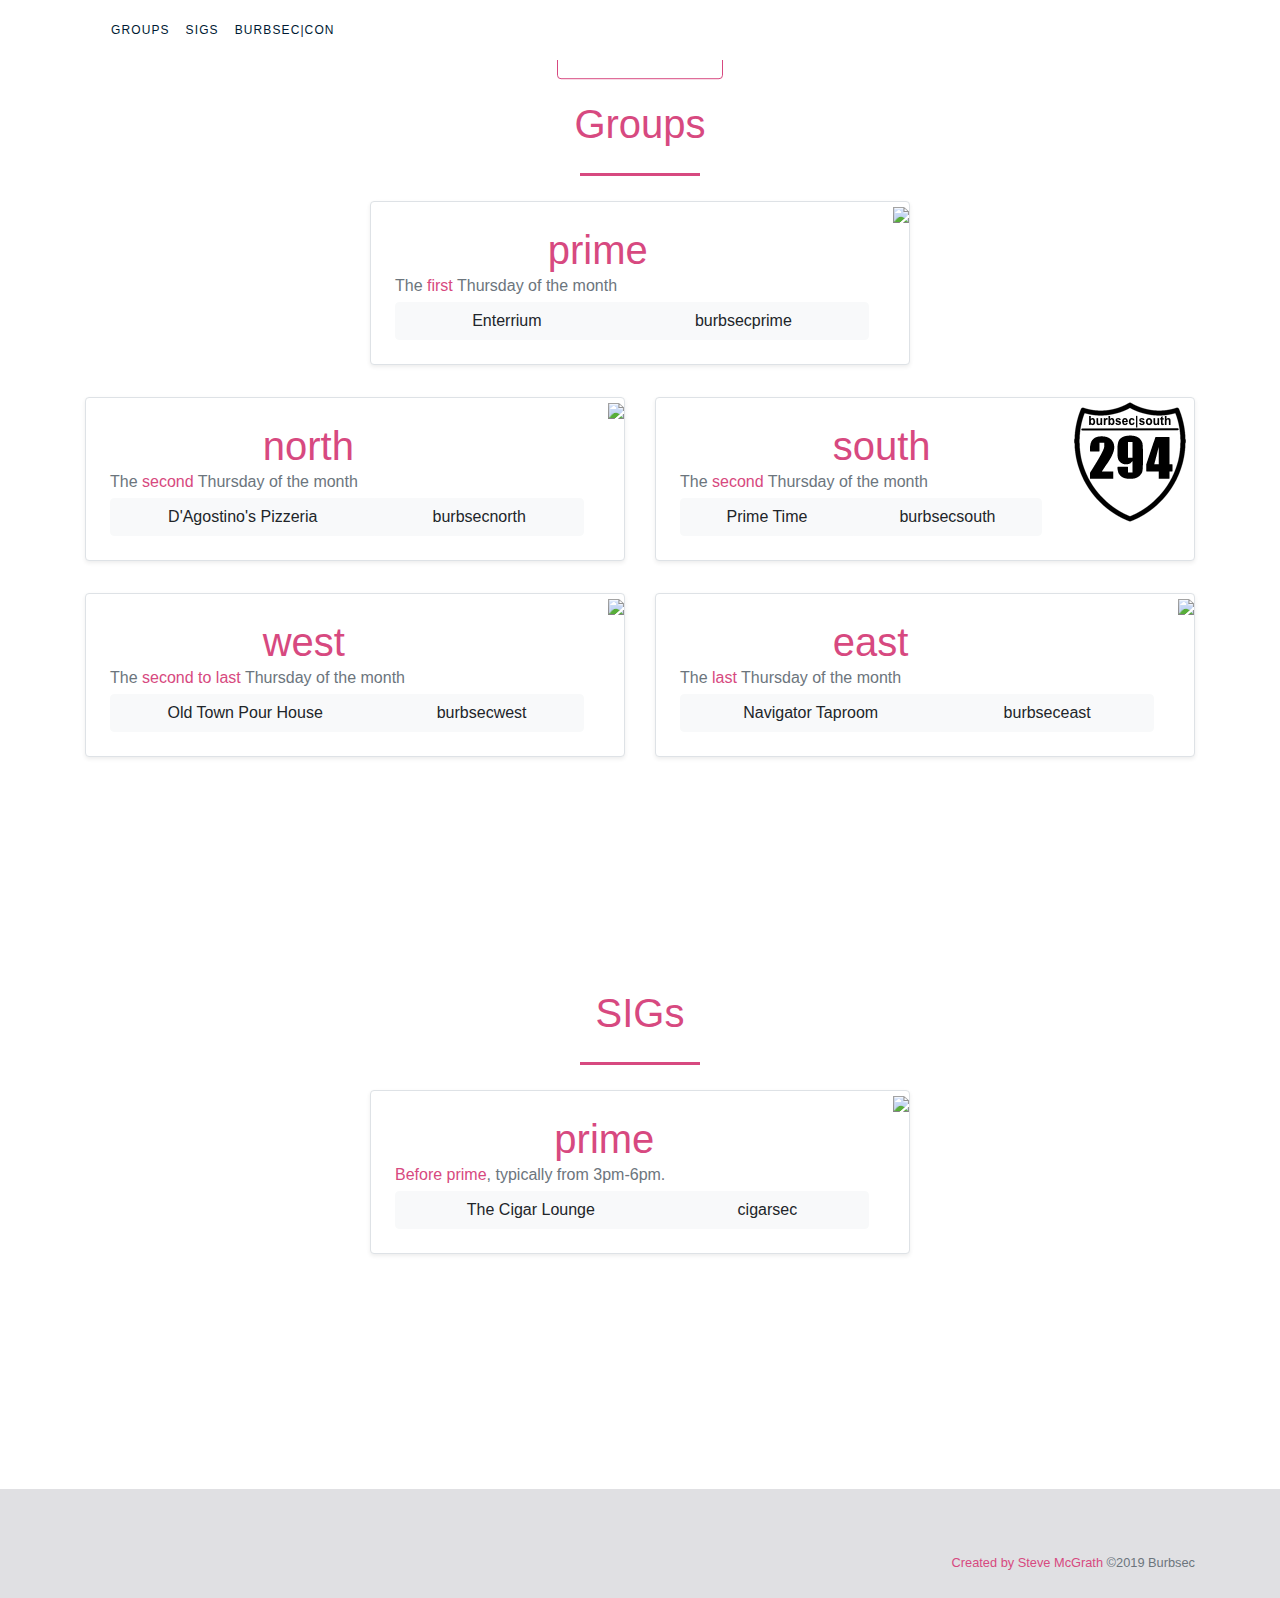
==== commit 3e59eb82: "Updated Burbsec South & Cigarsec East" ====
--- a/index.html
+++ b/index.html
@@ -2,7 +2,7 @@
 <html>
   <head>
     <meta charset="utf-8">
-    <title>BurBsec|Network</title>
+    <title>burbsec|network</title>
     <meta name="viewport" content="width=device-width, initial-scale=1.0">
     <script src="https://kit.fontawesome.com/30ed7d6a7e.js"></script>
     <link rel="stylesheet" href="https://stackpath.bootstrapcdn.com/bootstrap/4.3.1/css/bootstrap.min.css" integrity="sha384-ggOyR0iXCbMQv3Xipma34MD+dH/1fQ784/j6cY/iJTQUOhcWr7x9JvoRxT2MZw1T" crossorigin="anonymous">
@@ -64,7 +64,7 @@
                 <div class="btn-group" role="group" aria-label="Burbsec Prime">
                   <a href="https://goo.gl/maps/BjfE9n7CdPChrxb29" target="_blank" class="btn btn-light">
                     <i class="fas fa-map-marked-alt"></i>
-                    PAC-MAN Bar
+                    Enterrium
                   </a>
                   <a href="https://twitter.com/burbsecprime" target="_blank" class="btn btn-light">
                     <i class="fab fa-twitter"></i>
@@ -115,9 +115,9 @@
                   The <span class="pop-color">second</span> Thursday of the month
                 </div>
                 <div class="btn-group" role="group" aria-label="Burbsec South">
-                  <a href="https://goo.gl/maps/TVQH1rksC7fh2XCy9" target="_blank" class="btn btn-light">
-                    <i class="fas fa-map-marked-alt"></i>
-                    Blarney Stone
+                  <a href="https://goo.gl/maps/PfyeoM4WvJhG5tDTA" target="_blank" class="btn btn-light">
+                    <i class="fas fa-map-marked-alt"></i>
+                    Prime Time
                   </a>
                   <a href="https://twitter.com/burbsecsouth" target="_blank" class="btn btn-light">
                     <i class="fab fa-twitter"></i>
@@ -211,31 +211,6 @@
                   <a href="https://goo.gl/maps/MFzryyKpcaSKcHL28" target="_blank" class="btn btn-light">
                     <i class="fas fa-map-marked-alt"></i>
                     The Cigar Lounge
-                  </a>
-                  <a href="https://twitter.com/cigarsec" target="_blank" class="btn btn-light">
-                    <i class="fab fa-twitter"></i>
-                    cigarsec
-                  </a>
-                </div>
-              </div>
-              <div class="col-auto d-sm-block d-md-none d-lg-block">
-                <img src="img/cigar.png" />
-              </div>
-            </div>
-          </div>
-
-          <!-- CigarSec East -->
-          <div class="col-md-6 mx-auto">
-            <div class="row no-gutters border rounded overflow-hidden flex-md-row mb-4 shadow-sm h-md-250 position-relative bg-white">
-              <div class="col p-4 d-flex flex-column">
-                <h1 class="mb-0">cigarsec|<span class="pop-color">east</span></h3>
-                <div class="mb-1 text-muted">
-                  Every <span class="pop-color">third Wednesday</span> from 5pm-7pm
-                </div>
-                <div class="btn-group" role="group" aria-label="Burbsec Prime">
-                  <a href="https://goo.gl/maps/8vjRBqQT7fea5Yk79" target="_blank" class="btn btn-light">
-                    <i class="fas fa-map-marked-alt"></i>
-                    The Clayton
                   </a>
                   <a href="https://twitter.com/cigarsec" target="_blank" class="btn btn-light">
                     <i class="fab fa-twitter"></i>
--- a/css/styles.css
+++ b/css/styles.css
@@ -0,0 +1,348 @@
+
+body {
+    width: 100%;
+    height: 100%;
+}
+
+body {
+    /*font-family: 'Montserrat','Helvetica Neue',Arial,sans-serif;*/
+    color: #fff;
+    webkit-tap-highlight-color: #222;
+    top:0;
+}
+
+/* workaround modal-open padding issue */
+body.modal-open {
+    padding-right:0 ;
+}
+
+hr {
+    max-width: 120px;
+    border-width: 3px;
+    opacity: 0.08;
+    margin-top: 25px;
+    margin-bottom: 25px;
+}
+
+hr.light {
+    border-color: #fff;
+    opacity: 1;
+}
+
+hr.primary {
+    border-color: #D74980;
+    opacity: 1;
+}
+
+a {
+    color: #D74980;
+    -webkit-transition: all .35s;
+    -moz-transition: all .35s;
+    transition: all .35s;
+}
+
+a:hover,
+a:focus {
+    color: #222;
+    outline: 0;
+}
+
+p {
+    font-size: 17px;
+    line-height: 1.7;
+    margin-bottom: 20px;
+    font-family:'Helvetica Neue',Arial,sans-serif;
+}
+
+.text-normal {
+    font-family:'Helvetica Neue',Arial,sans-serif;
+}
+
+.wide-space {
+    letter-spacing: 1.6px;
+}
+
+.icon-lg {
+    font-size: 50px;
+    line-height: 18px;
+}
+
+.bg-primary {
+    background-color: #D74980;
+}
+
+.bg-alt {
+    background-color: #fff;
+}
+
+.text-faded {
+    color: rgba(245,245,245,0.7);
+}
+
+.text-dark {
+    color: #001A33;
+}
+
+.text-light {
+    color: #fff;
+}
+
+.text-light:hover,.text-light:focus {
+    color: #eee;
+    text-decoration:none;
+}
+
+.text-primary, .pop-color {
+    color: #D74980;
+}
+
+section {
+    padding: 70px 0;
+}
+
+aside {
+    padding: 45px 0;
+}
+
+footer {
+    padding: 45px;
+    padding-top: 40px;
+    background-color: #e0e0e3;
+}
+
+footer h4, footer h6 {
+    color:#fff;
+}
+
+.navbar {
+    border-color: rgba(35,35,35,.05);
+    background-color: #fff;
+    -webkit-transition: all .4s;
+    -moz-transition: all .4s;
+    transition: all .4s;
+}
+
+.navbar-brand {
+    color: #D74980;
+    padding: 1px;
+    line-height: 1.90em;
+    -webkit-transition: padding .2s ease-in;
+    -moz-transition: padding .2s ease-in;
+    transition: padding .2s ease-in;
+    float:none;
+}
+
+.navbar-brand:hover,
+.navbar-brand:focus {
+    color: #D74980;
+}
+
+.navbar .navbar-toggle:focus, .navbar-default .navbar-toggle:hover {
+    background-color: #001A33;
+}
+.navbar .navbar-toggle, .navbar-default .navbar-collapse {
+    border-color: transparent;
+}
+
+.navbar .navbar-nav > li>a,
+.navbar .navbar-nav>li>a:focus {
+    font-size: 12px;
+    color: #001A33;
+    text-transform: uppercase;
+}
+
+.navbar .navbar-nav>li>a:hover,
+.navbar .navbar-nav>li>a:focus:hover {
+    color: #D74980;
+}
+
+.navbar .navbar-nav .nav-link.active,
+.navbar .navbar-nav .nav-link.active:focus {
+    color: #D74980 !important;
+    background-color: transparent;
+}
+
+/* responsive nav */
+@media(max-width:48em) {
+    .navbar .navbar-nav>.nav-item {
+        float: none;
+        margin-left: .1rem;
+    }
+    .navbar .navbar-nav {
+        float:none !important;
+    }
+}
+
+@media(min-width:48em) {
+    .navbar {
+        border-color: transparent;
+        background-color: #fff;
+        min-height: 60px;
+    }
+
+    .navbar-brand {
+        color: #D74980;
+        float: left;
+        padding-left: 1px;
+    }
+
+    .navbar .navbar-brand:hover,
+    .navbar .navbar-brand:focus {
+        color: #001A33;
+    }
+
+    .navbar .navbar-nav > li > a,
+    .navbar .navbar-nav> li > a:focus {
+        color: #001A33;
+        letter-spacing: 1.1px;
+    }
+
+    .navbar .navbar-nav > li > a:hover,
+    .navbar .navbar-nav > li > a:focus:hover {
+        color: #001A33;
+    }
+
+    #topNav {
+      background-color:#fff;
+    }
+
+}
+
+header {
+    position: relative;
+    min-height: auto;
+    text-align: center;
+    color: #001A33;
+    width: 100%;
+    background-image: url(../img/background.png);
+    background-position: 100% 100%;
+    background-repeat: no-repeat;
+    background-size: cover;
+}
+
+header .header-content {
+    position: relative;
+    width: 100%;
+    padding: 100px 15px;
+    text-align: center;
+    z-index: 2;
+}
+
+header .header-content .inner h1 {
+    margin-top: 0;
+    margin-bottom: 0;
+}
+
+header .header-content .inner p {
+    margin-bottom: 50px;
+    font-size: 16px;
+    font-weight: 300;
+    color: #222;
+}
+
+@media(min-width:34em) {
+    .icon-lg {
+        font-size: 80px;
+    }
+
+    header {
+        min-height: 100%;
+    }
+
+    header .header-content {
+        position: absolute;
+        top: 50%;
+        padding: 0 50px;
+        -webkit-transform: translateY(-50%);
+        -ms-transform: translateY(-50%);
+        transform: translateY(-50%);
+    }
+
+    header .header-content .inner {
+        margin-right: auto;
+        margin-left: auto;
+        max-width: 1000px;
+    }
+
+    header .header-content .inner h1 {
+        font-size: 53px;
+    }
+
+    header .header-content .inner p {
+        margin-right: auto;
+        margin-left: auto;
+        max-width: 80%;
+        font-size: 18px;
+    }
+
+    section {
+        min-height: 600px;
+        padding: 100px 0;
+    }
+
+}
+
+.list-group-item, .card-footer {
+    background-color:transparent;
+}
+
+textarea {
+    resize: none;
+}
+
+.call-to-action h2 {
+    margin: 0 auto 20px;
+}
+
+.btn.btn-primary {
+    background-color: transparent;
+    border:1px solid #D74980;
+    -webkit-transition: all .35s;
+    -moz-transition: all .35s;
+    transition: all .35s;
+    color:#D74980;
+}
+
+.btn.btn-primary:hover {
+    opacity: 0.7;
+}
+
+.btn-primary-outline {
+    border-color:#D74980;
+    color:#D74980;
+}
+.btn-primary-outline:hover, .btn-light:hover {
+    background-color:#D74980;
+    color: #fff;
+}
+
+.btn-xl {
+    padding: 15px 30px;
+    font-size: 20px;
+}
+
+::-moz-selection {
+    text-shadow: none;
+    color: #fff;
+    background: #222;
+}
+
+::selection {
+    text-shadow: none;
+    color: #fff;
+    background: #222;
+}
+
+img::selection {
+    color: #fff;
+    background: 0 0;
+}
+
+img::-moz-selection {
+    color: #fff;
+    background: 0 0;
+}
+
+.bg-white {
+    background-color: #ffffff;
+}
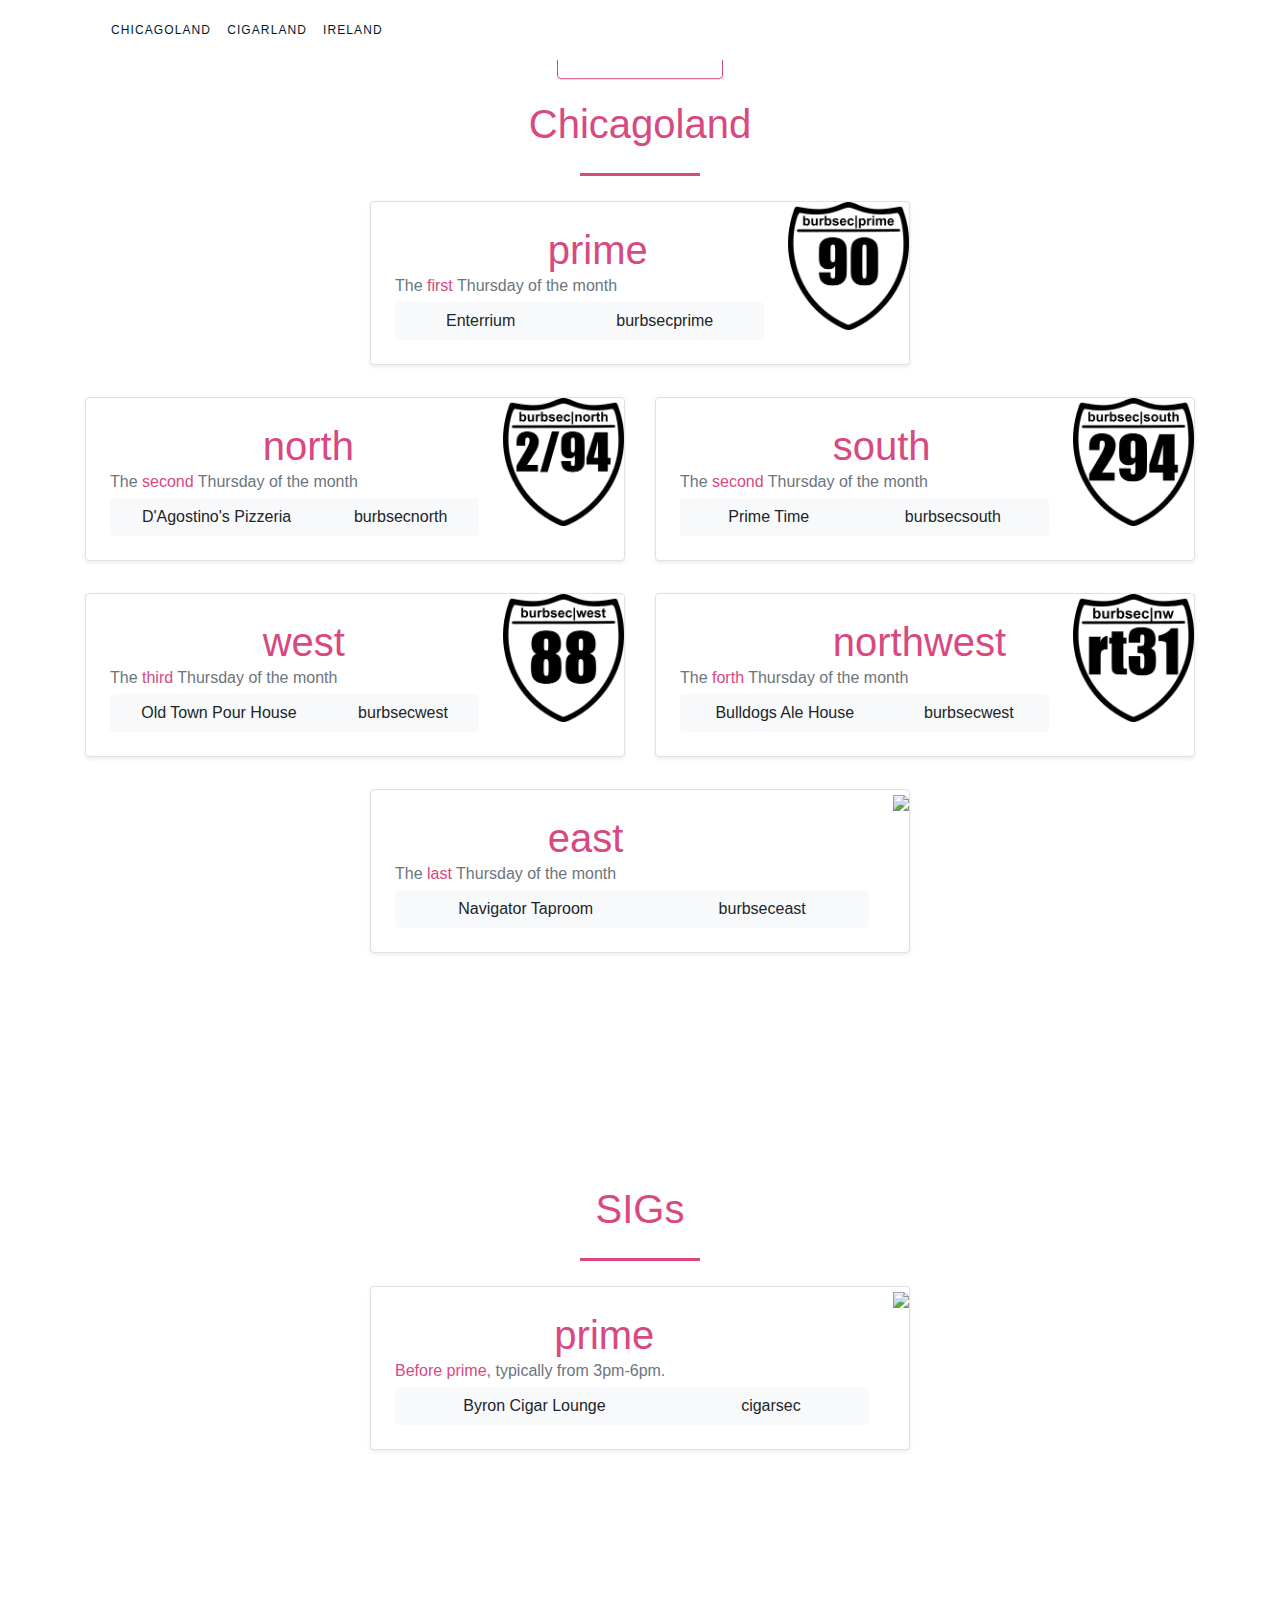
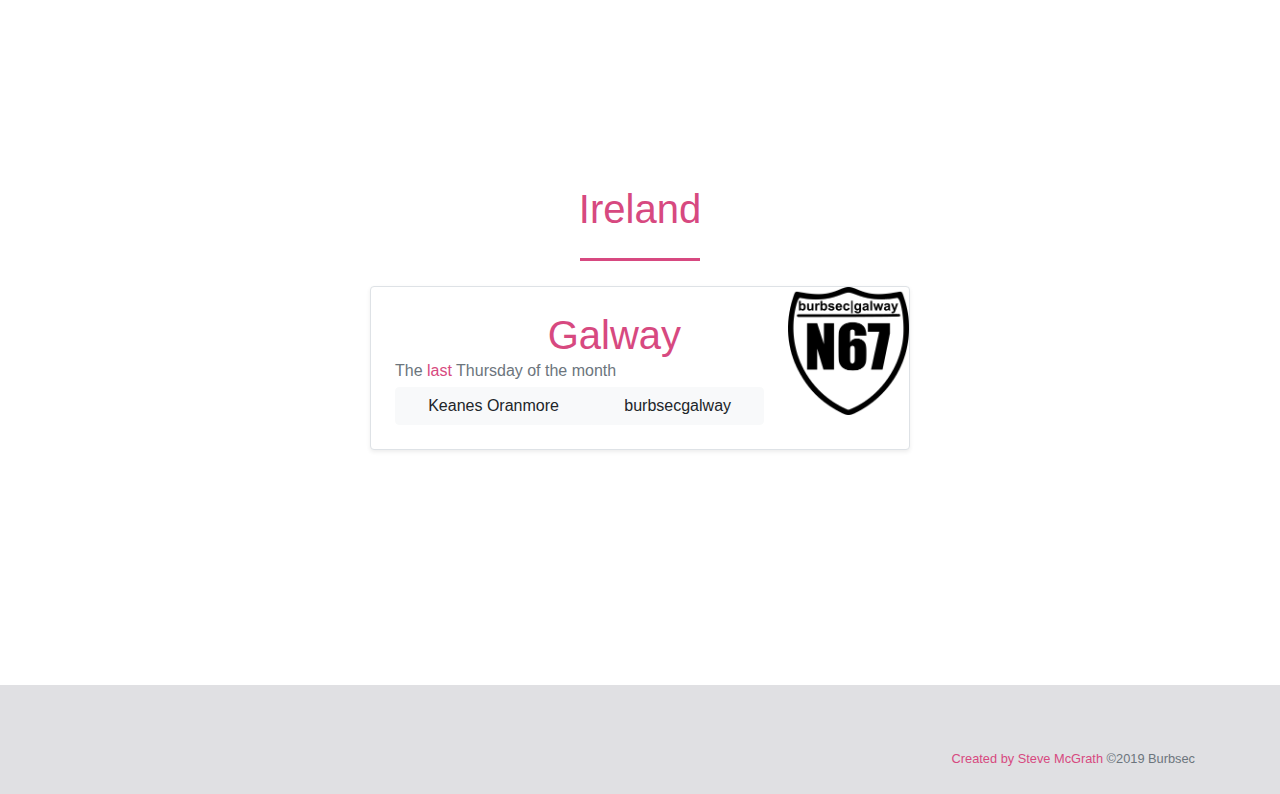
==== commit 98f8a793: "Merge pull request #15 from DarkDot/new_meetings" ====
--- a/index.html
+++ b/index.html
@@ -17,7 +17,7 @@
         <div class="inner">
           <h1>burbsec|<span class="pop-color">network</span></h1>
           <h5 class="wow fadeIn text-normal wow fadeIn">Chicagoland's Information Security Meetup Network</h5>
-          <a href="#groups" class="btn btn-primary-outline btn-xl page-scroll wow fadeInUp m-t-3">I wanna go!</a>
+          <a href="#chicago" class="btn btn-primary-outline btn-xl page-scroll wow fadeInUp m-t-3">I wanna go!</a>
         </div>
       </div>
     </header>
@@ -30,23 +30,24 @@
         <div class="collapse navbar-collapse" id="collapsingNavbar">
           <ul class="navbar-nav">
             <li class="nav-item">
-              <a class="nav-link page-scroll" href="#groups">Groups</a>
+              <a class="nav-link page-scroll" href="#chicago">ChicagoLand</a>
             </li>
             <li class="nav-item">
-              <a class="nav-link page-scroll" href="#sigs">SIGs</a>
+              <a class="nav-link page-scroll" href="#sigs">CigarLand</a>
             </li>
             <li class="nav-item">
-              <a class="nav-link page-scroll" href="#con">burbsec|con</a>
+              <a class="nav-link page-scroll" href="#Ireland">IreLand</a>
             </li>
           </ul>
         </div>
       </div>
     </nav>
-    <section id="groups">
+    <!-- BurbSec Groups-->
+    <section id="chicago">
     <div class="container">
         <div class="row">
           <div class="col-lg-12 text-center">
-            <h1 class="mt-0 pop-color">Groups</h1>
+            <h1 class="mt-0 pop-color">Chicagoland</h1>
             <hr class="primary">
           </div>
         </div>
@@ -73,7 +74,7 @@
                 </div>
               </div>
               <div class="col-auto d-sm-block d-md-none d-lg-block">
-                <img src="img/shield-prime.png" />
+                <img  style="max-width: 128px; max-height: 128px"  src="img/burbsecPrime.png" />
               </div>
             </div>
           </div>
@@ -101,7 +102,7 @@
                 </div>
               </div>
               <div class="col-auto d-sm-block d-md-none d-lg-block">
-                <img src="img/shield-north.png" />
+                <img  style="max-width: 128px; max-height: 128px"  src="img/burbsecNorth.png" />
               </div>
             </div>
           </div>
@@ -126,7 +127,7 @@
                 </div>
               </div>
               <div class="col-auto d-sm-block d-md-none d-lg-block">
-                <img src="img/shield-south.png" />
+                <img style="max-width: 128px; max-height: 128px" src="img\burbsecSouth.png" />
               </div>
             </div>
           </div>
@@ -139,7 +140,7 @@
               <div class="col p-4 d-flex flex-column position-static">
                 <h1 class="mb-0">burbsec|<span class="pop-color">west</span></h3>
                 <div class="mb-1 text-muted">
-                  The <span class="pop-color">second to last</span> Thursday of the month
+                  The <span class="pop-color">third</span> Thursday of the month
                 </div>
                 <div class="btn-group" role="group" aria-label="Burbsec West">
                   <a href="https://goo.gl/maps/3znUBHG1NtP6A4sP7" target="_blank" class="btn btn-light">
@@ -153,40 +154,70 @@
                 </div>
               </div>
               <div class="col-auto d-sm-block d-md-none d-lg-block">
-                <img src="img/shield-west.png" />
-              </div>
-            </div>
-          </div>
-
-          <!-- Burbsec East -->
+                <img  style="max-width: 128px; max-height: 128px"  src="img/burbsecWest.png" />
+              </div>
+            </div>
+          </div>
+
+        
+          <!-- Burbsec NorthWest -->
           <div class="col-md-6 wow fadeInRight">
             <div class="row no-gutters border rounded overflow-hidden flex-md-row mb-4 shadow-sm h-md-250 position-relative bg-white">
               <div class="col p-4 d-flex flex-column position-static">
-                <h1 class="mb-0">burbsec|<span class="pop-color">east</span></h3>
-                <div class="mb-1 text-muted">
-                  The <span class="pop-color">last</span> Thursday of the month
-                </div>
-                <div class="btn-group" role="group" aria-label="Burbsec West">
-                  <a href="https://goo.gl/maps/SbUNYiHUWWVPWKQW6" target="_blank" class="btn btn-light">
-                    <i class="fas fa-map-marked-alt"></i>
-                    Navigator Taproom
-                  </a>
-                  <a href="https://twitter.com/burbseceast" target="_blank" class="btn btn-light">
-                    <i class="fab fa-twitter"></i>
-                    burbseceast
-                  </a>
-                </div>
-              </div>
-              <div class="col-auto d-sm-block d-md-none d-lg-block">
-                <img src="img/shield-east.png" />
-              </div>
-            </div>
-          </div>
+                <h1 class="mb-0">burbsec|<span class="pop-color">northwest</span></h3>
+                <div class="mb-1 text-muted">
+                  The <span class="pop-color">forth</span> Thursday of the month
+                </div>
+                <div class="btn-group" role="group" aria-label="Burbsec NorthWest">
+                  <a href="https://goo.gl/maps/PYHktGEQ4SCbtD6h6" target="_blank" class="btn btn-light">
+                    <i class="fas fa-map-marked-alt"></i>
+                    Bulldogs Ale House
+                  </a>
+                  <a href="https://twitter.com/burbsecnw" target="_blank" class="btn btn-light">
+                    <i class="fab fa-twitter"></i>
+                    burbsecwest
+                  </a>
+                </div>
+              </div>
+              <div class="col-auto d-sm-block d-md-none d-lg-block">
+                <img  style="max-width: 128px; max-height: 128px"  src="img/burbsecNorthWest.png" />
+              </div>
+            </div>
+          </div>
+        </div>
+
+        <!-- Burbsec East -->
+        <div class="row mb-2">
+        <div class="col-md-6 mx-auto wow fadeInUp">
+          <div class="row no-gutters border rounded overflow-hidden flex-md-row mb-4 shadow-sm h-md-250 position-relative bg-white">
+            <div class="col p-4 d-flex flex-column position-static">
+              <h1 class="mb-0">burbsec|<span class="pop-color">east</span></h3>
+              <div class="mb-1 text-muted">
+                The <span class="pop-color">last</span> Thursday of the month
+              </div>
+              <div class="btn-group" role="group" aria-label="Burbsec West">
+                <a href="https://goo.gl/maps/SbUNYiHUWWVPWKQW6" target="_blank" class="btn btn-light">
+                  <i class="fas fa-map-marked-alt"></i>
+                  Navigator Taproom
+                </a>
+                <a href="https://twitter.com/burbseceast" target="_blank" class="btn btn-light">
+                  <i class="fab fa-twitter"></i>
+                  burbseceast
+                </a>
+              </div>
+            </div>
+            <div class="col-auto d-sm-block d-md-none d-lg-block">
+              <img  style="max-width: 128px; max-height: 128px"  src="img/shield-east.png" />
+            </div>
+          </div>
+        </div>
+      </div>
 
         </div>
       </div>
     </div>
     </section>
+    <!-- CigarSec -->
     <section id="sigs" class="bg-alt">
       <div class="container">
         <div class="row">
@@ -210,7 +241,7 @@
                 <div class="btn-group" role="group" aria-label="Burbsec Prime">
                   <a href="https://goo.gl/maps/MFzryyKpcaSKcHL28" target="_blank" class="btn btn-light">
                     <i class="fas fa-map-marked-alt"></i>
-                    The Cigar Lounge
+                    Byron Cigar Lounge
                   </a>
                   <a href="https://twitter.com/cigarsec" target="_blank" class="btn btn-light">
                     <i class="fab fa-twitter"></i>
@@ -219,11 +250,50 @@
                 </div>
               </div>
               <div class="col-auto d-sm-block d-md-none d-lg-block">
-                <img src="img/cigar.png" />
-              </div>
-            </div>
-          </div>
-
+                <img  style="max-width: 128px; max-height: 128px"  src="img/cigar.png" />
+              </div>
+            </div>
+          </div>
+
+        </div>
+      </div>
+    </section>
+    <section id="Ireland">
+      <div class="container">
+          <div class="row">
+            <div class="col-lg-12 text-center">
+              <h1 class="mt-0 pop-color">Ireland</h1>
+              <hr class="primary">
+            </div>
+          </div>
+        </div>
+        <div class="container">
+          <div class="row mb-2">
+            <!-- Burbsec Galway -->
+            <div class="col-md-6 mx-auto wow fadeInDown">
+              <div class="row no-gutters border rounded overflow-hidden flex-md-row mb-4 shadow-sm h-md-250 position-relative bg-white">
+                <div class="col p-4 d-flex flex-column">
+                  <h1 class="mb-0">burbsec|<span class="pop-color">Galway</span></h3>
+                  <div class="mb-1 text-muted">
+                    The <span class="pop-color">last</span> Thursday of the month
+                  </div>
+                  <div class="btn-group" role="group" aria-label="Burbsec Galway">
+                    <a href="https://goo.gl/maps/wkuwvy7XGtcwV8ZX8" target="_blank" class="btn btn-light">
+                      <i class="fas fa-map-marked-alt"></i>
+                      Keanes Oranmore
+                    </a>
+                    <a href="https://twitter.com/burbsecgalway" target="_blank" class="btn btn-light">
+                      <i class="fab fa-twitter"></i>
+                      burbsecgalway
+                    </a>
+                  </div>
+                </div>
+                <div class="col-auto d-sm-block d-md-none d-lg-block">
+                  <img  style="max-width: 128px; max-height: 128px"  src="img/burbsecGalway.png" />
+                </div>
+              </div>
+            </div>
+          </div>
         </div>
       </div>
     </section>
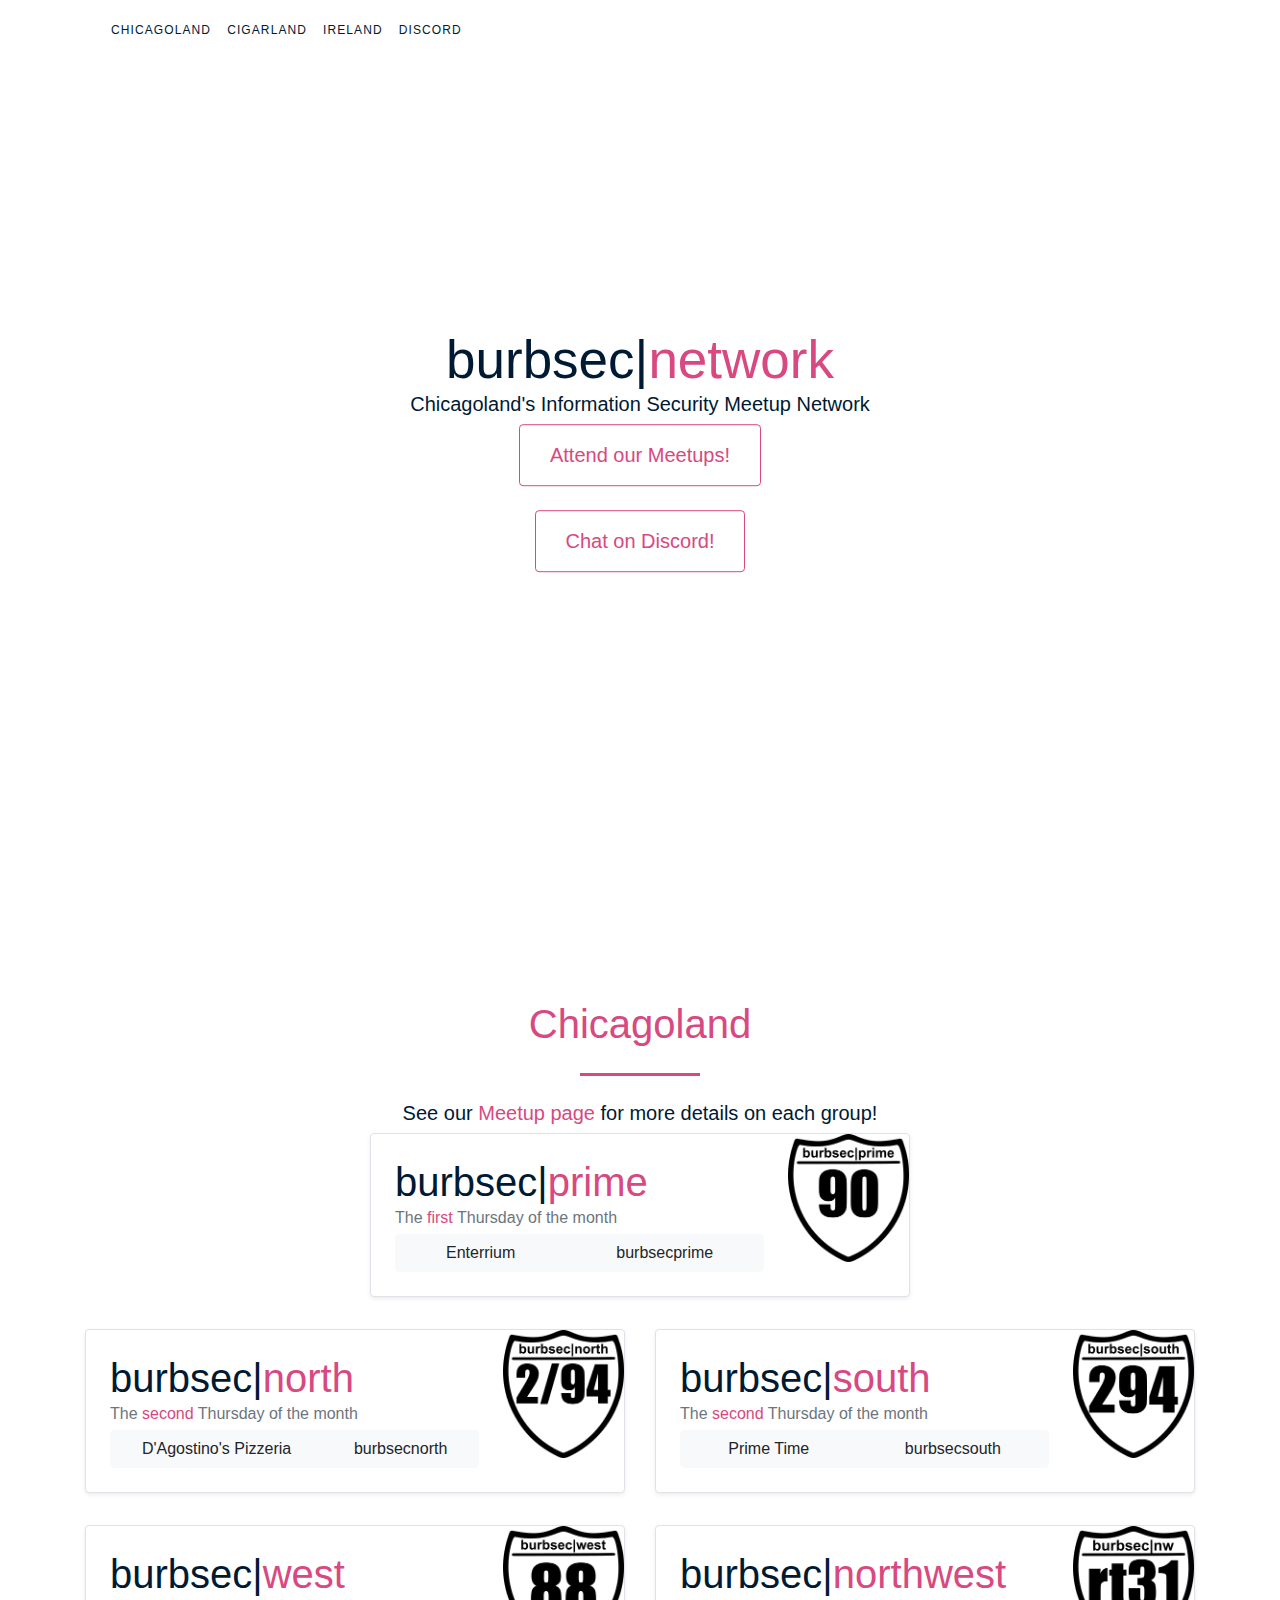
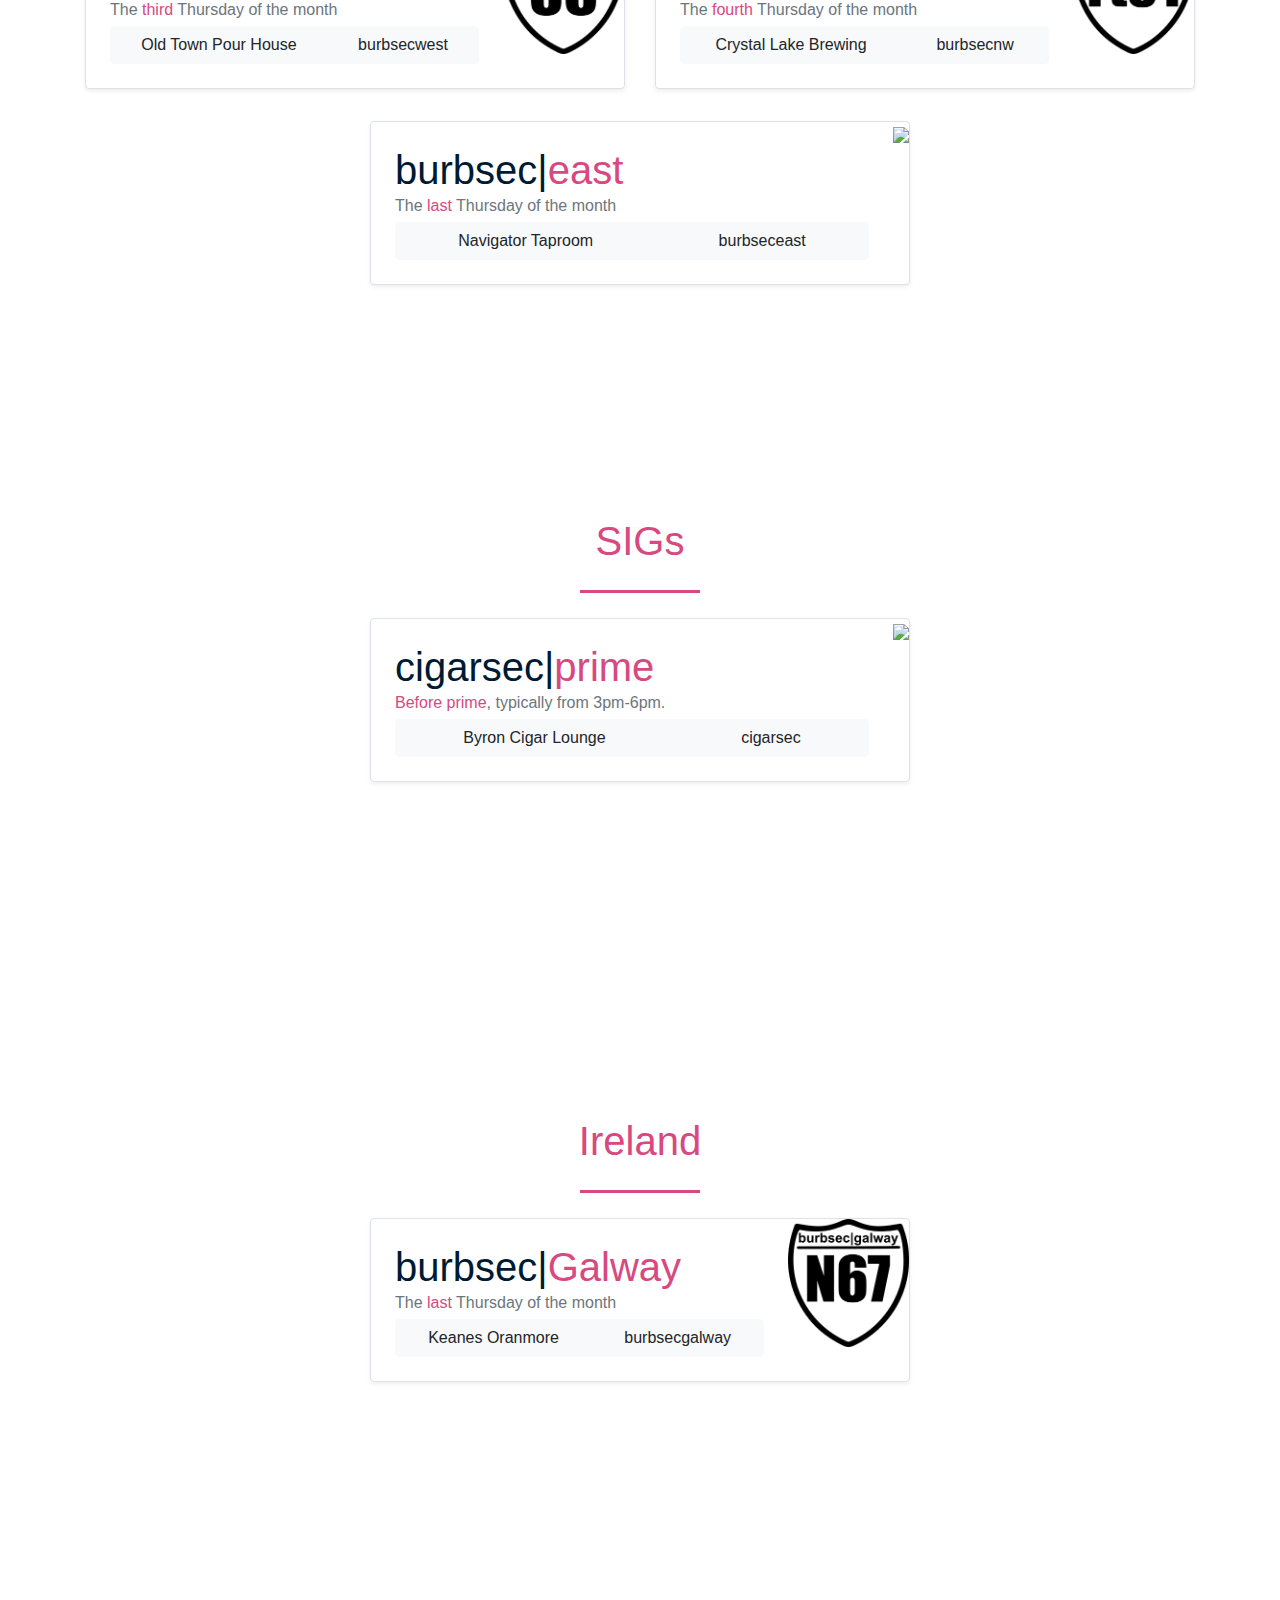
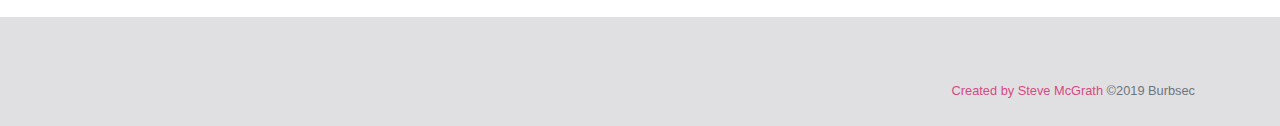
==== commit 9901bd29: "CLB for NW" ====
--- a/index.html
+++ b/index.html
@@ -17,7 +17,8 @@
         <div class="inner">
           <h1>burbsec|<span class="pop-color">network</span></h1>
           <h5 class="wow fadeIn text-normal wow fadeIn">Chicagoland's Information Security Meetup Network</h5>
-          <a href="#chicago" class="btn btn-primary-outline btn-xl page-scroll wow fadeInUp m-t-3">I wanna go!</a>
+          <a href="#chicago" class="btn btn-primary-outline btn-xl page-scroll wow fadeInUp m-t-3">Attend our Meetups!</a><br /><br />
+          <a href="https://discord.com/invite/4hhVPHebJX" class="btn btn-primary-outline btn-xl page-scroll wow fadeInUp m-t-3">Chat on Discord!</a>
         </div>
       </div>
     </header>
@@ -38,6 +39,9 @@
             <li class="nav-item">
               <a class="nav-link page-scroll" href="#Ireland">IreLand</a>
             </li>
+            <li class="nav-item">
+              <a class="nav-link page-scroll" href="https://discord.com/invite/4hhVPHebJX">Discord</a>
+            </li>
           </ul>
         </div>
       </div>
@@ -49,6 +53,7 @@
           <div class="col-lg-12 text-center">
             <h1 class="mt-0 pop-color">Chicagoland</h1>
             <hr class="primary">
+            <h5 class>See our <a href="https://www.meetup.com/burbsec/">Meetup page</a> for more details on each group!</h5>
           </div>
         </div>
       </div>
@@ -75,7 +80,7 @@
               </div>
               <div class="col-auto d-sm-block d-md-none d-lg-block">
                 <img  style="max-width: 128px; max-height: 128px"  src="img/burbsecPrime.png" />
-              </div>
+              </div> 
             </div>
           </div>
         </div>
@@ -159,23 +164,22 @@
             </div>
           </div>
 
-        
           <!-- Burbsec NorthWest -->
           <div class="col-md-6 wow fadeInRight">
             <div class="row no-gutters border rounded overflow-hidden flex-md-row mb-4 shadow-sm h-md-250 position-relative bg-white">
               <div class="col p-4 d-flex flex-column position-static">
                 <h1 class="mb-0">burbsec|<span class="pop-color">northwest</span></h3>
                 <div class="mb-1 text-muted">
-                  The <span class="pop-color">forth</span> Thursday of the month
+                  The <span class="pop-color">fourth</span> Thursday of the month
                 </div>
                 <div class="btn-group" role="group" aria-label="Burbsec NorthWest">
-                  <a href="https://goo.gl/maps/PYHktGEQ4SCbtD6h6" target="_blank" class="btn btn-light">
-                    <i class="fas fa-map-marked-alt"></i>
-                    Bulldogs Ale House
+                  <a href="https://maps.app.goo.gl/BggJxUNWWNUT7EwM7" target="_blank" class="btn btn-light">
+                    <i class="fas fa-map-marked-alt"></i>
+                    Crystal Lake Brewing
                   </a>
                   <a href="https://twitter.com/burbsecnw" target="_blank" class="btn btn-light">
                     <i class="fab fa-twitter"></i>
-                    burbsecwest
+                    burbsecnw
                   </a>
                 </div>
               </div>
--- a/css/styles.css
+++ b/css/styles.css
@@ -1,4 +1,4 @@
-
+html,
 body {
     width: 100%;
     height: 100%;
@@ -6,14 +6,14 @@
 
 body {
     /*font-family: 'Montserrat','Helvetica Neue',Arial,sans-serif;*/
-    color: #fff;
+    color: #001A33;
     webkit-tap-highlight-color: #222;
     top:0;
 }
 
 /* workaround modal-open padding issue */
 body.modal-open {
-    padding-right:0 ;
+    padding-right:0 !important;
 }
 
 hr {
@@ -218,6 +218,7 @@
     background-position: 100% 100%;
     background-repeat: no-repeat;
     background-size: cover;
+    background-attachment: fixed;
 }
 
 header .header-content {
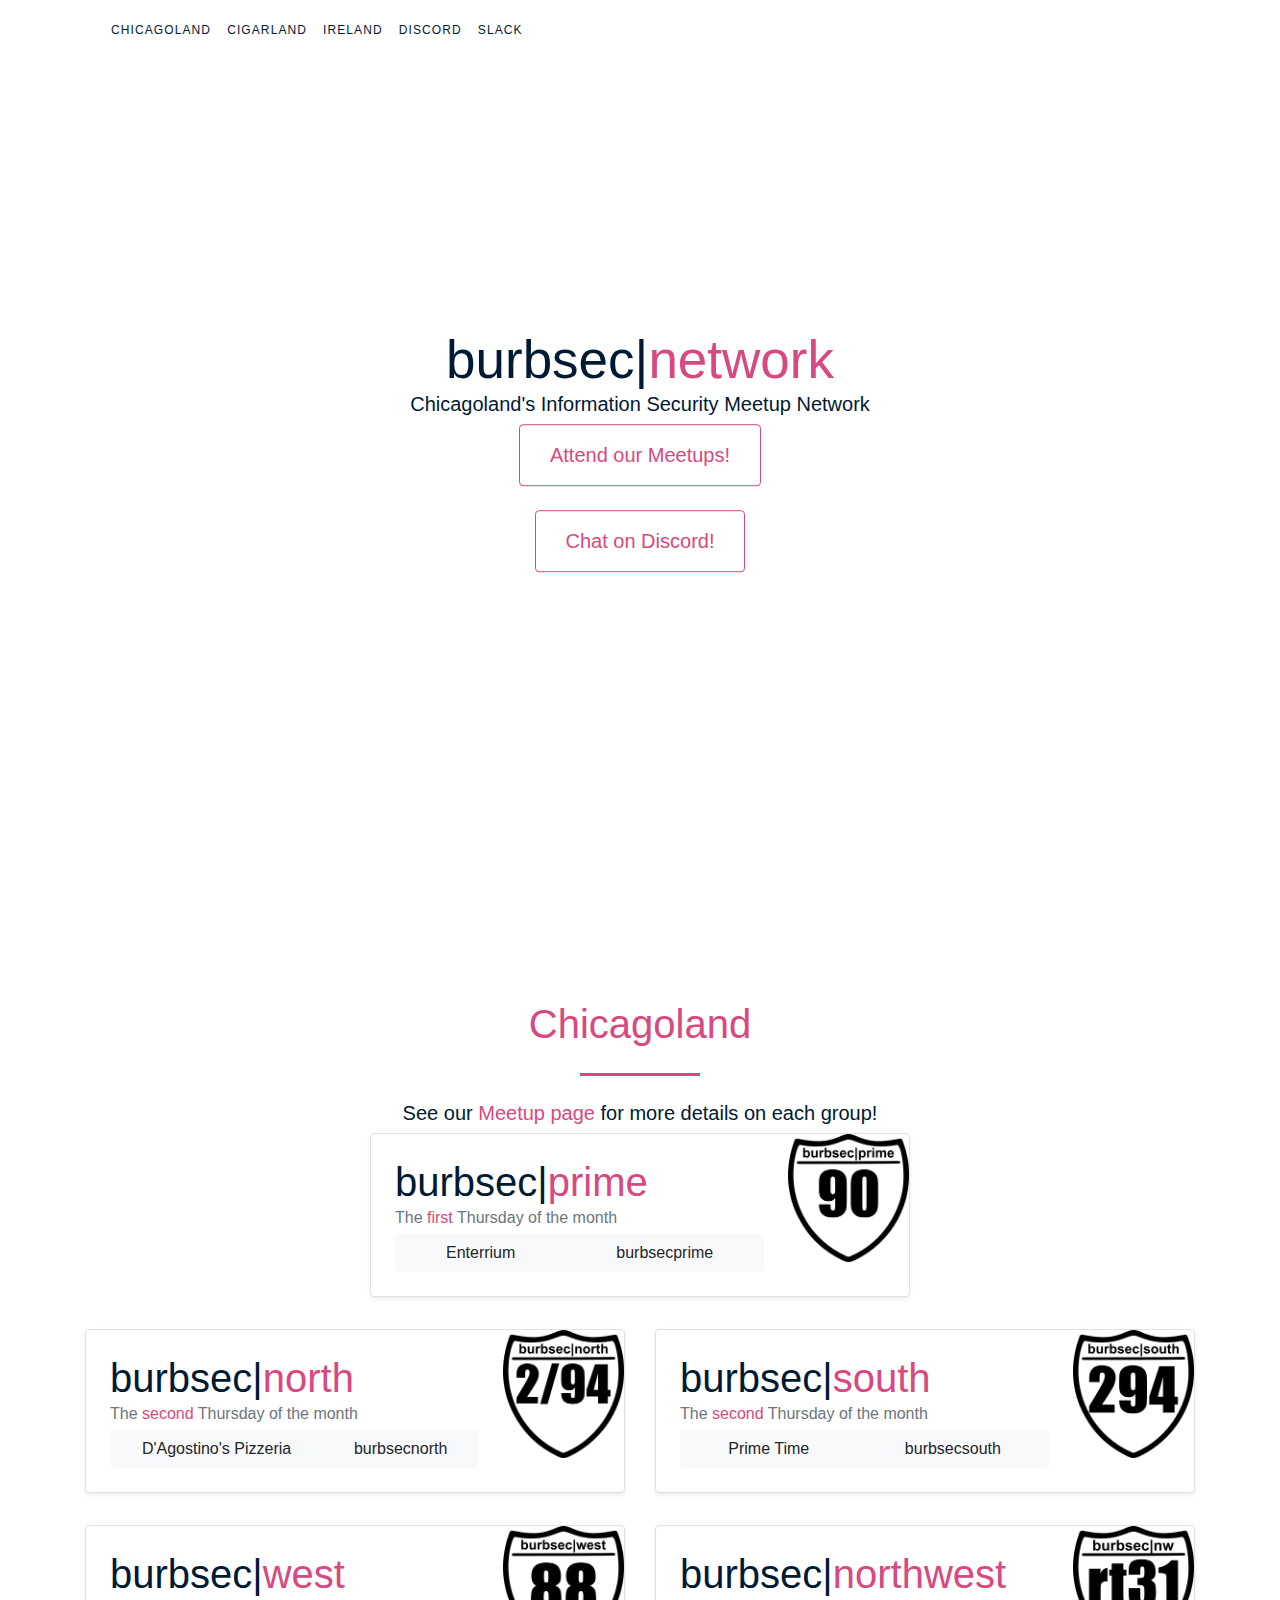
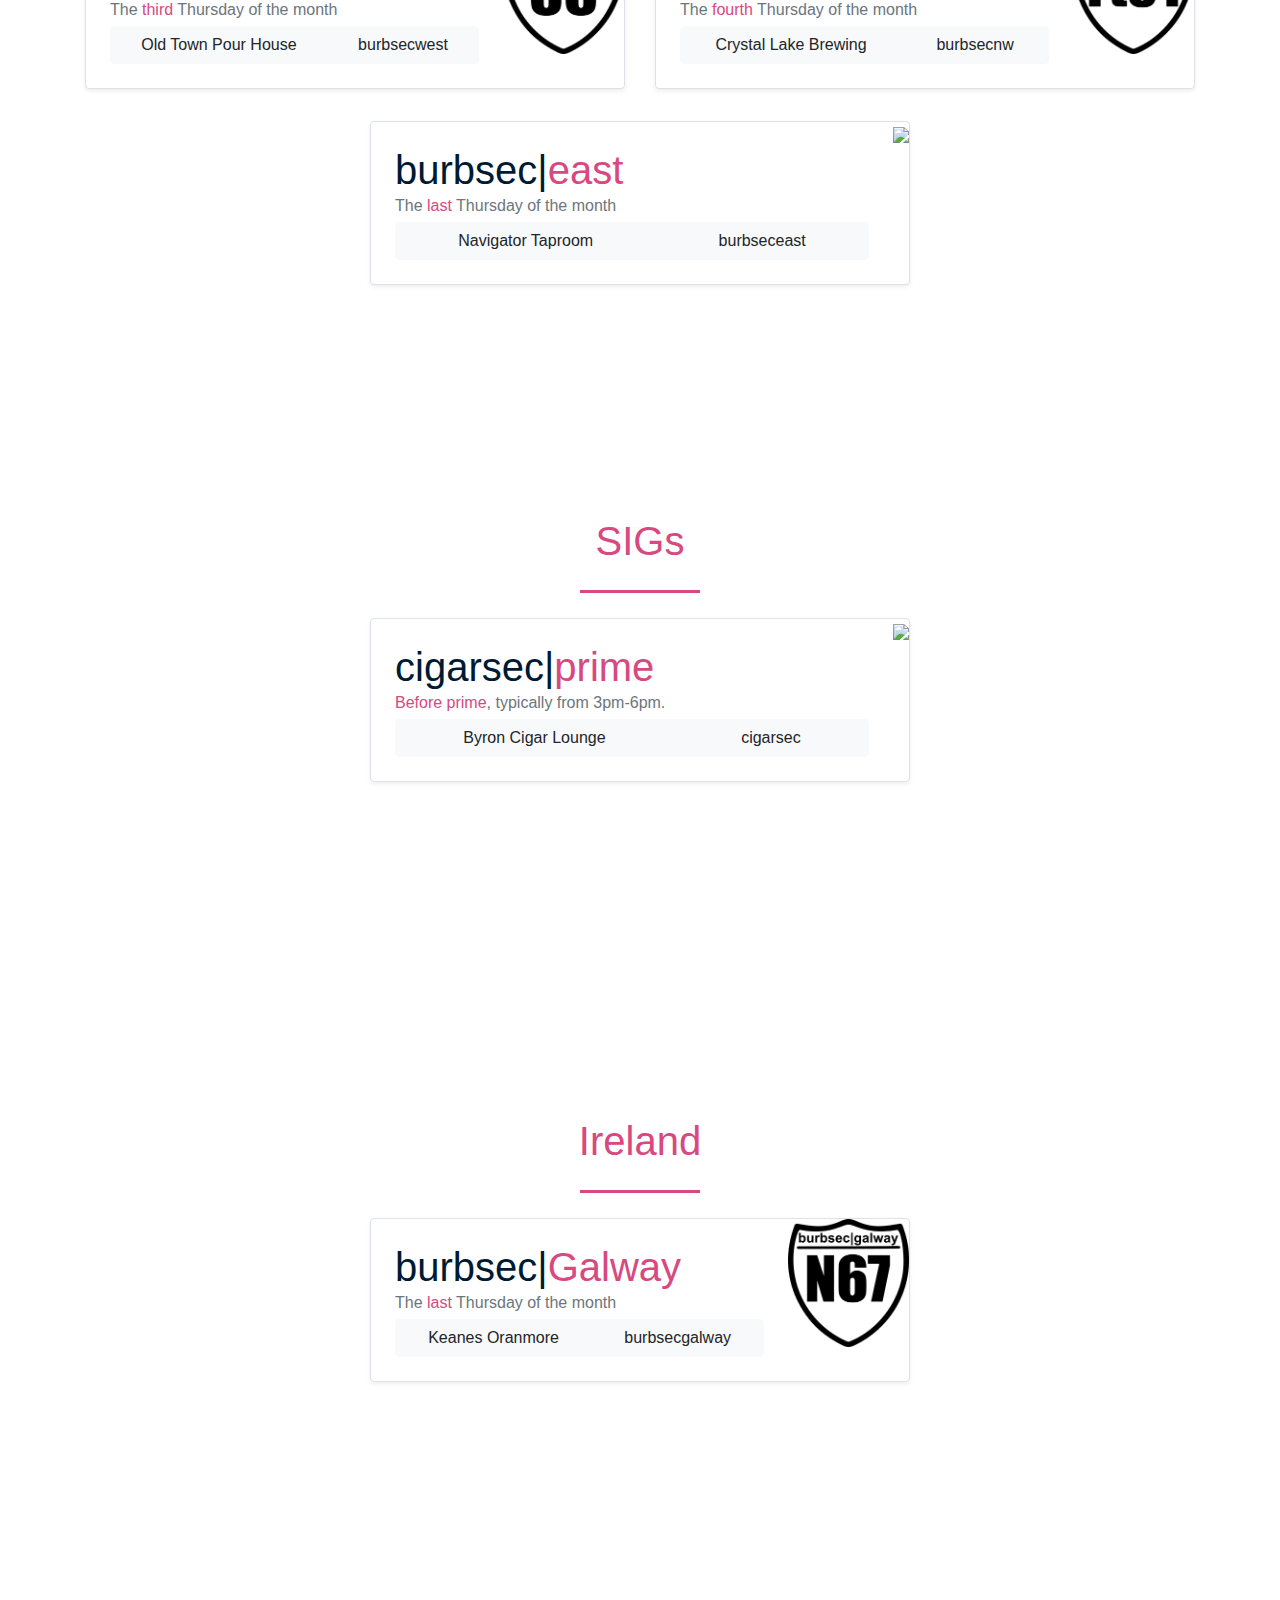
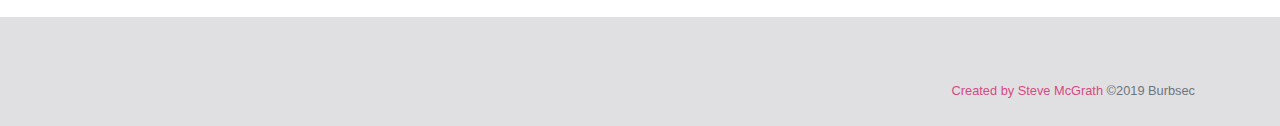
==== commit a3673d47: "Added slack to navbar" ====
--- a/index.html
+++ b/index.html
@@ -41,6 +41,9 @@
             </li>
             <li class="nav-item">
               <a class="nav-link page-scroll" href="https://discord.com/invite/4hhVPHebJX">Discord</a>
+            </li>
+            <li class="nav-item">
+              <a class="nav-link page-scroll" href="https://burbsec.slack.com/join/shared_invite/zt-5oa6632c-GfwU0tKUxzLq8nMU4OHsKg#/shared-invite/email">Slack</a>
             </li>
           </ul>
         </div>
